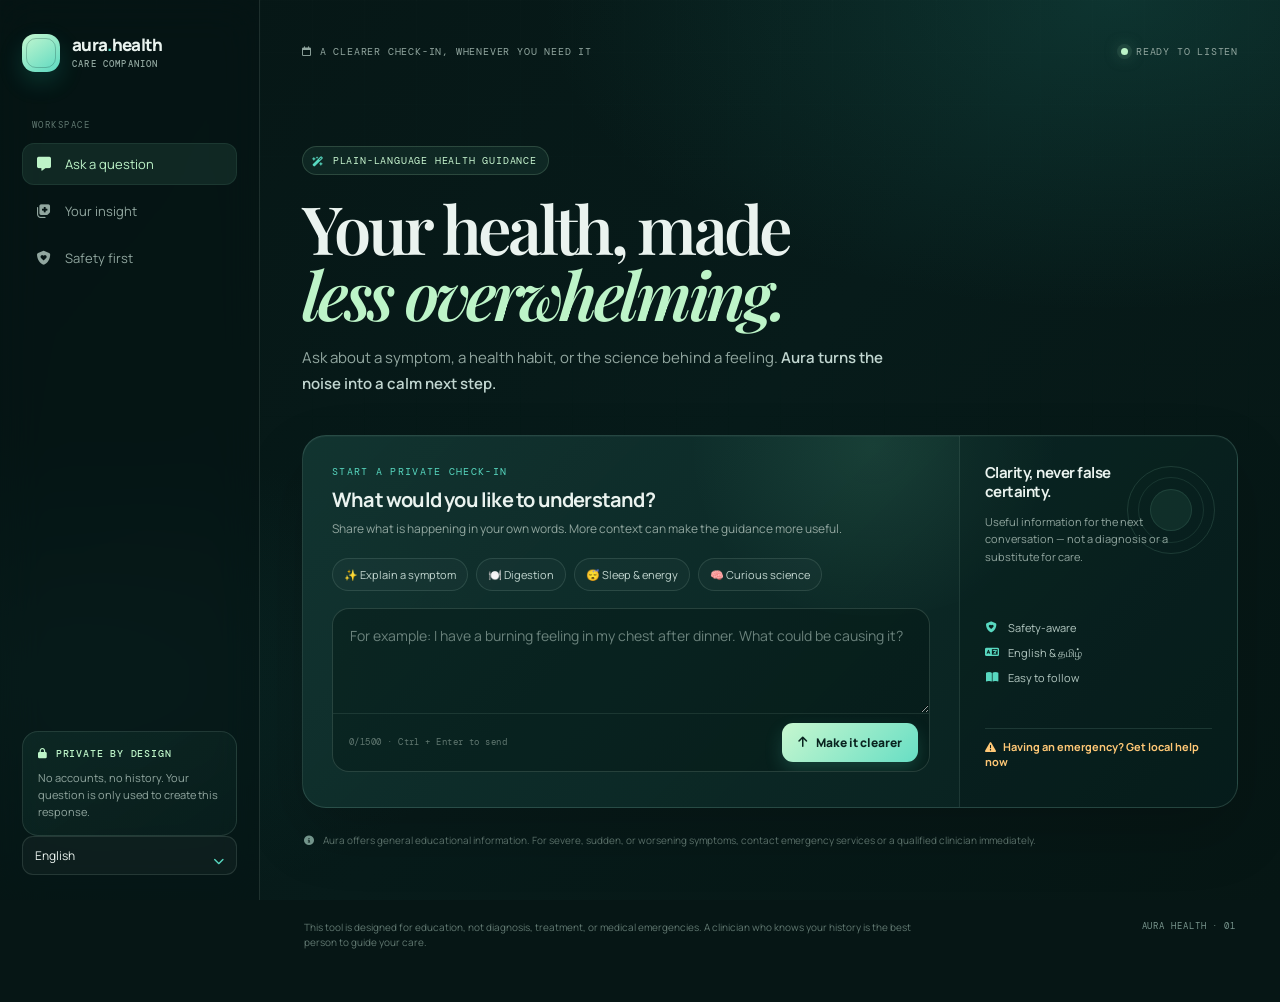
==== index.html @ 76fa49ad "First version of Aura Health" ====
<!doctype html>
<html lang="en">
<head>
  <meta charset="utf-8">
  <meta name="viewport" content="width=device-width, initial-scale=1">
  <meta name="theme-color" content="#071a18">
  <meta name="description" content="A calm, bilingual AI health information companion.">
  <title>Aura Health — Your health, made clearer</title>
  <link rel="preconnect" href="https://fonts.googleapis.com">
  <link rel="preconnect" href="https://fonts.gstatic.com" crossorigin>
  <link href="https://fonts.googleapis.com/css2?family=DM+Mono:wght@400;500&family=Manrope:wght@400;500;600;700;800&family=Playfair+Display:ital,wght@0,600;0,700;1,600&display=swap" rel="stylesheet">
  <link rel="stylesheet" href="https://cdnjs.cloudflare.com/ajax/libs/font-awesome/6.5.2/css/all.min.css">
  <style>
    :root { --ink:#eaf3ef;--muted:#91a69f;--faint:#617871;--canvas:#061615;--panel:#0d2927;--line:rgba(198,233,218,.13);--mint:#bdf4c8;--aqua:#58d8c0;--amber:#ffc876;--danger:#ff8f83; color-scheme:dark; }
    *{box-sizing:border-box} html{scroll-behavior:smooth} body{min-width:320px;min-height:100vh;margin:0;overflow-x:hidden;color:var(--ink);background:var(--canvas);font-family:Manrope,Arial,sans-serif}
    button,select,textarea{font:inherit}button{cursor:pointer}button:focus-visible,select:focus-visible,textarea:focus-visible,a:focus-visible{outline:3px solid rgba(189,244,200,.65);outline-offset:3px}
    .ambient,.grid-wash{position:fixed;inset:0;pointer-events:none}.ambient{z-index:-2;background:radial-gradient(ellipse 62% 48% at 87% 0%,rgba(35,135,121,.23),transparent 72%),radial-gradient(ellipse 44% 35% at 6% 75%,rgba(24,104,97,.14),transparent 75%),linear-gradient(130deg,#061615,#071b1a 54%,#061614)}.grid-wash{z-index:-1;opacity:.42;background-image:linear-gradient(rgba(187,241,218,.026) 1px,transparent 1px),linear-gradient(90deg,rgba(187,241,218,.026) 1px,transparent 1px);background-size:52px 52px;mask-image:linear-gradient(to bottom,black,transparent 76%)}
    .shell{display:grid;grid-template-columns:260px minmax(0,1fr);min-height:100vh}.sidebar{position:sticky;top:0;height:100vh;padding:34px 22px 25px;border-right:1px solid var(--line);background:rgba(4,19,18,.5);backdrop-filter:blur(20px);display:flex;flex-direction:column;z-index:3}
    .brand{display:flex;align-items:center;gap:12px;color:var(--ink);text-decoration:none}.brand-mark{position:relative;width:38px;height:38px;display:grid;place-items:center;border-radius:13px;color:#06201e;background:linear-gradient(145deg,#c6f8d0,#5ad8c0);box-shadow:0 10px 24px rgba(37,204,173,.18)}.brand-mark:after{content:"";position:absolute;inset:4px;border:1px solid rgba(4,48,44,.25);border-radius:10px}.brand-name{display:block;font-size:17px;line-height:1;font-weight:800;letter-spacing:-.04em}.brand-sub{display:block;margin-top:5px;font-family:"DM Mono",monospace;font-size:9px;font-weight:500;color:var(--muted);letter-spacing:.13em;text-transform:uppercase}
    .side-label{margin:47px 10px 12px;font-family:"DM Mono",monospace;color:var(--faint);font-size:9px;text-transform:uppercase;letter-spacing:.16em}.side-nav{display:grid;gap:5px}.nav-item{border:0;border-radius:12px;padding:12px 13px;display:flex;align-items:center;gap:12px;color:var(--muted);background:transparent;font-size:13px;text-align:left;transition:.2s}.nav-item:hover{color:var(--ink);background:rgba(191,245,215,.06);transform:translateX(2px)}.nav-item.active{color:var(--mint);background:rgba(119,218,178,.1);box-shadow:inset 0 0 0 1px rgba(160,243,197,.08)}.nav-icon{width:18px;text-align:center;font-size:14px}.side-bottom{margin-top:auto}
    .privacy-card{padding:15px;border:1px solid var(--line);border-radius:16px;background:linear-gradient(145deg,rgba(53,124,103,.15),rgba(15,45,42,.3))}.privacy-top{display:flex;align-items:center;gap:8px;color:var(--mint);font-family:"DM Mono",monospace;font-size:10px;font-weight:500;letter-spacing:.08em;text-transform:uppercase}.privacy-card p{margin:9px 0 0;font-size:11px;line-height:1.55;color:var(--muted)}.language-control{margin-top:20px;width:100%;position:relative}.language-control select{width:100%;appearance:none;padding:10px 34px 10px 12px;border:1px solid var(--line);border-radius:11px;color:var(--ink);background:rgba(255,255,255,.035);font-size:12px;outline:0}.language-control i{position:absolute;pointer-events:none;right:13px;top:13px;color:var(--aqua);font-size:11px}
    main{width:min(1170px,100%);margin:0 auto;padding:32px 42px 48px}.topbar{min-height:38px;display:flex;align-items:center;justify-content:space-between;gap:20px}.topbar-kicker,.status-dot{display:flex;align-items:center;gap:8px;color:var(--muted);font-family:"DM Mono",monospace;font-size:10px;letter-spacing:.08em;text-transform:uppercase}.status-dot:before{content:"";width:7px;height:7px;border-radius:50%;background:var(--mint);box-shadow:0 0 0 4px rgba(189,244,200,.08),0 0 16px rgba(189,244,200,.5)}
    .hero{max-width:770px;padding:76px 0 38px;animation:rise .65s ease both}.eyebrow{display:inline-flex;align-items:center;gap:9px;padding:7px 11px 7px 9px;border:1px solid rgba(189,244,200,.16);border-radius:999px;color:#c9f7d1;background:rgba(115,210,173,.08);font-family:"DM Mono",monospace;font-size:10px;letter-spacing:.08em;text-transform:uppercase}.eyebrow i{color:var(--aqua)}h1{max-width:760px;margin:20px 0 18px;font-family:"Playfair Display",Georgia,serif;font-size:clamp(43px,5.2vw,73px);font-weight:600;letter-spacing:-.055em;line-height:.99}h1 em{color:var(--mint);font-weight:600}.hero-copy{max-width:610px;margin:0;color:var(--muted);font-size:15px;line-height:1.75}.hero-copy strong{color:#c1d6d0;font-weight:600}
    .consultation{position:relative;display:grid;grid-template-columns:minmax(0,1fr) 278px;min-height:373px;overflow:hidden;border:1px solid rgba(187,241,218,.15);border-radius:24px;background:linear-gradient(135deg,rgba(20,57,53,.84),rgba(8,32,30,.92));box-shadow:0 26px 60px rgba(0,0,0,.18),inset 0 1px rgba(255,255,255,.035);animation:rise .7s .08s ease both}.consultation:before{content:"";position:absolute;top:-160px;right:16%;width:430px;height:340px;border-radius:50%;background:radial-gradient(circle,rgba(127,242,189,.1),transparent 67%);pointer-events:none}.ask-area{position:relative;padding:29px 29px 25px}.card-kicker{margin:0 0 8px;color:var(--aqua);font-family:"DM Mono",monospace;font-size:10px;letter-spacing:.13em;text-transform:uppercase}.ask-title{margin:0;font-size:20px;font-weight:700;letter-spacing:-.04em}.ask-intro{max-width:580px;margin:7px 0 19px;color:var(--muted);font-size:12px;line-height:1.55}
    .quick-prompts{display:flex;flex-wrap:wrap;gap:8px;margin-bottom:17px}.prompt-chip{border:1px solid rgba(211,245,229,.12);border-radius:999px;padding:8px 11px;color:#c3d7d1;background:rgba(255,255,255,.025);font-size:11px;transition:.2s}.prompt-chip:hover,.prompt-chip[aria-pressed="true"]{border-color:rgba(189,244,200,.42);color:var(--mint);background:rgba(131,229,184,.09);transform:translateY(-1px)}.entry-shell{border:1px solid rgba(197,235,218,.16);border-radius:17px;overflow:hidden;background:rgba(2,16,15,.32);transition:.2s}.entry-shell:focus-within{border-color:rgba(148,237,194,.62);box-shadow:0 0 0 4px rgba(112,220,174,.08)}textarea{width:100%;min-height:104px;resize:vertical;display:block;padding:16px 17px 8px;border:0;color:var(--ink);background:transparent;font-size:14px;line-height:1.55;outline:0}textarea::placeholder{color:#6a827c}.entry-footer{min-height:52px;padding:9px 11px 9px 16px;border-top:1px solid rgba(197,235,218,.1);display:flex;align-items:center;justify-content:space-between;gap:14px}.entry-meta{color:var(--faint);font-family:"DM Mono",monospace;font-size:9px;letter-spacing:.05em}
    .ask-button{border:0;border-radius:11px;padding:11px 16px;display:inline-flex;align-items:center;justify-content:center;gap:9px;color:#09231f;background:linear-gradient(135deg,#c7f7cf,#67dec4);font-size:12px;font-weight:800;box-shadow:0 8px 18px rgba(79,211,174,.2);transition:.2s}.ask-button:hover{transform:translateY(-2px);box-shadow:0 11px 24px rgba(79,211,174,.3)}.ask-button:disabled{cursor:wait;opacity:.65;transform:none}.spinner{display:none;width:14px;height:14px;border:2px solid rgba(4,46,40,.3);border-top-color:#083630;border-radius:50%;animation:spin .75s linear infinite}.ask-button.loading .spinner{display:block}.ask-button.loading .button-icon{display:none}
    .safety-rail{position:relative;padding:28px 25px;border-left:1px solid rgba(187,241,218,.12);background:rgba(2,20,18,.23);display:flex;flex-direction:column;justify-content:space-between}.orbital{position:absolute;top:30px;right:22px;width:88px;height:88px;border:1px solid rgba(170,242,205,.13);border-radius:50%}.orbital:before,.orbital:after{content:"";position:absolute;border:1px solid rgba(170,242,205,.1);border-radius:50%}.orbital:before{inset:10px}.orbital:after{inset:22px;background:rgba(113,221,180,.08)}.rail-head{position:relative;max-width:185px;margin:0;color:var(--ink);font-size:15px;font-weight:700;letter-spacing:-.035em;line-height:1.25}.rail-copy{margin:11px 0 0;max-width:190px;color:var(--muted);font-size:11px;line-height:1.6}.principles{position:relative;display:grid;gap:10px;margin-top:30px}.principle{display:flex;gap:10px;align-items:center;color:#b4c9c2;font-size:11px}.principle i{color:var(--aqua);width:13px;text-align:center}.urgent-link{position:relative;width:100%;margin-top:18px;padding:10px 0;border:0;border-top:1px solid rgba(187,241,218,.12);color:var(--amber);background:transparent;font-size:11px;font-weight:700;text-align:left}.urgent-link i{margin-right:7px}
    .micro-note{display:flex;align-items:flex-start;gap:9px;padding:15px 2px 0;color:var(--faint);font-size:10px;line-height:1.55}.micro-note i{margin-top:2px;color:#789b91}.results{margin-top:32px;scroll-margin-top:22px}.result-loading{display:none;padding:24px 0 2px;color:var(--muted);font-size:13px}.result-loading.show{display:flex;align-items:center;gap:10px}.pulse{width:9px;height:9px;border-radius:50%;background:var(--aqua);box-shadow:0 0 0 0 rgba(88,216,192,.55);animation:pulse 1.5s infinite}.result-grid{display:none;grid-template-columns:minmax(0,1.42fr) minmax(290px,.83fr);gap:18px;animation:rise .55s ease both}.result-grid.show{display:grid}.result-card{border:1px solid var(--line);border-radius:21px;background:rgba(11,39,36,.69);box-shadow:inset 0 1px rgba(255,255,255,.025)}.answer-card{padding:29px}.result-topline{display:flex;align-items:center;justify-content:space-between;gap:12px;margin-bottom:15px}.result-label{margin:0;color:var(--aqua);font-family:"DM Mono",monospace;font-size:9px;letter-spacing:.12em;text-transform:uppercase}.urgency-badge{flex:0 0 auto;padding:6px 9px;border:1px solid rgba(189,244,200,.15);border-radius:999px;color:var(--mint);background:rgba(188,244,200,.07);font-family:"DM Mono",monospace;font-size:9px;letter-spacing:.07em;text-transform:uppercase}.urgency-badge.soon{color:var(--amber);border-color:rgba(255,200,118,.22);background:rgba(255,200,118,.08)}.urgency-badge.emergency{color:#ffc0b9;border-color:rgba(255,143,131,.35);background:rgba(255,143,131,.11)}#resultTitle{margin:0;font-family:"Playfair Display",Georgia,serif;font-size:clamp(28px,3vw,41px);font-weight:600;letter-spacing:-.045em;line-height:1.08}.answer-copy{margin:17px 0 0;color:#c9d8d3;font-size:14px;line-height:1.75;white-space:pre-line}.emergency-banner{display:none;align-items:flex-start;gap:10px;margin-top:21px;padding:13px 14px;border:1px solid rgba(255,143,131,.33);border-radius:13px;color:#ffd4d0;background:rgba(141,44,39,.22);font-size:12px;line-height:1.55}.emergency-banner.show{display:flex}.emergency-banner i{margin-top:2px;color:var(--danger)}.detail-divider{height:1px;margin:26px 0 21px;background:var(--line)}.detail-head{margin:0 0 12px;color:#afc5be;font-size:11px;font-weight:700;letter-spacing:.02em}.points{display:grid;gap:10px;margin:0;padding:0;list-style:none}.points li{display:flex;align-items:flex-start;gap:10px;color:#b8c9c4;font-size:12px;line-height:1.55}.points li:before{content:"↗";flex:0 0 auto;color:var(--aqua);font-size:13px}
    .right-results{display:grid;gap:18px}.action-card,.tip-card{padding:24px}.action-card h3,.tip-card h3{margin:0;font-size:15px;letter-spacing:-.03em}.action-card h3 i,.tip-card h3 i{margin-right:8px;color:var(--aqua);font-size:13px}.care-list{display:grid;gap:11px;margin:18px 0 0;padding:0;list-style:none;counter-reset:step}.care-list li{position:relative;padding-left:27px;color:#b7c9c3;font-size:12px;line-height:1.55;counter-increment:step}.care-list li:before{content:counter(step);position:absolute;left:0;top:1px;width:18px;height:18px;display:grid;place-items:center;border:1px solid rgba(189,244,200,.24);border-radius:50%;color:var(--mint);font-family:"DM Mono",monospace;font-size:9px}.video-button{width:100%;margin-top:21px;padding:12px 13px;display:flex;align-items:center;justify-content:center;gap:9px;border:1px solid rgba(255,118,106,.34);border-radius:11px;color:#ffd2cd;background:rgba(232,77,61,.12);text-decoration:none;font-size:11px;font-weight:800;transition:.2s}.video-button:hover{background:rgba(232,77,61,.22);transform:translateY(-1px)}.tip-card{color:#e7d5ad;border-color:rgba(255,200,118,.16);background:linear-gradient(135deg,rgba(85,65,27,.27),rgba(14,39,36,.7))}.tip-card h3 i{color:var(--amber)}.tip-card p{margin:10px 0 0;color:#c8c0a5;font-size:12px;line-height:1.6}.error-box{display:none;padding:18px;border:1px solid rgba(255,143,131,.28);border-radius:16px;color:#ffd4cf;background:rgba(130,45,40,.23);font-size:13px;line-height:1.55}.error-box.show{display:block}.error-box strong{display:block;margin-bottom:4px}footer{display:flex;justify-content:space-between;gap:18px;padding:39px 2px 4px;color:var(--faint);font-size:10px;line-height:1.5}footer p{max-width:620px;margin:0}.footer-mark{white-space:nowrap;color:#78958d;font-family:"DM Mono",monospace;font-size:9px;letter-spacing:.1em;text-transform:uppercase}.mobile-top{display:none}.hidden{display:none!important}
    @keyframes rise{from{opacity:0;transform:translateY(13px)}to{opacity:1;transform:translateY(0)}}@keyframes spin{to{transform:rotate(360deg)}}@keyframes pulse{70%{box-shadow:0 0 0 9px rgba(88,216,192,0)}100%{box-shadow:0 0 0 0 rgba(88,216,192,0)}}
    @media(max-width:900px){.shell{display:block}.sidebar{display:none}.mobile-top{display:flex;align-items:center;justify-content:space-between;padding:22px 22px 0}main{padding:10px 22px 34px}.topbar{display:none}.hero{padding-top:56px}.consultation{grid-template-columns:1fr}.safety-rail{min-height:180px;border-top:1px solid rgba(187,241,218,.12);border-left:0}.principles{grid-template-columns:repeat(3,1fr);gap:8px}.urgent-link{display:none}.result-grid{grid-template-columns:1fr}}
    @media(max-width:580px){.mobile-top{padding:19px 17px 0}.brand-mark{width:34px;height:34px}.brand-name{font-size:15px}main{padding:8px 17px 30px}.hero{padding:42px 0 30px}h1{font-size:clamp(39px,12vw,53px)}.hero-copy{font-size:13px}.consultation{border-radius:19px}.ask-area,.safety-rail,.answer-card,.action-card,.tip-card{padding:21px}.quick-prompts{gap:6px}.prompt-chip{padding:7px 9px;font-size:10px}textarea{min-height:116px;padding-left:13px;padding-right:13px;font-size:13px}.entry-footer{padding-left:13px}.entry-meta{display:none}.ask-button{padding:10px 12px}.principles{grid-template-columns:1fr;margin-top:19px}.rail-copy{max-width:230px}.result-grid{gap:12px}footer{flex-direction:column;padding-top:28px}}
  </style>
</head>
<body>
  <div class="ambient"></div><div class="grid-wash"></div>
  <div class="shell">
    <aside class="sidebar" aria-label="Aura Health navigation">
      <a class="brand" href="#top" aria-label="Aura Health home"><span class="brand-mark"><i class="fa-solid fa-sparkles"></i></span><span><span class="brand-name">aura<span style="color:var(--aqua)">.</span>health</span><span class="brand-sub">care companion</span></span></a>
      <p class="side-label">Workspace</p>
      <nav class="side-nav"><button class="nav-item active" type="button" data-scroll="#top"><i class="nav-icon fa-solid fa-message"></i><span id="navAsk">Ask a question</span></button><button class="nav-item" type="button" data-scroll="#results"><i class="nav-icon fa-solid fa-notes-medical"></i><span id="navInsight">Your insight</span></button><button class="nav-item" type="button" data-scroll="#safety"><i class="nav-icon fa-solid fa-shield-heart"></i><span id="navSafety">Safety first</span></button></nav>
      <div class="side-bottom"><section class="privacy-card"><div class="privacy-top"><i class="fa-solid fa-lock"></i><span id="privacyTitle">Private by design</span></div><p id="privacyCopy">No accounts, no history. Your question is only used to create this response.</p></section><label class="language-control"><span class="hidden">Language</span><select id="langSelect"><option value="English">English</option><option value="Tamil">தமிழ் · Tamil</option></select><i class="fa-solid fa-chevron-down"></i></label></div>
    </aside>
    <div class="mobile-top"><a class="brand" href="#top"><span class="brand-mark"><i class="fa-solid fa-sparkles"></i></span><span><span class="brand-name">aura<span style="color:var(--aqua)">.</span>health</span><span class="brand-sub">care companion</span></span></a><label class="language-control" style="width:132px;margin:0"><span class="hidden">Language</span><select id="mobileLangSelect"><option value="English">English</option><option value="Tamil">தமிழ்</option></select><i class="fa-solid fa-chevron-down"></i></label></div>
    <main id="top">
      <header class="topbar"><div class="topbar-kicker"><i class="fa-regular fa-calendar"></i><span id="todayLabel">A clearer check-in, whenever you need it</span></div><div class="status-dot"><span id="statusLabel">Ready to listen</span></div></header>
      <section class="hero" aria-labelledby="heroTitle"><div class="eyebrow"><i class="fa-solid fa-wand-magic-sparkles"></i><span id="eyebrowText">Plain-language health guidance</span></div><h1 id="heroTitle">Your health, made<br><em>less overwhelming.</em></h1><p class="hero-copy" id="heroCopy">Ask about a symptom, a health habit, or the science behind a feeling. <strong>Aura turns the noise into a calm next step.</strong></p></section>
      <section class="consultation" id="safety" aria-labelledby="askTitle">
        <div class="ask-area"><p class="card-kicker" id="askKicker">Start a private check-in</p><h2 class="ask-title" id="askTitle">What would you like to understand?</h2><p class="ask-intro" id="askIntro">Share what is happening in your own words. More context can make the guidance more useful.</p><div class="quick-prompts" id="quickPrompts" aria-label="Suggested health questions"></div>
          <form id="questionForm"><div class="entry-shell"><textarea id="userQuery" maxlength="1500" aria-describedby="entryMeta" placeholder="For example: I have a burning feeling in my chest after dinner. What could be causing it?"></textarea><div class="entry-footer"><span class="entry-meta" id="entryMeta"><span id="charCount">0</span>/1500 · <span id="shortcutHint">Ctrl + Enter to send</span></span><button class="ask-button" id="submitBtn" type="submit"><span class="spinner"></span><i class="button-icon fa-solid fa-arrow-up"></i><span id="submitText">Make it clearer</span></button></div></div></form>
        </div>
        <aside class="safety-rail"><div class="orbital" aria-hidden="true"></div><div><p class="rail-head" id="railTitle">Clarity, never false certainty.</p><p class="rail-copy" id="railCopy">Useful information for the next conversation — not a diagnosis or a substitute for care.</p></div><div class="principles"><div class="principle"><i class="fa-solid fa-shield-heart"></i><span id="principle1">Safety-aware</span></div><div class="principle"><i class="fa-solid fa-language"></i><span id="principle2">English & தமிழ்</span></div><div class="principle"><i class="fa-solid fa-book-open"></i><span id="principle3">Easy to follow</span></div></div><button class="urgent-link" id="urgentLink" type="button"><i class="fa-solid fa-triangle-exclamation"></i><span id="urgentText">Having an emergency? Get local help now</span></button></aside>
      </section>
      <p class="micro-note"><i class="fa-solid fa-circle-info"></i><span id="disclaimerText">Aura offers general educational information. For severe, sudden, or worsening symptoms, contact emergency services or a qualified clinician immediately.</span></p>
      <section class="results" id="results" aria-live="polite"><div class="result-loading" id="loading"><span class="pulse"></span><span id="loadingText">Reading your question and shaping a clear answer…</span></div><div class="error-box" id="errorBox" role="alert"><strong id="errorTitle">We couldn’t complete that check-in.</strong><span id="errorText">Please try again in a moment.</span></div>
        <div class="result-grid" id="resultGrid"><article class="result-card answer-card"><div class="result-topline"><p class="result-label" id="resultLabel">Your health perspective</p><span class="urgency-badge" id="urgencyBadge">Information</span></div><h2 id="resultTitle"></h2><p class="answer-copy" id="resultAnswer"></p><div class="emergency-banner" id="emergencyBanner"><i class="fa-solid fa-triangle-exclamation"></i><span id="emergencyText"></span></div><div class="detail-divider"></div><h3 class="detail-head" id="pointsTitle">What may be going on</h3><ul class="points" id="resultPoints"></ul></article>
        <div class="right-results"><article class="result-card action-card"><h3><i class="fa-solid fa-compass"></i><span id="careTitle">A gentle next step</span></h3><ol class="care-list" id="careList"></ol><a class="video-button" id="videoLink" target="_blank" rel="noopener noreferrer"><i class="fa-brands fa-youtube"></i><span id="videoText">Watch a trusted explainer</span><i class="fa-solid fa-arrow-up-right-from-square"></i></a></article><article class="result-card tip-card"><h3><i class="fa-solid fa-sparkles"></i><span id="tipTitle">A small thing to know</span></h3><p id="tipText"></p></article></div></div>
      </section>
      <footer><p id="footerCopy">This tool is designed for education, not diagnosis, treatment, or medical emergencies. A clinician who knows your history is the best person to guide your care.</p><span class="footer-mark">Aura Health · 01</span></footer>
    </main>
  </div>
  <script>
    const translations = {
      English:{navAsk:"Ask a question",navInsight:"Your insight",navSafety:"Safety first",privacyTitle:"Private by design",privacyCopy:"No accounts, no history. Your question is only used to create this response.",todayLabel:"A clearer check-in, whenever you need it",statusLabel:"Ready to listen",eyebrowText:"Plain-language health guidance",hero:"Your health, made<br><em>less overwhelming.</em>",heroCopy:"Ask about a symptom, a health habit, or the science behind a feeling. <strong>Aura turns the noise into a calm next step.</strong>",askKicker:"Start a private check-in",askTitle:"What would you like to understand?",askIntro:"Share what is happening in your own words. More context can make the guidance more useful.",placeholder:"For example: I have a burning feeling in my chest after dinner. What could be causing it?",submitText:"Make it clearer",shortcutHint:"Ctrl + Enter to send",railTitle:"Clarity, never false certainty.",railCopy:"Useful information for the next conversation — not a diagnosis or a substitute for care.",principle1:"Safety-aware",principle2:"English & தமிழ்",principle3:"Easy to follow",urgentText:"Having an emergency? Get local help now",disclaimerText:"Aura offers general educational information. For severe, sudden, or worsening symptoms, contact emergency services or a qualified clinician immediately.",loadingText:"Reading your question and shaping a clear answer…",errorTitle:"We couldn’t complete that check-in.",errorText:"Please try again in a moment.",resultLabel:"Your health perspective",pointsTitle:"What may be going on",careTitle:"A gentle next step",tipTitle:"A small thing to know",videoText:"Watch a trusted explainer",footerCopy:"This tool is designed for education, not diagnosis, treatment, or medical emergencies. A clinician who knows your history is the best person to guide your care.",chips:[["✨ Explain a symptom","I have a headache and feel tired. What are some possible reasons?"],["🍽️ Digestion","Why do I feel bloated after eating?"],["😴 Sleep & energy","Why am I tired even after sleeping for 8 hours?"],["🧠 Curious science","Why do we yawn when someone else yawns?"]]},
      Tamil:{navAsk:"கேள்வி கேளுங்கள்",navInsight:"உங்கள் விளக்கம்",navSafety:"பாதுகாப்பு முதலில்",privacyTitle:"தனியுரிமை முதலில்",privacyCopy:"கணக்கு அல்லது வரலாறு இல்லை. உங்கள் கேள்விக்கு பதில் உருவாக்க மட்டுமே இது பயன்படுத்தப்படும்.",todayLabel:"உங்களுக்கு தேவைப்படும் நேரத்தில் தெளிவான வழிகாட்டுதல்",statusLabel:"உதவ தயாராக உள்ளது",eyebrowText:"எளிய மொழியில் மருத்துவ வழிகாட்டுதல்",hero:"உங்கள் ஆரோக்கியம்,<br><em>இனி குழப்பமில்லை.</em>",heroCopy:"அறிகுறி, ஆரோக்கிய பழக்கம் அல்லது உடலில் நடக்கும் அறிவியல் பற்றி கேளுங்கள். <strong>Aura தெளிவான அடுத்த படியைச் சொல்கிறது.</strong>",askKicker:"தனிப்பட்ட ஆலோசனையைத் தொடங்குங்கள்",askTitle:"நீங்கள் எதைப் புரிந்துகொள்ள விரும்புகிறீர்கள்?",askIntro:"உங்கள் சொற்களில் என்ன நடக்கிறது என்பதைப் பகிருங்கள். கூடுதல் தகவல் பயனுள்ள வழிகாட்டுதலைத் தரும்.",placeholder:"உதாரணம்: இரவு உணவுக்குப் பிறகு நெஞ்சில் எரிச்சல் உள்ளது. இதற்கு என்ன காரணம்?",submitText:"தெளிவாக புரிந்துகொள்",shortcutHint:"Ctrl + Enter அழுத்தவும்",railTitle:"தெளிவு; தவறான உறுதி அல்ல.",railCopy:"அடுத்த உரையாடலுக்கான பயனுள்ள தகவல் — இது நோயறிதலோ மருத்துவ சிகிச்சைக்கான மாற்றோ அல்ல.",principle1:"பாதுகாப்புடன்",principle2:"தமிழ் & English",principle3:"எளிதில் புரியும்",urgentText:"அவசரமா? உடனே உள்ளூர் உதவியைப் பெறுங்கள்",disclaimerText:"Aura பொதுவான கல்வித் தகவல்களை மட்டுமே வழங்குகிறது. கடுமையான, திடீர் அல்லது மோசமாகும் அறிகுறிகளுக்கு உடனே அவசர சேவை அல்லது மருத்துவரை அணுகவும்.",loadingText:"உங்கள் கேள்வியைப் படித்து தெளிவான பதிலை உருவாக்குகிறோம்…",errorTitle:"இந்த ஆலோசனையை முடிக்க முடியவில்லை.",errorText:"சிறிது நேரத்தில் மீண்டும் முயற்சிக்கவும்.",resultLabel:"உங்கள் உடல்நலக் கண்ணோட்டம்",pointsTitle:"என்ன நடக்கலாம்",careTitle:"மென்மையான அடுத்த படி",tipTitle:"தெரிந்துகொள்ள ஒரு சிறிய விஷயம்",videoText:"விளக்க வீடியோவைப் பாருங்கள்",footerCopy:"இந்தக் கருவி கல்விக்காக மட்டுமே; நோயறிதல், சிகிச்சை அல்லது மருத்துவ அவசரநிலைக்காக அல்ல. உங்கள் மருத்துவ வரலாற்றை அறிந்த மருத்துவரே சிறந்த வழிகாட்டி.",chips:[["✨ அறிகுறியைப் புரிந்துகொள்","தலைவலி மற்றும் சோர்வாக உள்ளது. இதற்கு சில காரணங்கள் என்ன?"],["🍽️ செரிமானம்","சாப்பிட்ட பிறகு வயிறு உப்புசம் ஏன் ஏற்படுகிறது?"],["😴 தூக்கம் & சுறுசுறுப்பு","8 மணி நேரம் தூங்கினாலும் ஏன் சோர்வாக இருக்கிறது?"],["🧠 சுவாரஸ்ய அறிவியல்","ஒருவர் கொட்டாவி விட்டால் நமக்கும் ஏன் வருகிறது?"]]}
    };
    const textIds=["navAsk","navInsight","navSafety","privacyTitle","privacyCopy","todayLabel","statusLabel","eyebrowText","askKicker","askTitle","askIntro","submitText","shortcutHint","railTitle","railCopy","principle1","principle2","principle3","urgentText","disclaimerText","loadingText","errorTitle","errorText","resultLabel","pointsTitle","careTitle","tipTitle","videoText","footerCopy"];
    const el=Object.fromEntries(["langSelect","mobileLangSelect","questionForm","userQuery","charCount","quickPrompts","submitBtn","loading","resultGrid","errorBox","errorText","resultTitle","resultAnswer","resultPoints","careList","tipText","videoLink","urgencyBadge","emergencyBanner","emergencyText"].map(id=>[id,document.getElementById(id)]));
    let language="English";
    function renderChips(chips){el.quickPrompts.innerHTML="";chips.forEach(([label,query])=>{const b=document.createElement("button");b.type="button";b.className="prompt-chip";b.textContent=label;b.setAttribute("aria-pressed","false");b.addEventListener("click",()=>{el.userQuery.value=query;counter();[...el.quickPrompts.children].forEach(x=>x.setAttribute("aria-pressed","false"));b.setAttribute("aria-pressed","true");el.userQuery.focus()});el.quickPrompts.appendChild(b)})}
    function translate(next){language=next;const t=translations[next];textIds.forEach(id=>{const n=document.getElementById(id);if(n)n.textContent=t[id]});document.getElementById("heroTitle").innerHTML=t.hero;document.getElementById("heroCopy").innerHTML=t.heroCopy;el.userQuery.placeholder=t.placeholder;el.langSelect.value=next;el.mobileLangSelect.value=next;renderChips(t.chips)}
    function counter(){el.charCount.textContent=el.userQuery.value.length}
    function list(target,values,fallback){target.innerHTML="";const items=Array.isArray(values)&&values.length?values:[fallback];items.slice(0,4).forEach(value=>{const item=document.createElement("li");item.textContent=value;target.appendChild(item)})}
    function busy(isBusy){el.submitBtn.disabled=isBusy;el.submitBtn.classList.toggle("loading",isBusy);el.loading.classList.toggle("show",isBusy);if(isBusy){el.errorBox.classList.remove("show");el.resultGrid.classList.remove("show")}}
    function result(data,query){const title=language==="Tamil"&&data.title_ta?`${data.title_ta}${data.title_en?` · ${data.title_en}`:""}`:(data.title_en||data.title_ta||query);el.resultTitle.textContent=title;el.resultAnswer.textContent=data.answer||data.main_answer||translations[language].errorText;list(el.resultPoints,data.why_it_happens||data.detailed_points,language==="Tamil"?"அறிகுறிகள் தொடர்ந்தால் மருத்துவரிடம் ஆலோசனை பெறுங்கள்.":"If symptoms continue, consider discussing them with a clinician.");list(el.careList,data.what_to_do||data.triggers_or_precautions||data.doctor_advice_or_questions,language==="Tamil"?"உங்கள் அறிகுறிகளை கவனித்து, தேவைப்பட்டால் மருத்துவ உதவியைப் பெறுங்கள்.":"Monitor how you feel and seek medical advice if needed.");el.tipText.textContent=data.fun_fact_or_tip||(language==="Tamil"?"சந்தேகம் இருந்தால், உங்கள் மருத்துவ வரலாற்றை அறிந்த மருத்துவரிடம் கேட்பது நல்லது.":"A clinician who knows your medical history is your best source of personal guidance.");
      const urgency=(data.urgency||(data.is_emergency?"emergency":"information")).toLowerCase();const words={emergency:language==="Tamil"?"அவசரம்":"Urgent",soon:language==="Tamil"?"விரைவில் கவனிக்கவும்":"Care soon",routine:language==="Tamil"?"வழக்கமான வழிகாட்டுதல்":"General guidance",information:language==="Tamil"?"தகவல்":"Information"};el.urgencyBadge.textContent=words[urgency]||words.information;el.urgencyBadge.className=`urgency-badge ${["emergency","soon"].includes(urgency)?urgency:""}`;const warning=data.urgency_message||data.emergency_warning||"";el.emergencyText.textContent=warning;el.emergencyBanner.classList.toggle("show",urgency==="emergency"||Boolean(warning&&urgency==="soon"));el.videoLink.href=`https://www.youtube.com/results?search_query=${encodeURIComponent(data.youtube_search||query)}`;el.resultGrid.classList.add("show");setTimeout(()=>document.getElementById("results").scrollIntoView({behavior:"smooth",block:"start"}),60)}
    async function submit(event){event.preventDefault();const query=el.userQuery.value.trim();if(!query){el.userQuery.focus();return}busy(true);try{const response=await fetch("/.netlify/functions/analyze",{method:"POST",headers:{"Content-Type":"application/json"},body:JSON.stringify({query,language})});const data=await response.json().catch(()=>({}));if(!response.ok)throw new Error(data.error||"The service is temporarily unavailable.");result(data,query)}catch(error){el.errorText.textContent=error.message||translations[language].errorText;el.errorBox.classList.add("show");document.getElementById("results").scrollIntoView({behavior:"smooth",block:"start"})}finally{busy(false)}}
    el.questionForm.addEventListener("submit",submit);el.userQuery.addEventListener("input",counter);el.userQuery.addEventListener("keydown",event=>{if((event.ctrlKey||event.metaKey)&&event.key==="Enter")el.questionForm.requestSubmit()});el.langSelect.addEventListener("change",e=>translate(e.target.value));el.mobileLangSelect.addEventListener("change",e=>translate(e.target.value));document.querySelectorAll("[data-scroll]").forEach(button=>button.addEventListener("click",()=>document.querySelector(button.dataset.scroll)?.scrollIntoView({behavior:"smooth"})));document.getElementById("urgentLink").addEventListener("click",()=>{el.userQuery.value=language==="Tamil"?"எனக்கு திடீரென கடுமையான அறிகுறிகள் உள்ளன. நான் என்ன செய்ய வேண்டும்?":"I have sudden severe symptoms. What should I do right now?";counter();el.userQuery.focus()});translate(language);counter();
  </script>
</body>
</html>
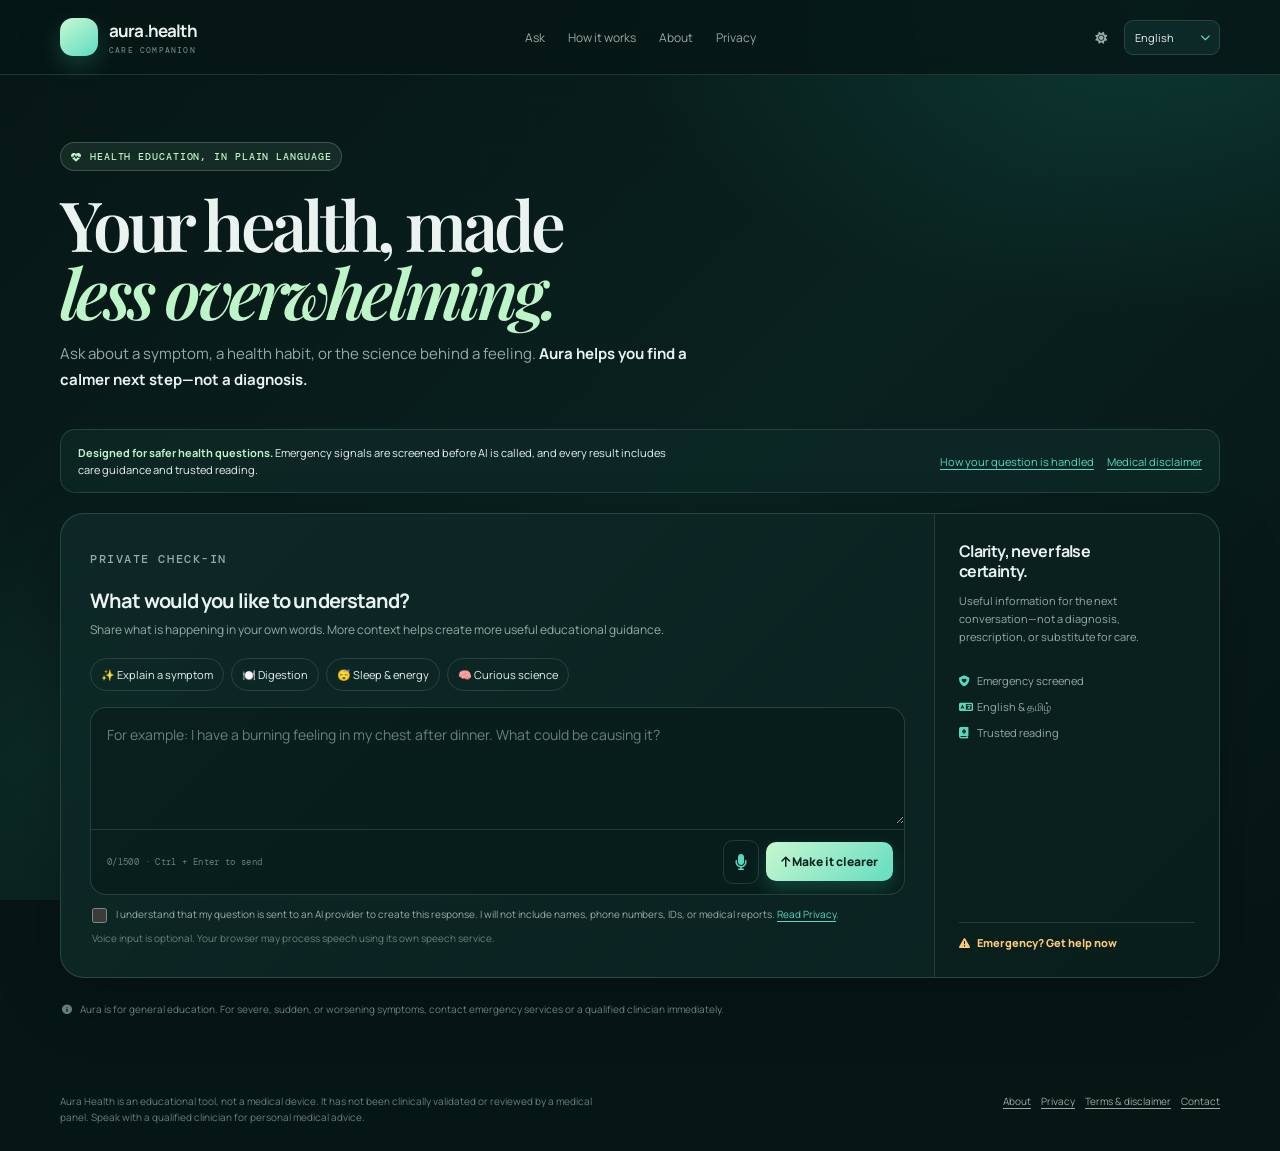
==== commit 47f48626: "Upgrade Aura Health safety and user experience" ====
--- a/index.html
+++ b/index.html
@@ -3,79 +3,71 @@
 <head>
   <meta charset="utf-8">
   <meta name="viewport" content="width=device-width, initial-scale=1">
-  <meta name="theme-color" content="#071a18">
-  <meta name="description" content="A calm, bilingual AI health information companion.">
-  <title>Aura Health — Your health, made clearer</title>
+  <meta name="theme-color" content="#061615">
+  <meta name="description" content="Bilingual AI health education with clearer next steps.">
+  <link rel="icon" href="/favicon.svg" type="image/svg+xml">
+  <title>Aura Health — Clearer next steps</title>
   <link rel="preconnect" href="https://fonts.googleapis.com">
   <link rel="preconnect" href="https://fonts.gstatic.com" crossorigin>
   <link href="https://fonts.googleapis.com/css2?family=DM+Mono:wght@400;500&family=Manrope:wght@400;500;600;700;800&family=Playfair+Display:ital,wght@0,600;0,700;1,600&display=swap" rel="stylesheet">
   <link rel="stylesheet" href="https://cdnjs.cloudflare.com/ajax/libs/font-awesome/6.5.2/css/all.min.css">
   <style>
-    :root { --ink:#eaf3ef;--muted:#91a69f;--faint:#617871;--canvas:#061615;--panel:#0d2927;--line:rgba(198,233,218,.13);--mint:#bdf4c8;--aqua:#58d8c0;--amber:#ffc876;--danger:#ff8f83; color-scheme:dark; }
-    *{box-sizing:border-box} html{scroll-behavior:smooth} body{min-width:320px;min-height:100vh;margin:0;overflow-x:hidden;color:var(--ink);background:var(--canvas);font-family:Manrope,Arial,sans-serif}
-    button,select,textarea{font:inherit}button{cursor:pointer}button:focus-visible,select:focus-visible,textarea:focus-visible,a:focus-visible{outline:3px solid rgba(189,244,200,.65);outline-offset:3px}
-    .ambient,.grid-wash{position:fixed;inset:0;pointer-events:none}.ambient{z-index:-2;background:radial-gradient(ellipse 62% 48% at 87% 0%,rgba(35,135,121,.23),transparent 72%),radial-gradient(ellipse 44% 35% at 6% 75%,rgba(24,104,97,.14),transparent 75%),linear-gradient(130deg,#061615,#071b1a 54%,#061614)}.grid-wash{z-index:-1;opacity:.42;background-image:linear-gradient(rgba(187,241,218,.026) 1px,transparent 1px),linear-gradient(90deg,rgba(187,241,218,.026) 1px,transparent 1px);background-size:52px 52px;mask-image:linear-gradient(to bottom,black,transparent 76%)}
-    .shell{display:grid;grid-template-columns:260px minmax(0,1fr);min-height:100vh}.sidebar{position:sticky;top:0;height:100vh;padding:34px 22px 25px;border-right:1px solid var(--line);background:rgba(4,19,18,.5);backdrop-filter:blur(20px);display:flex;flex-direction:column;z-index:3}
-    .brand{display:flex;align-items:center;gap:12px;color:var(--ink);text-decoration:none}.brand-mark{position:relative;width:38px;height:38px;display:grid;place-items:center;border-radius:13px;color:#06201e;background:linear-gradient(145deg,#c6f8d0,#5ad8c0);box-shadow:0 10px 24px rgba(37,204,173,.18)}.brand-mark:after{content:"";position:absolute;inset:4px;border:1px solid rgba(4,48,44,.25);border-radius:10px}.brand-name{display:block;font-size:17px;line-height:1;font-weight:800;letter-spacing:-.04em}.brand-sub{display:block;margin-top:5px;font-family:"DM Mono",monospace;font-size:9px;font-weight:500;color:var(--muted);letter-spacing:.13em;text-transform:uppercase}
-    .side-label{margin:47px 10px 12px;font-family:"DM Mono",monospace;color:var(--faint);font-size:9px;text-transform:uppercase;letter-spacing:.16em}.side-nav{display:grid;gap:5px}.nav-item{border:0;border-radius:12px;padding:12px 13px;display:flex;align-items:center;gap:12px;color:var(--muted);background:transparent;font-size:13px;text-align:left;transition:.2s}.nav-item:hover{color:var(--ink);background:rgba(191,245,215,.06);transform:translateX(2px)}.nav-item.active{color:var(--mint);background:rgba(119,218,178,.1);box-shadow:inset 0 0 0 1px rgba(160,243,197,.08)}.nav-icon{width:18px;text-align:center;font-size:14px}.side-bottom{margin-top:auto}
-    .privacy-card{padding:15px;border:1px solid var(--line);border-radius:16px;background:linear-gradient(145deg,rgba(53,124,103,.15),rgba(15,45,42,.3))}.privacy-top{display:flex;align-items:center;gap:8px;color:var(--mint);font-family:"DM Mono",monospace;font-size:10px;font-weight:500;letter-spacing:.08em;text-transform:uppercase}.privacy-card p{margin:9px 0 0;font-size:11px;line-height:1.55;color:var(--muted)}.language-control{margin-top:20px;width:100%;position:relative}.language-control select{width:100%;appearance:none;padding:10px 34px 10px 12px;border:1px solid var(--line);border-radius:11px;color:var(--ink);background:rgba(255,255,255,.035);font-size:12px;outline:0}.language-control i{position:absolute;pointer-events:none;right:13px;top:13px;color:var(--aqua);font-size:11px}
-    main{width:min(1170px,100%);margin:0 auto;padding:32px 42px 48px}.topbar{min-height:38px;display:flex;align-items:center;justify-content:space-between;gap:20px}.topbar-kicker,.status-dot{display:flex;align-items:center;gap:8px;color:var(--muted);font-family:"DM Mono",monospace;font-size:10px;letter-spacing:.08em;text-transform:uppercase}.status-dot:before{content:"";width:7px;height:7px;border-radius:50%;background:var(--mint);box-shadow:0 0 0 4px rgba(189,244,200,.08),0 0 16px rgba(189,244,200,.5)}
-    .hero{max-width:770px;padding:76px 0 38px;animation:rise .65s ease both}.eyebrow{display:inline-flex;align-items:center;gap:9px;padding:7px 11px 7px 9px;border:1px solid rgba(189,244,200,.16);border-radius:999px;color:#c9f7d1;background:rgba(115,210,173,.08);font-family:"DM Mono",monospace;font-size:10px;letter-spacing:.08em;text-transform:uppercase}.eyebrow i{color:var(--aqua)}h1{max-width:760px;margin:20px 0 18px;font-family:"Playfair Display",Georgia,serif;font-size:clamp(43px,5.2vw,73px);font-weight:600;letter-spacing:-.055em;line-height:.99}h1 em{color:var(--mint);font-weight:600}.hero-copy{max-width:610px;margin:0;color:var(--muted);font-size:15px;line-height:1.75}.hero-copy strong{color:#c1d6d0;font-weight:600}
-    .consultation{position:relative;display:grid;grid-template-columns:minmax(0,1fr) 278px;min-height:373px;overflow:hidden;border:1px solid rgba(187,241,218,.15);border-radius:24px;background:linear-gradient(135deg,rgba(20,57,53,.84),rgba(8,32,30,.92));box-shadow:0 26px 60px rgba(0,0,0,.18),inset 0 1px rgba(255,255,255,.035);animation:rise .7s .08s ease both}.consultation:before{content:"";position:absolute;top:-160px;right:16%;width:430px;height:340px;border-radius:50%;background:radial-gradient(circle,rgba(127,242,189,.1),transparent 67%);pointer-events:none}.ask-area{position:relative;padding:29px 29px 25px}.card-kicker{margin:0 0 8px;color:var(--aqua);font-family:"DM Mono",monospace;font-size:10px;letter-spacing:.13em;text-transform:uppercase}.ask-title{margin:0;font-size:20px;font-weight:700;letter-spacing:-.04em}.ask-intro{max-width:580px;margin:7px 0 19px;color:var(--muted);font-size:12px;line-height:1.55}
-    .quick-prompts{display:flex;flex-wrap:wrap;gap:8px;margin-bottom:17px}.prompt-chip{border:1px solid rgba(211,245,229,.12);border-radius:999px;padding:8px 11px;color:#c3d7d1;background:rgba(255,255,255,.025);font-size:11px;transition:.2s}.prompt-chip:hover,.prompt-chip[aria-pressed="true"]{border-color:rgba(189,244,200,.42);color:var(--mint);background:rgba(131,229,184,.09);transform:translateY(-1px)}.entry-shell{border:1px solid rgba(197,235,218,.16);border-radius:17px;overflow:hidden;background:rgba(2,16,15,.32);transition:.2s}.entry-shell:focus-within{border-color:rgba(148,237,194,.62);box-shadow:0 0 0 4px rgba(112,220,174,.08)}textarea{width:100%;min-height:104px;resize:vertical;display:block;padding:16px 17px 8px;border:0;color:var(--ink);background:transparent;font-size:14px;line-height:1.55;outline:0}textarea::placeholder{color:#6a827c}.entry-footer{min-height:52px;padding:9px 11px 9px 16px;border-top:1px solid rgba(197,235,218,.1);display:flex;align-items:center;justify-content:space-between;gap:14px}.entry-meta{color:var(--faint);font-family:"DM Mono",monospace;font-size:9px;letter-spacing:.05em}
-    .ask-button{border:0;border-radius:11px;padding:11px 16px;display:inline-flex;align-items:center;justify-content:center;gap:9px;color:#09231f;background:linear-gradient(135deg,#c7f7cf,#67dec4);font-size:12px;font-weight:800;box-shadow:0 8px 18px rgba(79,211,174,.2);transition:.2s}.ask-button:hover{transform:translateY(-2px);box-shadow:0 11px 24px rgba(79,211,174,.3)}.ask-button:disabled{cursor:wait;opacity:.65;transform:none}.spinner{display:none;width:14px;height:14px;border:2px solid rgba(4,46,40,.3);border-top-color:#083630;border-radius:50%;animation:spin .75s linear infinite}.ask-button.loading .spinner{display:block}.ask-button.loading .button-icon{display:none}
-    .safety-rail{position:relative;padding:28px 25px;border-left:1px solid rgba(187,241,218,.12);background:rgba(2,20,18,.23);display:flex;flex-direction:column;justify-content:space-between}.orbital{position:absolute;top:30px;right:22px;width:88px;height:88px;border:1px solid rgba(170,242,205,.13);border-radius:50%}.orbital:before,.orbital:after{content:"";position:absolute;border:1px solid rgba(170,242,205,.1);border-radius:50%}.orbital:before{inset:10px}.orbital:after{inset:22px;background:rgba(113,221,180,.08)}.rail-head{position:relative;max-width:185px;margin:0;color:var(--ink);font-size:15px;font-weight:700;letter-spacing:-.035em;line-height:1.25}.rail-copy{margin:11px 0 0;max-width:190px;color:var(--muted);font-size:11px;line-height:1.6}.principles{position:relative;display:grid;gap:10px;margin-top:30px}.principle{display:flex;gap:10px;align-items:center;color:#b4c9c2;font-size:11px}.principle i{color:var(--aqua);width:13px;text-align:center}.urgent-link{position:relative;width:100%;margin-top:18px;padding:10px 0;border:0;border-top:1px solid rgba(187,241,218,.12);color:var(--amber);background:transparent;font-size:11px;font-weight:700;text-align:left}.urgent-link i{margin-right:7px}
-    .micro-note{display:flex;align-items:flex-start;gap:9px;padding:15px 2px 0;color:var(--faint);font-size:10px;line-height:1.55}.micro-note i{margin-top:2px;color:#789b91}.results{margin-top:32px;scroll-margin-top:22px}.result-loading{display:none;padding:24px 0 2px;color:var(--muted);font-size:13px}.result-loading.show{display:flex;align-items:center;gap:10px}.pulse{width:9px;height:9px;border-radius:50%;background:var(--aqua);box-shadow:0 0 0 0 rgba(88,216,192,.55);animation:pulse 1.5s infinite}.result-grid{display:none;grid-template-columns:minmax(0,1.42fr) minmax(290px,.83fr);gap:18px;animation:rise .55s ease both}.result-grid.show{display:grid}.result-card{border:1px solid var(--line);border-radius:21px;background:rgba(11,39,36,.69);box-shadow:inset 0 1px rgba(255,255,255,.025)}.answer-card{padding:29px}.result-topline{display:flex;align-items:center;justify-content:space-between;gap:12px;margin-bottom:15px}.result-label{margin:0;color:var(--aqua);font-family:"DM Mono",monospace;font-size:9px;letter-spacing:.12em;text-transform:uppercase}.urgency-badge{flex:0 0 auto;padding:6px 9px;border:1px solid rgba(189,244,200,.15);border-radius:999px;color:var(--mint);background:rgba(188,244,200,.07);font-family:"DM Mono",monospace;font-size:9px;letter-spacing:.07em;text-transform:uppercase}.urgency-badge.soon{color:var(--amber);border-color:rgba(255,200,118,.22);background:rgba(255,200,118,.08)}.urgency-badge.emergency{color:#ffc0b9;border-color:rgba(255,143,131,.35);background:rgba(255,143,131,.11)}#resultTitle{margin:0;font-family:"Playfair Display",Georgia,serif;font-size:clamp(28px,3vw,41px);font-weight:600;letter-spacing:-.045em;line-height:1.08}.answer-copy{margin:17px 0 0;color:#c9d8d3;font-size:14px;line-height:1.75;white-space:pre-line}.emergency-banner{display:none;align-items:flex-start;gap:10px;margin-top:21px;padding:13px 14px;border:1px solid rgba(255,143,131,.33);border-radius:13px;color:#ffd4d0;background:rgba(141,44,39,.22);font-size:12px;line-height:1.55}.emergency-banner.show{display:flex}.emergency-banner i{margin-top:2px;color:var(--danger)}.detail-divider{height:1px;margin:26px 0 21px;background:var(--line)}.detail-head{margin:0 0 12px;color:#afc5be;font-size:11px;font-weight:700;letter-spacing:.02em}.points{display:grid;gap:10px;margin:0;padding:0;list-style:none}.points li{display:flex;align-items:flex-start;gap:10px;color:#b8c9c4;font-size:12px;line-height:1.55}.points li:before{content:"↗";flex:0 0 auto;color:var(--aqua);font-size:13px}
-    .right-results{display:grid;gap:18px}.action-card,.tip-card{padding:24px}.action-card h3,.tip-card h3{margin:0;font-size:15px;letter-spacing:-.03em}.action-card h3 i,.tip-card h3 i{margin-right:8px;color:var(--aqua);font-size:13px}.care-list{display:grid;gap:11px;margin:18px 0 0;padding:0;list-style:none;counter-reset:step}.care-list li{position:relative;padding-left:27px;color:#b7c9c3;font-size:12px;line-height:1.55;counter-increment:step}.care-list li:before{content:counter(step);position:absolute;left:0;top:1px;width:18px;height:18px;display:grid;place-items:center;border:1px solid rgba(189,244,200,.24);border-radius:50%;color:var(--mint);font-family:"DM Mono",monospace;font-size:9px}.video-button{width:100%;margin-top:21px;padding:12px 13px;display:flex;align-items:center;justify-content:center;gap:9px;border:1px solid rgba(255,118,106,.34);border-radius:11px;color:#ffd2cd;background:rgba(232,77,61,.12);text-decoration:none;font-size:11px;font-weight:800;transition:.2s}.video-button:hover{background:rgba(232,77,61,.22);transform:translateY(-1px)}.tip-card{color:#e7d5ad;border-color:rgba(255,200,118,.16);background:linear-gradient(135deg,rgba(85,65,27,.27),rgba(14,39,36,.7))}.tip-card h3 i{color:var(--amber)}.tip-card p{margin:10px 0 0;color:#c8c0a5;font-size:12px;line-height:1.6}.error-box{display:none;padding:18px;border:1px solid rgba(255,143,131,.28);border-radius:16px;color:#ffd4cf;background:rgba(130,45,40,.23);font-size:13px;line-height:1.55}.error-box.show{display:block}.error-box strong{display:block;margin-bottom:4px}footer{display:flex;justify-content:space-between;gap:18px;padding:39px 2px 4px;color:var(--faint);font-size:10px;line-height:1.5}footer p{max-width:620px;margin:0}.footer-mark{white-space:nowrap;color:#78958d;font-family:"DM Mono",monospace;font-size:9px;letter-spacing:.1em;text-transform:uppercase}.mobile-top{display:none}.hidden{display:none!important}
-    @keyframes rise{from{opacity:0;transform:translateY(13px)}to{opacity:1;transform:translateY(0)}}@keyframes spin{to{transform:rotate(360deg)}}@keyframes pulse{70%{box-shadow:0 0 0 9px rgba(88,216,192,0)}100%{box-shadow:0 0 0 0 rgba(88,216,192,0)}}
-    @media(max-width:900px){.shell{display:block}.sidebar{display:none}.mobile-top{display:flex;align-items:center;justify-content:space-between;padding:22px 22px 0}main{padding:10px 22px 34px}.topbar{display:none}.hero{padding-top:56px}.consultation{grid-template-columns:1fr}.safety-rail{min-height:180px;border-top:1px solid rgba(187,241,218,.12);border-left:0}.principles{grid-template-columns:repeat(3,1fr);gap:8px}.urgent-link{display:none}.result-grid{grid-template-columns:1fr}}
-    @media(max-width:580px){.mobile-top{padding:19px 17px 0}.brand-mark{width:34px;height:34px}.brand-name{font-size:15px}main{padding:8px 17px 30px}.hero{padding:42px 0 30px}h1{font-size:clamp(39px,12vw,53px)}.hero-copy{font-size:13px}.consultation{border-radius:19px}.ask-area,.safety-rail,.answer-card,.action-card,.tip-card{padding:21px}.quick-prompts{gap:6px}.prompt-chip{padding:7px 9px;font-size:10px}textarea{min-height:116px;padding-left:13px;padding-right:13px;font-size:13px}.entry-footer{padding-left:13px}.entry-meta{display:none}.ask-button{padding:10px 12px}.principles{grid-template-columns:1fr;margin-top:19px}.rail-copy{max-width:230px}.result-grid{gap:12px}footer{flex-direction:column;padding-top:28px}}
+    :root{--bg:#061615;--bg2:#09211f;--panel:#0d2927;--text:#eaf3ef;--muted:#98aaa4;--faint:#66817a;--line:rgba(202,235,221,.14);--mint:#bdf4c8;--aqua:#58d8c0;--amber:#ffc876;--red:#ff9b91;--shadow:0 24px 64px rgba(0,0,0,.22);color-scheme:dark}
+    body.light{--bg:#f4faf7;--bg2:#e8f5ef;--panel:#fff;--text:#112d29;--muted:#55716a;--faint:#718780;--line:rgba(23,89,75,.15);--mint:#17755f;--aqua:#0d9b89;--amber:#a76413;--red:#b83d34;--shadow:0 22px 48px rgba(26,72,61,.12);color-scheme:light}
+    *{box-sizing:border-box}html{scroll-behavior:smooth}body{min-width:320px;min-height:100vh;margin:0;background:var(--bg);color:var(--text);font-family:Manrope,Arial,sans-serif;transition:.25s}button,input,select,textarea{font:inherit}button{cursor:pointer}a{color:inherit}button:focus-visible,a:focus-visible,input:focus-visible,select:focus-visible,textarea:focus-visible{outline:3px solid rgba(88,216,192,.7);outline-offset:3px}.hidden{display:none!important}
+    .ambient,.grid{position:fixed;inset:0;pointer-events:none}.ambient{z-index:-2;background:radial-gradient(ellipse 58% 48% at 90% 0%,rgba(28,143,123,.22),transparent 73%),radial-gradient(ellipse 44% 40% at 3% 84%,rgba(36,111,96,.14),transparent 75%),linear-gradient(135deg,var(--bg),var(--bg2) 55%,var(--bg))}.grid{z-index:-1;opacity:.42;background-image:linear-gradient(rgba(188,241,217,.027) 1px,transparent 1px),linear-gradient(90deg,rgba(188,241,217,.027) 1px,transparent 1px);background-size:48px 48px;mask-image:linear-gradient(black,transparent 78%)}
+    .wrap{width:min(1160px,calc(100% - 40px));margin:auto}.site-header{position:sticky;top:0;z-index:20;border-bottom:1px solid var(--line);background:color-mix(in srgb,var(--bg) 82%,transparent);backdrop-filter:blur(18px)}.nav{height:74px;display:flex;align-items:center;justify-content:space-between;gap:18px}.brand{display:flex;align-items:center;gap:11px;text-decoration:none}.mark{width:38px;height:38px;display:grid;place-items:center;border-radius:13px;background:linear-gradient(145deg,#c9f9d2,#5edbc2);color:#063129;box-shadow:0 9px 22px rgba(70,214,180,.22)}.brand b{font-size:17px;letter-spacing:-.05em}.brand small{display:block;margin-top:3px;color:var(--faint);font:500 8px "DM Mono",monospace;letter-spacing:.15em;text-transform:uppercase}.links{display:flex;gap:3px}.links a,.icon{border:0;border-radius:9px;padding:9px 10px;background:transparent;color:var(--muted);font-size:12px;text-decoration:none;transition:.2s}.links a:hover,.icon:hover{background:color-mix(in srgb,var(--aqua) 10%,transparent);color:var(--text)}.nav-actions{display:flex;align-items:center;gap:7px}.select-wrap{position:relative}.select-wrap select{appearance:none;max-width:140px;padding:9px 27px 9px 10px;border:1px solid var(--line);border-radius:9px;background:var(--panel);color:var(--text);font-size:11px;outline:0}.select-wrap i{position:absolute;right:10px;top:12px;pointer-events:none;color:var(--aqua);font-size:10px}
+    .hero{max-width:790px;padding:67px 0 36px}.eyebrow{display:inline-flex;align-items:center;gap:8px;padding:7px 10px;border:1px solid color-mix(in srgb,var(--mint) 22%,transparent);border-radius:999px;color:var(--mint);background:color-mix(in srgb,var(--mint) 8%,transparent);font:500 10px "DM Mono",monospace;letter-spacing:.09em;text-transform:uppercase}.hero h1{margin:18px 0 15px;font:600 clamp(42px,5.4vw,74px)/.99 "Playfair Display",Georgia,serif;letter-spacing:-.06em}.hero h1 em{color:var(--mint)}.hero p{max-width:650px;margin:0;color:var(--muted);font-size:15px;line-height:1.75}.hero strong{color:var(--text)}
+    .trust{display:grid;grid-template-columns:1.1fr .9fr;gap:18px;margin-bottom:20px;padding:14px 17px;border:1px solid var(--line);border-radius:15px;background:color-mix(in srgb,var(--panel) 82%,transparent);font-size:11px;line-height:1.55}.trust b{color:var(--mint)}.trust nav{display:flex;align-items:center;justify-content:flex-end;gap:13px}.trust a{color:var(--aqua);text-underline-offset:3px}
+    .consult{display:grid;grid-template-columns:minmax(0,1fr) 285px;overflow:hidden;border:1px solid color-mix(in srgb,var(--mint) 17%,transparent);border-radius:24px;background:linear-gradient(135deg,color-mix(in srgb,var(--panel) 94%,transparent),color-mix(in srgb,var(--bg) 40%,var(--panel)));box-shadow:var(--shadow)}.ask{padding:29px}.kicker{margin:0 0 8px;color:var(--aqua);font:500 10px "DM Mono",monospace;letter-spacing:.13em;text-transform:uppercase}.ask h2{margin:0;font-size:20px;letter-spacing:-.045em}.ask>p{max-width:630px;margin:7px 0 18px;color:var(--muted);font-size:12px;line-height:1.55}.prompts{display:flex;flex-wrap:wrap;gap:7px;margin-bottom:16px}.prompt{border:1px solid var(--line);border-radius:999px;padding:8px 10px;background:transparent;color:var(--text);font-size:11px;transition:.2s}.prompt:hover{border-color:color-mix(in srgb,var(--mint) 48%,transparent);color:var(--mint);background:color-mix(in srgb,var(--mint) 7%,transparent)}
+    .input-shell{overflow:hidden;border:1px solid color-mix(in srgb,var(--mint) 17%,transparent);border-radius:16px;background:color-mix(in srgb,var(--bg) 46%,transparent);transition:.2s}.input-shell:focus-within{border-color:var(--aqua);box-shadow:0 0 0 4px color-mix(in srgb,var(--aqua) 11%,transparent)}textarea{width:100%;min-height:116px;resize:vertical;padding:16px;border:0;background:transparent;color:var(--text);outline:0;font-size:14px;line-height:1.55}textarea::placeholder{color:var(--faint)}.form-footer{display:flex;align-items:center;justify-content:space-between;gap:12px;padding:10px 11px 10px 16px;border-top:1px solid var(--line)}.meta{color:var(--faint);font:400 9px "DM Mono",monospace;letter-spacing:.04em}.actions{display:flex;gap:7px;align-items:center}.voice{border:1px solid var(--line);border-radius:10px;padding:10px 11px;background:transparent;color:var(--aqua);transition:.2s}.voice:hover,.voice.recording{background:color-mix(in srgb,var(--red) 12%,transparent);border-color:var(--red);color:var(--red)}.submit{border:0;border-radius:10px;padding:11px 15px;color:#08251f;background:linear-gradient(135deg,#c7f7d0,#65ddc1);font-size:12px;font-weight:800;box-shadow:0 8px 18px rgba(63,209,171,.22);transition:.2s}.submit:hover{transform:translateY(-1px)}.submit:disabled{cursor:wait;opacity:.62;transform:none}.consent{display:flex;align-items:flex-start;gap:9px;margin:12px 2px 0;color:var(--muted);font-size:10px;line-height:1.55}.consent input{width:15px;height:15px;margin:1px 0 0;accent-color:var(--aqua)}.consent a{color:var(--aqua);text-underline-offset:3px}.voice-status{min-height:17px;margin:8px 2px 0;color:var(--faint);font-size:10px}
+    .safety{padding:27px 24px;border-left:1px solid var(--line);background:color-mix(in srgb,var(--bg) 27%,transparent);display:flex;flex-direction:column}.safety h3{max-width:175px;margin:0;font-size:16px;line-height:1.25;letter-spacing:-.04em}.safety>p{margin:11px 0 28px;max-width:210px;color:var(--muted);font-size:11px;line-height:1.6}.checks{display:grid;gap:11px;color:var(--muted);font-size:11px}.checks i{width:18px;color:var(--aqua)}.emergency-open{width:100%;margin-top:auto;padding:12px 0 0;border:0;border-top:1px solid var(--line);background:transparent;color:var(--amber);font-size:11px;font-weight:800;text-align:left}.emergency-open i{margin-right:7px}
+    .note{display:flex;gap:8px;padding:14px 2px 0;color:var(--faint);font-size:10px;line-height:1.55}.note i{margin-top:2px}.result-area{margin-top:34px;scroll-margin-top:96px}.loading{display:none;align-items:center;gap:10px;padding:20px 0;color:var(--muted);font-size:13px}.loading.show{display:flex}.dot{width:8px;height:8px;border-radius:50%;background:var(--aqua);box-shadow:0 0 0 0 rgba(88,216,192,.55);animation:pulse 1.5s infinite}.error{display:none;padding:17px;border:1px solid color-mix(in srgb,var(--red) 38%,transparent);border-radius:16px;background:color-mix(in srgb,var(--red) 12%,var(--panel));color:var(--text);font-size:13px;line-height:1.6}.error.show{display:block}.error strong{display:block;margin-bottom:3px;color:#ffd3ce}
+    .results{display:none;grid-template-columns:minmax(0,1.34fr) minmax(280px,.84fr);gap:18px}.results.show{display:grid}.card{border:1px solid var(--line);border-radius:20px;background:color-mix(in srgb,var(--panel) 83%,transparent);box-shadow:inset 0 1px rgba(255,255,255,.03)}.answer-card{padding:28px}.result-top{display:flex;align-items:center;justify-content:space-between;gap:12px}.label{margin:0;color:var(--aqua);font:500 9px "DM Mono",monospace;letter-spacing:.12em;text-transform:uppercase}.badge{padding:6px 9px;border:1px solid color-mix(in srgb,var(--mint) 22%,transparent);border-radius:999px;color:var(--mint);background:color-mix(in srgb,var(--mint) 8%,transparent);font:500 9px "DM Mono",monospace;letter-spacing:.06em;text-transform:uppercase}.badge.soon{border-color:color-mix(in srgb,var(--amber) 28%,transparent);color:var(--amber);background:color-mix(in srgb,var(--amber) 10%,transparent)}.badge.emergency{border-color:color-mix(in srgb,var(--red) 38%,transparent);color:#ffd2cd;background:color-mix(in srgb,var(--red) 12%,transparent)}.answer-card h2{margin:15px 0 0;font:600 clamp(29px,3vw,42px)/1.08 "Playfair Display",Georgia,serif;letter-spacing:-.05em}.answer{margin:16px 0 0;color:color-mix(in srgb,var(--text) 85%,var(--muted));font-size:14px;line-height:1.78;white-space:pre-line}.emergency{display:none;gap:10px;margin-top:20px;padding:13px;border:1px solid color-mix(in srgb,var(--red) 40%,transparent);border-radius:13px;color:#ffd4d0;background:color-mix(in srgb,var(--red) 13%,var(--panel));font-size:12px;line-height:1.55}.emergency.show{display:flex}.emergency i{margin-top:2px;color:var(--red)}.divider{height:1px;margin:26px 0 20px;background:var(--line)}.detail-title{margin:0 0 12px;color:var(--muted);font-size:11px;letter-spacing:.02em}.bullets,.numbers{display:grid;gap:10px;margin:0;padding:0;list-style:none}.bullets li{display:flex;gap:10px;color:var(--muted);font-size:12px;line-height:1.6}.bullets li:before{content:"↗";color:var(--aqua)}.utility{display:flex;flex-wrap:wrap;gap:8px;margin-top:24px}.utility button{border:1px solid var(--line);border-radius:9px;padding:9px 10px;background:transparent;color:var(--muted);font-size:10px;font-weight:700;transition:.2s}.utility button:hover{border-color:var(--aqua);color:var(--aqua)}
+    .side{display:grid;align-content:start;gap:16px}.side-card{padding:22px}.side-card h3{margin:0;font-size:14px;letter-spacing:-.03em}.side-card h3 i{margin-right:8px;color:var(--aqua);font-size:13px}.numbers{margin-top:17px;counter-reset:item}.numbers li{position:relative;padding-left:27px;color:var(--muted);font-size:12px;line-height:1.55;counter-increment:item}.numbers li:before{content:counter(item);position:absolute;left:0;top:1px;width:18px;height:18px;display:grid;place-items:center;border:1px solid color-mix(in srgb,var(--mint) 28%,transparent);border-radius:50%;color:var(--mint);font:500 9px "DM Mono",monospace}.seek{border-color:color-mix(in srgb,var(--amber) 24%,transparent);background:linear-gradient(135deg,color-mix(in srgb,var(--amber) 8%,var(--panel)),var(--panel))}.seek h3 i,.tip h3 i{color:var(--amber)}.sources p,.tip p{margin:9px 0 0;color:var(--faint);font-size:11px;line-height:1.55}.source-list{display:grid;gap:8px;margin:15px 0 0;padding:0;list-style:none}.source-list a{display:flex;align-items:center;justify-content:space-between;gap:12px;padding:10px;border:1px solid var(--line);border-radius:10px;color:var(--text);background:color-mix(in srgb,var(--bg) 17%,transparent);font-size:11px;font-weight:700;text-decoration:none;transition:.2s}.source-list a:hover{border-color:var(--aqua);color:var(--aqua)}.source-list small{display:block;margin-top:2px;color:var(--faint);font:400 9px "DM Mono",monospace}.source-list i{color:var(--aqua);font-size:10px}.tip{border-color:color-mix(in srgb,var(--amber) 20%,transparent);background:linear-gradient(135deg,color-mix(in srgb,var(--amber) 10%,var(--panel)),var(--panel))}.video{display:flex;align-items:center;justify-content:center;gap:8px;width:100%;margin-top:18px;padding:11px;border:1px solid color-mix(in srgb,var(--red) 35%,transparent);border-radius:10px;color:#ffd2cd;background:color-mix(in srgb,var(--red) 10%,transparent);font-size:11px;font-weight:800;text-decoration:none}.video:hover{background:color-mix(in srgb,var(--red) 17%,transparent)}
+    footer{display:flex;justify-content:space-between;gap:20px;padding:42px 0 26px;color:var(--faint);font-size:10px;line-height:1.6}footer p{max-width:560px;margin:0}.footer-links{display:flex;flex-wrap:wrap;justify-content:flex-end;gap:10px}.footer-links a{color:var(--muted);text-underline-offset:3px}.footer-links a:hover{color:var(--aqua)}.mobile-emergency{display:none}.modal{position:fixed;inset:0;z-index:40;display:none;align-items:center;justify-content:center;padding:18px;background:rgba(2,14,13,.68);backdrop-filter:blur(7px)}.modal.open{display:flex}.modal-card{width:min(460px,100%);padding:26px;border:1px solid color-mix(in srgb,var(--red) 36%,transparent);border-radius:20px;background:var(--panel);box-shadow:var(--shadow)}.modal-card h2{margin:0;font-size:21px;letter-spacing:-.04em}.modal-card p{color:var(--muted);font-size:13px;line-height:1.65}.modal-actions{display:flex;gap:9px;align-items:center;margin-top:20px}.call{border:0;border-radius:10px;padding:11px 14px;background:var(--red);color:#3b0906;font-size:12px;font-weight:800;text-decoration:none}.close{border:1px solid var(--line);border-radius:10px;padding:10px 13px;background:transparent;color:var(--text);font-size:12px}.sr{position:absolute;width:1px;height:1px;padding:0;margin:-1px;overflow:hidden;clip:rect(0,0,0,0);white-space:nowrap;border:0}
+    @keyframes pulse{70%{box-shadow:0 0 0 9px rgba(88,216,192,0)}100%{box-shadow:0 0 0 0 rgba(88,216,192,0)}}@media(max-width:850px){.links{display:none}.consult{grid-template-columns:1fr}.safety{border-top:1px solid var(--line);border-left:0}.checks{grid-template-columns:repeat(3,1fr)}.emergency-open{display:none}.results{grid-template-columns:1fr}.trust{grid-template-columns:1fr}.trust nav{justify-content:flex-start}.mobile-emergency{display:flex;position:fixed;right:16px;bottom:16px;z-index:19;border:1px solid color-mix(in srgb,var(--red) 55%,transparent);border-radius:999px;padding:11px 14px;background:var(--red);color:#330806;box-shadow:0 9px 24px rgba(0,0,0,.25);font-size:11px;font-weight:800}.mobile-emergency i{margin-right:6px}}@media(max-width:580px){.wrap{width:min(100% - 28px,1160px)}.nav{height:66px}.mark{width:34px;height:34px}.brand b{font-size:15px}.select-wrap select{max-width:105px}.hero{padding:47px 0 29px}.hero h1{font-size:43px}.hero p{font-size:13px}.ask,.safety,.answer-card,.side-card{padding:20px}.meta{display:none}.submit{padding:11px 12px}.checks{grid-template-columns:1fr}footer{flex-direction:column;padding-bottom:78px}.footer-links{justify-content:flex-start}}@media print{.site-header,.hero,.trust,.consult,.note,footer,.mobile-emergency,.utility,.side,.modal{display:none!important}body{background:#fff;color:#111}.ambient,.grid{display:none}.wrap{width:100%}.result-area{margin:0}.results{display:block!important}.answer-card{border:0;box-shadow:none;padding:0}.answer-card *{color:#111!important}}
   </style>
 </head>
 <body>
-  <div class="ambient"></div><div class="grid-wash"></div>
-  <div class="shell">
-    <aside class="sidebar" aria-label="Aura Health navigation">
-      <a class="brand" href="#top" aria-label="Aura Health home"><span class="brand-mark"><i class="fa-solid fa-sparkles"></i></span><span><span class="brand-name">aura<span style="color:var(--aqua)">.</span>health</span><span class="brand-sub">care companion</span></span></a>
-      <p class="side-label">Workspace</p>
-      <nav class="side-nav"><button class="nav-item active" type="button" data-scroll="#top"><i class="nav-icon fa-solid fa-message"></i><span id="navAsk">Ask a question</span></button><button class="nav-item" type="button" data-scroll="#results"><i class="nav-icon fa-solid fa-notes-medical"></i><span id="navInsight">Your insight</span></button><button class="nav-item" type="button" data-scroll="#safety"><i class="nav-icon fa-solid fa-shield-heart"></i><span id="navSafety">Safety first</span></button></nav>
-      <div class="side-bottom"><section class="privacy-card"><div class="privacy-top"><i class="fa-solid fa-lock"></i><span id="privacyTitle">Private by design</span></div><p id="privacyCopy">No accounts, no history. Your question is only used to create this response.</p></section><label class="language-control"><span class="hidden">Language</span><select id="langSelect"><option value="English">English</option><option value="Tamil">தமிழ் · Tamil</option></select><i class="fa-solid fa-chevron-down"></i></label></div>
-    </aside>
-    <div class="mobile-top"><a class="brand" href="#top"><span class="brand-mark"><i class="fa-solid fa-sparkles"></i></span><span><span class="brand-name">aura<span style="color:var(--aqua)">.</span>health</span><span class="brand-sub">care companion</span></span></a><label class="language-control" style="width:132px;margin:0"><span class="hidden">Language</span><select id="mobileLangSelect"><option value="English">English</option><option value="Tamil">தமிழ்</option></select><i class="fa-solid fa-chevron-down"></i></label></div>
-    <main id="top">
-      <header class="topbar"><div class="topbar-kicker"><i class="fa-regular fa-calendar"></i><span id="todayLabel">A clearer check-in, whenever you need it</span></div><div class="status-dot"><span id="statusLabel">Ready to listen</span></div></header>
-      <section class="hero" aria-labelledby="heroTitle"><div class="eyebrow"><i class="fa-solid fa-wand-magic-sparkles"></i><span id="eyebrowText">Plain-language health guidance</span></div><h1 id="heroTitle">Your health, made<br><em>less overwhelming.</em></h1><p class="hero-copy" id="heroCopy">Ask about a symptom, a health habit, or the science behind a feeling. <strong>Aura turns the noise into a calm next step.</strong></p></section>
-      <section class="consultation" id="safety" aria-labelledby="askTitle">
-        <div class="ask-area"><p class="card-kicker" id="askKicker">Start a private check-in</p><h2 class="ask-title" id="askTitle">What would you like to understand?</h2><p class="ask-intro" id="askIntro">Share what is happening in your own words. More context can make the guidance more useful.</p><div class="quick-prompts" id="quickPrompts" aria-label="Suggested health questions"></div>
-          <form id="questionForm"><div class="entry-shell"><textarea id="userQuery" maxlength="1500" aria-describedby="entryMeta" placeholder="For example: I have a burning feeling in my chest after dinner. What could be causing it?"></textarea><div class="entry-footer"><span class="entry-meta" id="entryMeta"><span id="charCount">0</span>/1500 · <span id="shortcutHint">Ctrl + Enter to send</span></span><button class="ask-button" id="submitBtn" type="submit"><span class="spinner"></span><i class="button-icon fa-solid fa-arrow-up"></i><span id="submitText">Make it clearer</span></button></div></div></form>
-        </div>
-        <aside class="safety-rail"><div class="orbital" aria-hidden="true"></div><div><p class="rail-head" id="railTitle">Clarity, never false certainty.</p><p class="rail-copy" id="railCopy">Useful information for the next conversation — not a diagnosis or a substitute for care.</p></div><div class="principles"><div class="principle"><i class="fa-solid fa-shield-heart"></i><span id="principle1">Safety-aware</span></div><div class="principle"><i class="fa-solid fa-language"></i><span id="principle2">English & தமிழ்</span></div><div class="principle"><i class="fa-solid fa-book-open"></i><span id="principle3">Easy to follow</span></div></div><button class="urgent-link" id="urgentLink" type="button"><i class="fa-solid fa-triangle-exclamation"></i><span id="urgentText">Having an emergency? Get local help now</span></button></aside>
-      </section>
-      <p class="micro-note"><i class="fa-solid fa-circle-info"></i><span id="disclaimerText">Aura offers general educational information. For severe, sudden, or worsening symptoms, contact emergency services or a qualified clinician immediately.</span></p>
-      <section class="results" id="results" aria-live="polite"><div class="result-loading" id="loading"><span class="pulse"></span><span id="loadingText">Reading your question and shaping a clear answer…</span></div><div class="error-box" id="errorBox" role="alert"><strong id="errorTitle">We couldn’t complete that check-in.</strong><span id="errorText">Please try again in a moment.</span></div>
-        <div class="result-grid" id="resultGrid"><article class="result-card answer-card"><div class="result-topline"><p class="result-label" id="resultLabel">Your health perspective</p><span class="urgency-badge" id="urgencyBadge">Information</span></div><h2 id="resultTitle"></h2><p class="answer-copy" id="resultAnswer"></p><div class="emergency-banner" id="emergencyBanner"><i class="fa-solid fa-triangle-exclamation"></i><span id="emergencyText"></span></div><div class="detail-divider"></div><h3 class="detail-head" id="pointsTitle">What may be going on</h3><ul class="points" id="resultPoints"></ul></article>
-        <div class="right-results"><article class="result-card action-card"><h3><i class="fa-solid fa-compass"></i><span id="careTitle">A gentle next step</span></h3><ol class="care-list" id="careList"></ol><a class="video-button" id="videoLink" target="_blank" rel="noopener noreferrer"><i class="fa-brands fa-youtube"></i><span id="videoText">Watch a trusted explainer</span><i class="fa-solid fa-arrow-up-right-from-square"></i></a></article><article class="result-card tip-card"><h3><i class="fa-solid fa-sparkles"></i><span id="tipTitle">A small thing to know</span></h3><p id="tipText"></p></article></div></div>
-      </section>
-      <footer><p id="footerCopy">This tool is designed for education, not diagnosis, treatment, or medical emergencies. A clinician who knows your history is the best person to guide your care.</p><span class="footer-mark">Aura Health · 01</span></footer>
-    </main>
-  </div>
+  <div class="ambient"></div><div class="grid"></div>
+  <header class="site-header"><div class="wrap nav">
+    <a class="brand" href="/" aria-label="Aura Health home"><span class="mark"><i class="fa-solid fa-sparkles"></i></span><span><b>aura<span style="color:var(--aqua)">.</span>health</b><small>care companion</small></span></a>
+    <nav class="links"><a href="#ask">Ask</a><a href="#how">How it works</a><a href="/about.html">About</a><a href="/privacy.html">Privacy</a></nav>
+    <div class="nav-actions"><button class="icon" id="theme" type="button" aria-label="Switch theme"><i class="fa-solid fa-sun"></i></button><label class="select-wrap"><span class="sr">Language</span><select id="language"><option value="English">English</option><option value="Tamil">தமிழ் · Tamil</option></select><i class="fa-solid fa-chevron-down"></i></label></div>
+  </div></header>
+  <main class="wrap">
+    <section class="hero"><span class="eyebrow"><i class="fa-solid fa-heart-pulse"></i><span id="eyebrow">Health education, in plain language</span></span><h1 id="heroTitle">Your health, made<br><em>less overwhelming.</em></h1><p id="heroCopy">Ask about a symptom, a health habit, or the science behind a feeling. <strong>Aura helps you find a calmer next step—not a diagnosis.</strong></p></section>
+    <section class="trust" id="how"><div><b id="trustTitle">Designed for safer health questions.</b> <span id="trustCopy">Emergency signals are screened before AI is called, and every result includes care guidance and trusted reading.</span></div><nav><a href="/privacy.html">How your question is handled</a><a href="/terms.html">Medical disclaimer</a></nav></section>
+    <section class="consult" id="ask" aria-labelledby="askHeading">
+      <div class="ask"><p class="kicker" id="askKicker">Private check-in</p><h2 id="askHeading">What would you like to understand?</h2><p id="askIntro">Share what is happening in your own words. More context helps create more useful educational guidance.</p><div class="prompts" id="prompts" aria-label="Suggested questions"></div>
+        <form id="form"><div class="input-shell"><textarea id="query" maxlength="1500" aria-describedby="counter voiceStatus" placeholder="For example: I have a burning feeling in my chest after dinner. What could be causing it?"></textarea><div class="form-footer"><span class="meta"><span id="counter">0</span>/1500 · <span id="shortcut">Ctrl + Enter to send</span></span><div class="actions"><button class="voice" id="voice" type="button" aria-label="Use voice input"><i class="fa-solid fa-microphone"></i></button><button class="submit" id="submit" type="submit"><i class="fa-solid fa-arrow-up"></i> <span id="submitText">Make it clearer</span></button></div></div></div><label class="consent"><input id="consent" type="checkbox" required><span id="consentText">I understand that my question is sent to an AI provider to create this response. I will not include names, phone numbers, IDs, or medical reports. <a href="/privacy.html">Read Privacy</a>.</span></label><p class="voice-status" id="voiceStatus" aria-live="polite">Voice input is optional. Your browser may process speech using its own speech service.</p></form>
+      </div>
+      <aside class="safety"><h3 id="safetyTitle">Clarity, never false certainty.</h3><p id="safetyCopy">Useful information for the next conversation—not a diagnosis, prescription, or substitute for care.</p><div class="checks"><span><i class="fa-solid fa-shield-heart"></i><span id="check1">Emergency screened</span></span><span><i class="fa-solid fa-language"></i><span id="check2">English & தமிழ்</span></span><span><i class="fa-solid fa-book-medical"></i><span id="check3">Trusted reading</span></span></div><button class="emergency-open" type="button" data-emergency><i class="fa-solid fa-triangle-exclamation"></i><span id="emergencyButton">Emergency? Get help now</span></button></aside>
+    </section>
+    <p class="note"><i class="fa-solid fa-circle-info"></i><span id="noteText">Aura is for general education. For severe, sudden, or worsening symptoms, contact emergency services or a qualified clinician immediately.</span></p>
+    <section class="result-area" id="results" aria-live="polite"><div class="loading" id="loading"><span class="dot"></span><span id="loadingText">Preparing a careful, clear response…</span></div><div class="error" id="error" role="alert"><strong id="errorTitle">We couldn’t complete that check-in.</strong><span id="errorText">Please try again in a moment.</span></div>
+      <div class="results" id="resultGrid"><article class="card answer-card"><div class="result-top"><p class="label" id="resultLabel">Your health perspective</p><span class="badge" id="urgency">Information</span></div><h2 id="resultTitle"></h2><p class="answer" id="answer"></p><div class="emergency" id="emergencyBanner"><i class="fa-solid fa-triangle-exclamation"></i><span id="emergencyText"></span></div><div class="divider"></div><h3 class="detail-title" id="whyTitle">What may be going on</h3><ul class="bullets" id="whyList"></ul><div class="utility"><button id="copy" type="button"><i class="fa-regular fa-copy"></i> <span id="copyText">Copy answer</span></button><button id="pdf" type="button"><i class="fa-solid fa-file-pdf"></i> <span id="pdfText">Print / Save PDF</span></button><button id="up" type="button"><i class="fa-regular fa-thumbs-up"></i> <span id="upText">Helpful</span></button><button id="down" type="button"><i class="fa-regular fa-thumbs-down"></i> <span id="downText">Not helpful</span></button></div></article>
+      <div class="side"><article class="card side-card"><h3><i class="fa-solid fa-compass"></i><span id="stepsTitle">A gentle next step</span></h3><ol class="numbers" id="stepsList"></ol><a class="video" id="video" target="_blank" rel="noopener noreferrer"><i class="fa-brands fa-youtube"></i><span id="videoText">Watch an educational explainer</span></a></article><article class="card side-card seek"><h3><i class="fa-solid fa-stethoscope"></i><span id="careTitle">When to seek medical care</span></h3><ol class="numbers" id="careList"></ol></article><article class="card side-card sources"><h3><i class="fa-solid fa-book-medical"></i><span id="sourcesTitle">Trusted reading</span></h3><p id="sourcesCopy">Curated health-information links to explore this topic further.</p><ul class="source-list" id="sourceList"></ul></article><article class="card side-card tip"><h3><i class="fa-solid fa-sparkles"></i><span id="tipTitle">A small thing to know</span></h3><p id="tip"></p></article></div></div>
+    </section>
+    <footer><p id="footerText">Aura Health is an educational tool, not a medical device. It has not been clinically validated or reviewed by a medical panel. Speak with a qualified clinician for personal medical advice.</p><nav class="footer-links"><a href="/about.html">About</a><a href="/privacy.html">Privacy</a><a href="/terms.html">Terms & disclaimer</a><a href="/contact.html">Contact</a></nav></footer>
+  </main>
+  <button class="mobile-emergency" type="button" data-emergency><i class="fa-solid fa-triangle-exclamation"></i><span id="mobileEmergency">Emergency</span></button>
+  <div class="modal" id="modal" role="dialog" aria-modal="true" aria-labelledby="modalTitle"><div class="modal-card"><h2 id="modalTitle">Get urgent medical help now</h2><p id="modalCopy">If you have severe chest symptoms, severe trouble breathing, stroke-like symptoms, major bleeding, a serious allergic reaction, or feel at risk of harming yourself, call your local emergency number now. In India, you can call 112.</p><div class="modal-actions"><a class="call" href="tel:112"><i class="fa-solid fa-phone"></i> <span id="callText">Call 112</span></a><button class="close" id="modalClose" type="button">Close</button></div></div></div>
+  <form name="aura-feedback" data-netlify="true" netlify-honeypot="bot-field" hidden><input name="form-name" value="aura-feedback"><input name="bot-field"><input name="rating"><input name="language"><input name="page"></form>
   <script>
-    const translations = {
-      English:{navAsk:"Ask a question",navInsight:"Your insight",navSafety:"Safety first",privacyTitle:"Private by design",privacyCopy:"No accounts, no history. Your question is only used to create this response.",todayLabel:"A clearer check-in, whenever you need it",statusLabel:"Ready to listen",eyebrowText:"Plain-language health guidance",hero:"Your health, made<br><em>less overwhelming.</em>",heroCopy:"Ask about a symptom, a health habit, or the science behind a feeling. <strong>Aura turns the noise into a calm next step.</strong>",askKicker:"Start a private check-in",askTitle:"What would you like to understand?",askIntro:"Share what is happening in your own words. More context can make the guidance more useful.",placeholder:"For example: I have a burning feeling in my chest after dinner. What could be causing it?",submitText:"Make it clearer",shortcutHint:"Ctrl + Enter to send",railTitle:"Clarity, never false certainty.",railCopy:"Useful information for the next conversation — not a diagnosis or a substitute for care.",principle1:"Safety-aware",principle2:"English & தமிழ்",principle3:"Easy to follow",urgentText:"Having an emergency? Get local help now",disclaimerText:"Aura offers general educational information. For severe, sudden, or worsening symptoms, contact emergency services or a qualified clinician immediately.",loadingText:"Reading your question and shaping a clear answer…",errorTitle:"We couldn’t complete that check-in.",errorText:"Please try again in a moment.",resultLabel:"Your health perspective",pointsTitle:"What may be going on",careTitle:"A gentle next step",tipTitle:"A small thing to know",videoText:"Watch a trusted explainer",footerCopy:"This tool is designed for education, not diagnosis, treatment, or medical emergencies. A clinician who knows your history is the best person to guide your care.",chips:[["✨ Explain a symptom","I have a headache and feel tired. What are some possible reasons?"],["🍽️ Digestion","Why do I feel bloated after eating?"],["😴 Sleep & energy","Why am I tired even after sleeping for 8 hours?"],["🧠 Curious science","Why do we yawn when someone else yawns?"]]},
-      Tamil:{navAsk:"கேள்வி கேளுங்கள்",navInsight:"உங்கள் விளக்கம்",navSafety:"பாதுகாப்பு முதலில்",privacyTitle:"தனியுரிமை முதலில்",privacyCopy:"கணக்கு அல்லது வரலாறு இல்லை. உங்கள் கேள்விக்கு பதில் உருவாக்க மட்டுமே இது பயன்படுத்தப்படும்.",todayLabel:"உங்களுக்கு தேவைப்படும் நேரத்தில் தெளிவான வழிகாட்டுதல்",statusLabel:"உதவ தயாராக உள்ளது",eyebrowText:"எளிய மொழியில் மருத்துவ வழிகாட்டுதல்",hero:"உங்கள் ஆரோக்கியம்,<br><em>இனி குழப்பமில்லை.</em>",heroCopy:"அறிகுறி, ஆரோக்கிய பழக்கம் அல்லது உடலில் நடக்கும் அறிவியல் பற்றி கேளுங்கள். <strong>Aura தெளிவான அடுத்த படியைச் சொல்கிறது.</strong>",askKicker:"தனிப்பட்ட ஆலோசனையைத் தொடங்குங்கள்",askTitle:"நீங்கள் எதைப் புரிந்துகொள்ள விரும்புகிறீர்கள்?",askIntro:"உங்கள் சொற்களில் என்ன நடக்கிறது என்பதைப் பகிருங்கள். கூடுதல் தகவல் பயனுள்ள வழிகாட்டுதலைத் தரும்.",placeholder:"உதாரணம்: இரவு உணவுக்குப் பிறகு நெஞ்சில் எரிச்சல் உள்ளது. இதற்கு என்ன காரணம்?",submitText:"தெளிவாக புரிந்துகொள்",shortcutHint:"Ctrl + Enter அழுத்தவும்",railTitle:"தெளிவு; தவறான உறுதி அல்ல.",railCopy:"அடுத்த உரையாடலுக்கான பயனுள்ள தகவல் — இது நோயறிதலோ மருத்துவ சிகிச்சைக்கான மாற்றோ அல்ல.",principle1:"பாதுகாப்புடன்",principle2:"தமிழ் & English",principle3:"எளிதில் புரியும்",urgentText:"அவசரமா? உடனே உள்ளூர் உதவியைப் பெறுங்கள்",disclaimerText:"Aura பொதுவான கல்வித் தகவல்களை மட்டுமே வழங்குகிறது. கடுமையான, திடீர் அல்லது மோசமாகும் அறிகுறிகளுக்கு உடனே அவசர சேவை அல்லது மருத்துவரை அணுகவும்.",loadingText:"உங்கள் கேள்வியைப் படித்து தெளிவான பதிலை உருவாக்குகிறோம்…",errorTitle:"இந்த ஆலோசனையை முடிக்க முடியவில்லை.",errorText:"சிறிது நேரத்தில் மீண்டும் முயற்சிக்கவும்.",resultLabel:"உங்கள் உடல்நலக் கண்ணோட்டம்",pointsTitle:"என்ன நடக்கலாம்",careTitle:"மென்மையான அடுத்த படி",tipTitle:"தெரிந்துகொள்ள ஒரு சிறிய விஷயம்",videoText:"விளக்க வீடியோவைப் பாருங்கள்",footerCopy:"இந்தக் கருவி கல்விக்காக மட்டுமே; நோயறிதல், சிகிச்சை அல்லது மருத்துவ அவசரநிலைக்காக அல்ல. உங்கள் மருத்துவ வரலாற்றை அறிந்த மருத்துவரே சிறந்த வழிகாட்டி.",chips:[["✨ அறிகுறியைப் புரிந்துகொள்","தலைவலி மற்றும் சோர்வாக உள்ளது. இதற்கு சில காரணங்கள் என்ன?"],["🍽️ செரிமானம்","சாப்பிட்ட பிறகு வயிறு உப்புசம் ஏன் ஏற்படுகிறது?"],["😴 தூக்கம் & சுறுசுறுப்பு","8 மணி நேரம் தூங்கினாலும் ஏன் சோர்வாக இருக்கிறது?"],["🧠 சுவாரஸ்ய அறிவியல்","ஒருவர் கொட்டாவி விட்டால் நமக்கும் ஏன் வருகிறது?"]]}
-    };
-    const textIds=["navAsk","navInsight","navSafety","privacyTitle","privacyCopy","todayLabel","statusLabel","eyebrowText","askKicker","askTitle","askIntro","submitText","shortcutHint","railTitle","railCopy","principle1","principle2","principle3","urgentText","disclaimerText","loadingText","errorTitle","errorText","resultLabel","pointsTitle","careTitle","tipTitle","videoText","footerCopy"];
-    const el=Object.fromEntries(["langSelect","mobileLangSelect","questionForm","userQuery","charCount","quickPrompts","submitBtn","loading","resultGrid","errorBox","errorText","resultTitle","resultAnswer","resultPoints","careList","tipText","videoLink","urgencyBadge","emergencyBanner","emergencyText"].map(id=>[id,document.getElementById(id)]));
-    let language="English";
-    function renderChips(chips){el.quickPrompts.innerHTML="";chips.forEach(([label,query])=>{const b=document.createElement("button");b.type="button";b.className="prompt-chip";b.textContent=label;b.setAttribute("aria-pressed","false");b.addEventListener("click",()=>{el.userQuery.value=query;counter();[...el.quickPrompts.children].forEach(x=>x.setAttribute("aria-pressed","false"));b.setAttribute("aria-pressed","true");el.userQuery.focus()});el.quickPrompts.appendChild(b)})}
-    function translate(next){language=next;const t=translations[next];textIds.forEach(id=>{const n=document.getElementById(id);if(n)n.textContent=t[id]});document.getElementById("heroTitle").innerHTML=t.hero;document.getElementById("heroCopy").innerHTML=t.heroCopy;el.userQuery.placeholder=t.placeholder;el.langSelect.value=next;el.mobileLangSelect.value=next;renderChips(t.chips)}
-    function counter(){el.charCount.textContent=el.userQuery.value.length}
-    function list(target,values,fallback){target.innerHTML="";const items=Array.isArray(values)&&values.length?values:[fallback];items.slice(0,4).forEach(value=>{const item=document.createElement("li");item.textContent=value;target.appendChild(item)})}
-    function busy(isBusy){el.submitBtn.disabled=isBusy;el.submitBtn.classList.toggle("loading",isBusy);el.loading.classList.toggle("show",isBusy);if(isBusy){el.errorBox.classList.remove("show");el.resultGrid.classList.remove("show")}}
-    function result(data,query){const title=language==="Tamil"&&data.title_ta?`${data.title_ta}${data.title_en?` · ${data.title_en}`:""}`:(data.title_en||data.title_ta||query);el.resultTitle.textContent=title;el.resultAnswer.textContent=data.answer||data.main_answer||translations[language].errorText;list(el.resultPoints,data.why_it_happens||data.detailed_points,language==="Tamil"?"அறிகுறிகள் தொடர்ந்தால் மருத்துவரிடம் ஆலோசனை பெறுங்கள்.":"If symptoms continue, consider discussing them with a clinician.");list(el.careList,data.what_to_do||data.triggers_or_precautions||data.doctor_advice_or_questions,language==="Tamil"?"உங்கள் அறிகுறிகளை கவனித்து, தேவைப்பட்டால் மருத்துவ உதவியைப் பெறுங்கள்.":"Monitor how you feel and seek medical advice if needed.");el.tipText.textContent=data.fun_fact_or_tip||(language==="Tamil"?"சந்தேகம் இருந்தால், உங்கள் மருத்துவ வரலாற்றை அறிந்த மருத்துவரிடம் கேட்பது நல்லது.":"A clinician who knows your medical history is your best source of personal guidance.");
-      const urgency=(data.urgency||(data.is_emergency?"emergency":"information")).toLowerCase();const words={emergency:language==="Tamil"?"அவசரம்":"Urgent",soon:language==="Tamil"?"விரைவில் கவனிக்கவும்":"Care soon",routine:language==="Tamil"?"வழக்கமான வழிகாட்டுதல்":"General guidance",information:language==="Tamil"?"தகவல்":"Information"};el.urgencyBadge.textContent=words[urgency]||words.information;el.urgencyBadge.className=`urgency-badge ${["emergency","soon"].includes(urgency)?urgency:""}`;const warning=data.urgency_message||data.emergency_warning||"";el.emergencyText.textContent=warning;el.emergencyBanner.classList.toggle("show",urgency==="emergency"||Boolean(warning&&urgency==="soon"));el.videoLink.href=`https://www.youtube.com/results?search_query=${encodeURIComponent(data.youtube_search||query)}`;el.resultGrid.classList.add("show");setTimeout(()=>document.getElementById("results").scrollIntoView({behavior:"smooth",block:"start"}),60)}
-    async function submit(event){event.preventDefault();const query=el.userQuery.value.trim();if(!query){el.userQuery.focus();return}busy(true);try{const response=await fetch("/.netlify/functions/analyze",{method:"POST",headers:{"Content-Type":"application/json"},body:JSON.stringify({query,language})});const data=await response.json().catch(()=>({}));if(!response.ok)throw new Error(data.error||"The service is temporarily unavailable.");result(data,query)}catch(error){el.errorText.textContent=error.message||translations[language].errorText;el.errorBox.classList.add("show");document.getElementById("results").scrollIntoView({behavior:"smooth",block:"start"})}finally{busy(false)}}
-    el.questionForm.addEventListener("submit",submit);el.userQuery.addEventListener("input",counter);el.userQuery.addEventListener("keydown",event=>{if((event.ctrlKey||event.metaKey)&&event.key==="Enter")el.questionForm.requestSubmit()});el.langSelect.addEventListener("change",e=>translate(e.target.value));el.mobileLangSelect.addEventListener("change",e=>translate(e.target.value));document.querySelectorAll("[data-scroll]").forEach(button=>button.addEventListener("click",()=>document.querySelector(button.dataset.scroll)?.scrollIntoView({behavior:"smooth"})));document.getElementById("urgentLink").addEventListener("click",()=>{el.userQuery.value=language==="Tamil"?"எனக்கு திடீரென கடுமையான அறிகுறிகள் உள்ளன. நான் என்ன செய்ய வேண்டும்?":"I have sudden severe symptoms. What should I do right now?";counter();el.userQuery.focus()});translate(language);counter();
+    const copy={English:{eyebrow:"Health education, in plain language",hero:"Your health, made<br><em>less overwhelming.</em>",heroCopy:"Ask about a symptom, a health habit, or the science behind a feeling. <strong>Aura helps you find a calmer next step—not a diagnosis.</strong>",trustTitle:"Designed for safer health questions.",trustCopy:"Emergency signals are screened before AI is called, and every result includes care guidance and trusted reading.",askKicker:"Private check-in",askHeading:"What would you like to understand?",askIntro:"Share what is happening in your own words. More context helps create more useful educational guidance.",placeholder:"For example: I have a burning feeling in my chest after dinner. What could be causing it?",shortcut:"Ctrl + Enter to send",submitText:"Make it clearer",consent:'I understand that my question is sent to an AI provider to create this response. I will not include names, phone numbers, IDs, or medical reports. <a href="/privacy.html">Read Privacy</a>.',voiceStatus:"Voice input is optional. Your browser may process speech using its own speech service.",safetyTitle:"Clarity, never false certainty.",safetyCopy:"Useful information for the next conversation—not a diagnosis, prescription, or substitute for care.",check1:"Emergency screened",check2:"English & தமிழ்",check3:"Trusted reading",emergencyButton:"Emergency? Get help now",noteText:"Aura is for general education. For severe, sudden, or worsening symptoms, contact emergency services or a qualified clinician immediately.",loadingText:"Preparing a careful, clear response…",errorTitle:"We couldn’t complete that check-in.",resultLabel:"Your health perspective",whyTitle:"What may be going on",stepsTitle:"A gentle next step",careTitle:"When to seek medical care",sourcesTitle:"Trusted reading",sourcesCopy:"Curated health-information links to explore this topic further.",tipTitle:"A small thing to know",videoText:"Watch an educational explainer",copyText:"Copy answer",pdfText:"Print / Save PDF",upText:"Helpful",downText:"Not helpful",footerText:"Aura Health is an educational tool, not a medical device. It has not been clinically validated or reviewed by a medical panel. Speak with a qualified clinician for personal medical advice.",careFallback:"Seek medical care if symptoms are severe, new, persistent, worsening, or worrying you.",stepsFallback:"Monitor how you feel and seek medical advice if needed.",whyFallback:"If symptoms continue, consider discussing them with a clinician.",tipFallback:"A clinician who knows your medical history is your best source of personal guidance.",consentError:"Please tick the privacy confirmation before continuing.",rateError:"Too many requests were made. Please wait a minute and try again.",copied:"Copied",thanks:"Thank you for your feedback.",modalTitle:"Get urgent medical help now",modalCopy:"If you have severe chest symptoms, severe trouble breathing, stroke-like symptoms, major bleeding, a serious allergic reaction, or feel at risk of harming yourself, call your local emergency number now. In India, you can call 112.",callText:"Call 112",prompts:[["✨ Explain a symptom","I have a headache and feel tired. What are some possible reasons?"],["🍽️ Digestion","Why do I feel bloated after eating?"],["😴 Sleep & energy","Why am I tired even after sleeping for 8 hours?"],["🧠 Curious science","Why do we yawn when someone else yawns?"]]},Tamil:{eyebrow:"எளிய மொழியில் மருத்துவ வழிகாட்டுதல்",hero:"உங்கள் ஆரோக்கியம்,<br><em>இனி குழப்பமில்லை.</em>",heroCopy:"அறிகுறி, ஆரோக்கியப் பழக்கம் அல்லது உடலில் நடக்கும் அறிவியல் பற்றி கேளுங்கள். <strong>Aura தெளிவான அடுத்த படியைச் சொல்கிறது—நோயறிதலை அல்ல.</strong>",trustTitle:"பாதுகாப்பான மருத்துவக் கேள்விகளுக்காக வடிவமைக்கப்பட்டது.",trustCopy:"AI-க்கு அனுப்பும் முன் அவசர அறிகுறிகள் பரிசோதிக்கப்படுகின்றன; ஒவ்வொரு பதிலிலும் பராமரிப்பு வழிகாட்டுதலும் நம்பகமான வாசிப்பும் உள்ளன.",askKicker:"தனிப்பட்ட ஆலோசனை",askHeading:"நீங்கள் எதைப் புரிந்துகொள்ள விரும்புகிறீர்கள்?",askIntro:"உங்கள் சொற்களில் என்ன நடக்கிறது என்பதைப் பகிருங்கள். கூடுதல் தகவல் பயனுள்ள கல்வி வழிகாட்டுதலைத் தரும்.",placeholder:"உதாரணம்: இரவு உணவுக்குப் பிறகு நெஞ்சில் எரிச்சல் உள்ளது. இதற்கு என்ன காரணம்?",shortcut:"Ctrl + Enter அழுத்தவும்",submitText:"தெளிவாகப் புரிந்துகொள்",consent:'இந்தப் பதிலை உருவாக்க என் கேள்வி AI சேவைக்கு அனுப்பப்படும் என்பதைப் புரிந்துகொள்கிறேன். பெயர், தொலைபேசி எண், அடையாள எண் அல்லது மருத்துவ அறிக்கைகளைச் சேர்க்க மாட்டேன். <a href="/privacy.html">தனியுரிமையைப் படிக்கவும்</a>.',voiceStatus:"குரல் உள்ளீடு விருப்பமானது. உங்கள் உலாவி அதன் சொந்த குரல் சேவையைப் பயன்படுத்தலாம்.",safetyTitle:"தெளிவு; தவறான உறுதி அல்ல.",safetyCopy:"அடுத்த உரையாடலுக்கான பயனுள்ள தகவல்—இது நோயறிதல், மருந்துச் சீட்டு அல்லது சிகிச்சைக்கு மாற்று அல்ல.",check1:"அவசர அறிகுறி பரிசோதனை",check2:"தமிழ் & English",check3:"நம்பகமான வாசிப்பு",emergencyButton:"அவசரமா? உடனே உதவி பெறுங்கள்",noteText:"Aura பொதுவான கல்வித் தகவல்களுக்கு மட்டுமே. கடுமையான, திடீர் அல்லது மோசமாகும் அறிகுறிகளுக்கு உடனே அவசர சேவை அல்லது தகுந்த மருத்துவரை அணுகவும்.",loadingText:"கவனமாகவும் தெளிவாகவும் பதில் தயாராகிறது…",errorTitle:"இந்த ஆலோசனையை முடிக்க முடியவில்லை.",resultLabel:"உங்கள் உடல்நலக் கண்ணோட்டம்",whyTitle:"என்ன நடக்கலாம்",stepsTitle:"மென்மையான அடுத்த படி",careTitle:"மருத்துவ உதவியை எப்போது பெற வேண்டும்",sourcesTitle:"நம்பகமான தகவல்கள்",sourcesCopy:"இந்தத் தலைப்பை மேலும் அறியத் தேர்ந்தெடுக்கப்பட்ட மருத்துவத் தகவல் இணைப்புகள்.",tipTitle:"தெரிந்துகொள்ள ஒரு சிறிய விஷயம்",videoText:"கல்வி விளக்க வீடியோவைப் பாருங்கள்",copyText:"பதிலை நகலெடு",pdfText:"அச்சிடு / PDF சேமி",upText:"பயனுள்ளது",downText:"பயனில்லை",footerText:"Aura Health என்பது கல்விக்கான கருவி; மருத்துவ சாதனம் அல்ல. இது மருத்துவர் குழுவால் மருத்துவ ரீதியாகச் சரிபார்க்கப்படவில்லை. தனிப்பட்ட மருத்துவ ஆலோசனைக்கு தகுந்த மருத்துவரிடம் பேசுங்கள்.",careFallback:"அறிகுறிகள் கடுமையாகவோ, புதிதாகவோ, தொடர்ச்சியாகவோ, மோசமாகவோ இருந்தால் மருத்துவரை அணுகவும்.",stepsFallback:"உங்கள் அறிகுறிகளை கவனித்து, தேவைப்பட்டால் மருத்துவ உதவியைப் பெறுங்கள்.",whyFallback:"அறிகுறிகள் தொடர்ந்தால் மருத்துவரிடம் ஆலோசனை பெறுங்கள்.",tipFallback:"உங்கள் மருத்துவ வரலாற்றை அறிந்த மருத்துவரே தனிப்பட்ட வழிகாட்டலுக்கு சிறந்தவர்.",consentError:"தொடருவதற்கு தனியுரிமை உறுதிப்படுத்தலைத் தேர்வு செய்யவும்.",rateError:"அதிக கோரிக்கைகள் அனுப்பப்பட்டன. ஒரு நிமிடம் காத்திருந்து மீண்டும் முயற்சிக்கவும்.",copied:"நகலெடுக்கப்பட்டது",thanks:"உங்கள் கருத்துக்கு நன்றி.",modalTitle:"உடனடி மருத்துவ உதவி பெறுங்கள்",modalCopy:"கடுமையான நெஞ்சு அறிகுறி, மூச்சுத் திணறல், பக்கவாதம் போன்ற அறிகுறிகள், கடுமையான ரத்தப்போக்கு, தீவிர ஒவ்வாமை அல்லது சுய தீங்கு எண்ணம் இருந்தால் உடனே உள்ளூர் அவசர எண்ணை அழைக்கவும். இந்தியாவில் 112 அழைக்கலாம்.",callText:"112 அழைக்கவும்",prompts:[["✨ அறிகுறியைப் புரிந்துகொள்","தலைவலி மற்றும் சோர்வாக உள்ளது. இதற்கு சில காரணங்கள் என்ன?"],["🍽️ செரிமானம்","சாப்பிட்ட பிறகு வயிறு உப்புசம் ஏன் ஏற்படுகிறது?"],["😴 தூக்கம் & சுறுசுறுப்பு","8 மணி நேரம் தூங்கினாலும் ஏன் சோர்வாக இருக்கிறது?"],["🧠 சுவாரஸ்ய அறிவியல்","ஒருவர் கொட்டாவி விட்டால் நமக்கும் ஏன் வருகிறது?"]]}};
+    const ids=["eyebrow","trustTitle","trustCopy","askKicker","askHeading","askIntro","shortcut","submitText","safetyTitle","safetyCopy","check1","check2","check3","emergencyButton","noteText","loadingText","errorTitle","resultLabel","whyTitle","stepsTitle","careTitle","sourcesTitle","sourcesCopy","tipTitle","videoText","copyText","pdfText","upText","downText","footerText","modalTitle","modalCopy","callText"];
+    const el={};["language","theme","query","counter","prompts","form","consent","voice","voiceStatus","submit","loading","error","errorText","resultGrid","resultTitle","answer","whyList","stepsList","careList","sourceList","tip","video","urgency","emergencyBanner","emergencyText","copy","pdf","up","down","modal","modalClose"].forEach(function(id){el[id]=document.getElementById(id)});
+    let lang=localStorage.getItem("aura-language")==="Tamil"?"Tamil":"English",data=null,recognition=null,started=Date.now();
+    function words(){return copy[lang]}function fill(){const d=words();ids.forEach(function(id){const node=document.getElementById(id);if(node)node.textContent=d[id]||""});document.getElementById("heroTitle").innerHTML=d.hero;document.getElementById("heroCopy").innerHTML=d.heroCopy;document.getElementById("consentText").innerHTML=d.consent;el.query.placeholder=d.placeholder;el.language.value=lang;el.prompts.innerHTML="";d.prompts.forEach(function(item){const b=document.createElement("button");b.type="button";b.className="prompt";b.textContent=item[0];b.addEventListener("click",function(){el.query.value=item[1];count();el.query.focus()});el.prompts.appendChild(b)});if(data)render(data,true)}
+    function count(){el.counter.textContent=el.query.value.length}function makeList(target,items,fallback){target.innerHTML="";const values=Array.isArray(items)&&items.length?items:[fallback];values.slice(0,4).forEach(function(value){const li=document.createElement("li");li.textContent=value;target.appendChild(li)})}function makeSources(items){el.sourceList.innerHTML="";(Array.isArray(items)?items:[]).slice(0,3).forEach(function(item){if(!item||!item.url||!item.title)return;const li=document.createElement("li"),a=document.createElement("a"),s=document.createElement("span"),title=document.createElement("span"),org=document.createElement("small"),i=document.createElement("i");a.href=item.url;a.target="_blank";a.rel="noopener noreferrer";title.textContent=item.title;org.textContent=item.organization||"Trusted source";s.append(title,org);i.className="fa-solid fa-arrow-up-right-from-square";a.append(s,i);li.appendChild(a);el.sourceList.appendChild(li)})}
+    function render(answer,switched){data=answer;const d=words(),u=(answer.urgency||"information").toLowerCase(),labels={information:lang==="Tamil"?"தகவல்":"Information",routine:lang==="Tamil"?"வழக்கமான வழிகாட்டுதல்":"General guidance",soon:lang==="Tamil"?"விரைவில் கவனிக்கவும்":"Care soon",emergency:lang==="Tamil"?"அவசரம்":"Urgent"};el.resultTitle.textContent=lang==="Tamil"&&answer.title_ta?answer.title_ta+(answer.title_en?" · "+answer.title_en:""):(answer.title_en||answer.title_ta||"Aura Health");el.answer.textContent=answer.answer||d.errorTitle;makeList(el.whyList,answer.why_it_happens,d.whyFallback);makeList(el.stepsList,answer.what_to_do,d.stepsFallback);makeList(el.careList,answer.when_to_seek_care,d.careFallback);makeSources(answer.sources);el.tip.textContent=answer.fun_fact_or_tip||d.tipFallback;el.video.href="https://www.youtube.com/results?search_query="+encodeURIComponent(answer.youtube_search||"health education");el.urgency.textContent=labels[u]||labels.information;el.urgency.className="badge "+(u==="emergency"||u==="soon"?u:"");const warning=answer.urgency_message||answer.emergency_warning||"";el.emergencyText.textContent=warning;el.emergencyBanner.classList.toggle("show",Boolean(warning));el.resultGrid.classList.add("show");if(!switched)setTimeout(function(){document.getElementById("results").scrollIntoView({behavior:"smooth",block:"start"})},50)}
+    function busy(on){el.submit.disabled=on;el.loading.classList.toggle("show",on);if(on){el.error.classList.remove("show");el.resultGrid.classList.remove("show")}}async function ask(event){event.preventDefault();const question=el.query.value.trim();if(!question){el.query.focus();return}if(!el.consent.checked){el.errorText.textContent=words().consentError;el.error.classList.add("show");return}busy(true);try{const response=await fetch("/.netlify/functions/analyze",{method:"POST",headers:{"Content-Type":"application/json"},body:JSON.stringify({query:question,language:lang,consent:true,startedAt:started})});const answer=await response.json().catch(function(){return{}});if(!response.ok)throw new Error(response.status===429?words().rateError:(answer.error||words().errorTitle));render(answer,false)}catch(error){el.errorText.textContent=error.message||words().errorTitle;el.error.classList.add("show");document.getElementById("results").scrollIntoView({behavior:"smooth",block:"start"})}finally{busy(false)}}
+    function copyAnswer(){if(!data)return;const content=[el.resultTitle.textContent,el.answer.textContent,"",words().whyTitle].concat(Array.from(el.whyList.children).map(function(x){return"• "+x.textContent}),["",words().stepsTitle]).concat(Array.from(el.stepsList.children).map(function(x){return"• "+x.textContent}),["",words().careTitle]).concat(Array.from(el.careList.children).map(function(x){return"• "+x.textContent})).join("\\n");if(navigator.clipboard){navigator.clipboard.writeText(content).then(done).catch(function(){window.prompt("Copy this text:",content)})}else window.prompt("Copy this text:",content);function done(){const old=document.getElementById("copyText").textContent;document.getElementById("copyText").textContent=words().copied;setTimeout(function(){document.getElementById("copyText").textContent=old},1600)}}
+    function feedback(rating){const body=new URLSearchParams({"form-name":"aura-feedback",rating:rating,language:lang,page:location.pathname});fetch("/",{method:"POST",headers:{"Content-Type":"application/x-www-form-urlencoded"},body:body.toString()}).catch(function(){});el.up.disabled=true;el.down.disabled=true;(rating==="helpful"?document.getElementById("upText"):document.getElementById("downText")).textContent=words().thanks}
+    function setupVoice(){const Speech=window.SpeechRecognition||window.webkitSpeechRecognition;if(!Speech){el.voice.disabled=true;return}el.voice.disabled=false;recognition=new Speech();recognition.lang=lang==="Tamil"?"ta-IN":"en-IN";recognition.interimResults=true;recognition.continuous=false;recognition.onstart=function(){el.voice.classList.add("recording");el.voiceStatus.textContent=lang==="Tamil"?"கேட்கிறது… முடிந்ததும் நிறுத்தப்படும்.":"Listening… it will stop when you finish speaking."};recognition.onresult=function(event){let spoken="";for(let i=event.resultIndex;i<event.results.length;i++)spoken+=event.results[i][0].transcript;el.query.value+=((el.query.value&&spoken)?" ":"")+spoken;count()};recognition.onerror=function(){el.voiceStatus.textContent=lang==="Tamil"?"குரல் உள்ளீடு கிடைக்கவில்லை. தயவுசெய்து தட்டச்சு செய்யவும்.":"Voice input was unavailable. Please type your question instead."};recognition.onend=function(){el.voice.classList.remove("recording")}}
+    function theme(){const light=document.body.classList.contains("light");el.theme.innerHTML=light?'<i class="fa-solid fa-moon"></i>':'<i class="fa-solid fa-sun"></i>';el.theme.setAttribute("aria-label",light?"Switch to dark mode":"Switch to light mode")}if(localStorage.getItem("aura-theme")==="light")document.body.classList.add("light");theme();el.theme.addEventListener("click",function(){document.body.classList.toggle("light");localStorage.setItem("aura-theme",document.body.classList.contains("light")?"light":"dark");theme()});el.form.addEventListener("submit",ask);el.query.addEventListener("input",count);el.query.addEventListener("keydown",function(event){if((event.ctrlKey||event.metaKey)&&event.key==="Enter")el.form.requestSubmit()});el.language.addEventListener("change",function(event){lang=event.target.value;localStorage.setItem("aura-language",lang);started=Date.now();setupVoice();fill()});el.voice.addEventListener("click",function(){if(recognition)recognition.start()});el.copy.addEventListener("click",copyAnswer);el.pdf.addEventListener("click",function(){window.print()});el.up.addEventListener("click",function(){feedback("helpful")});el.down.addEventListener("click",function(){feedback("not_helpful")});document.querySelectorAll("[data-emergency]").forEach(function(button){button.addEventListener("click",function(){el.modal.classList.add("open")})});el.modalClose.addEventListener("click",function(){el.modal.classList.remove("open")});el.modal.addEventListener("click",function(event){if(event.target===el.modal)el.modal.classList.remove("open")});document.addEventListener("keydown",function(event){if(event.key==="Escape")el.modal.classList.remove("open")});fill();count();setupVoice();
   </script>
 </body>
 </html>
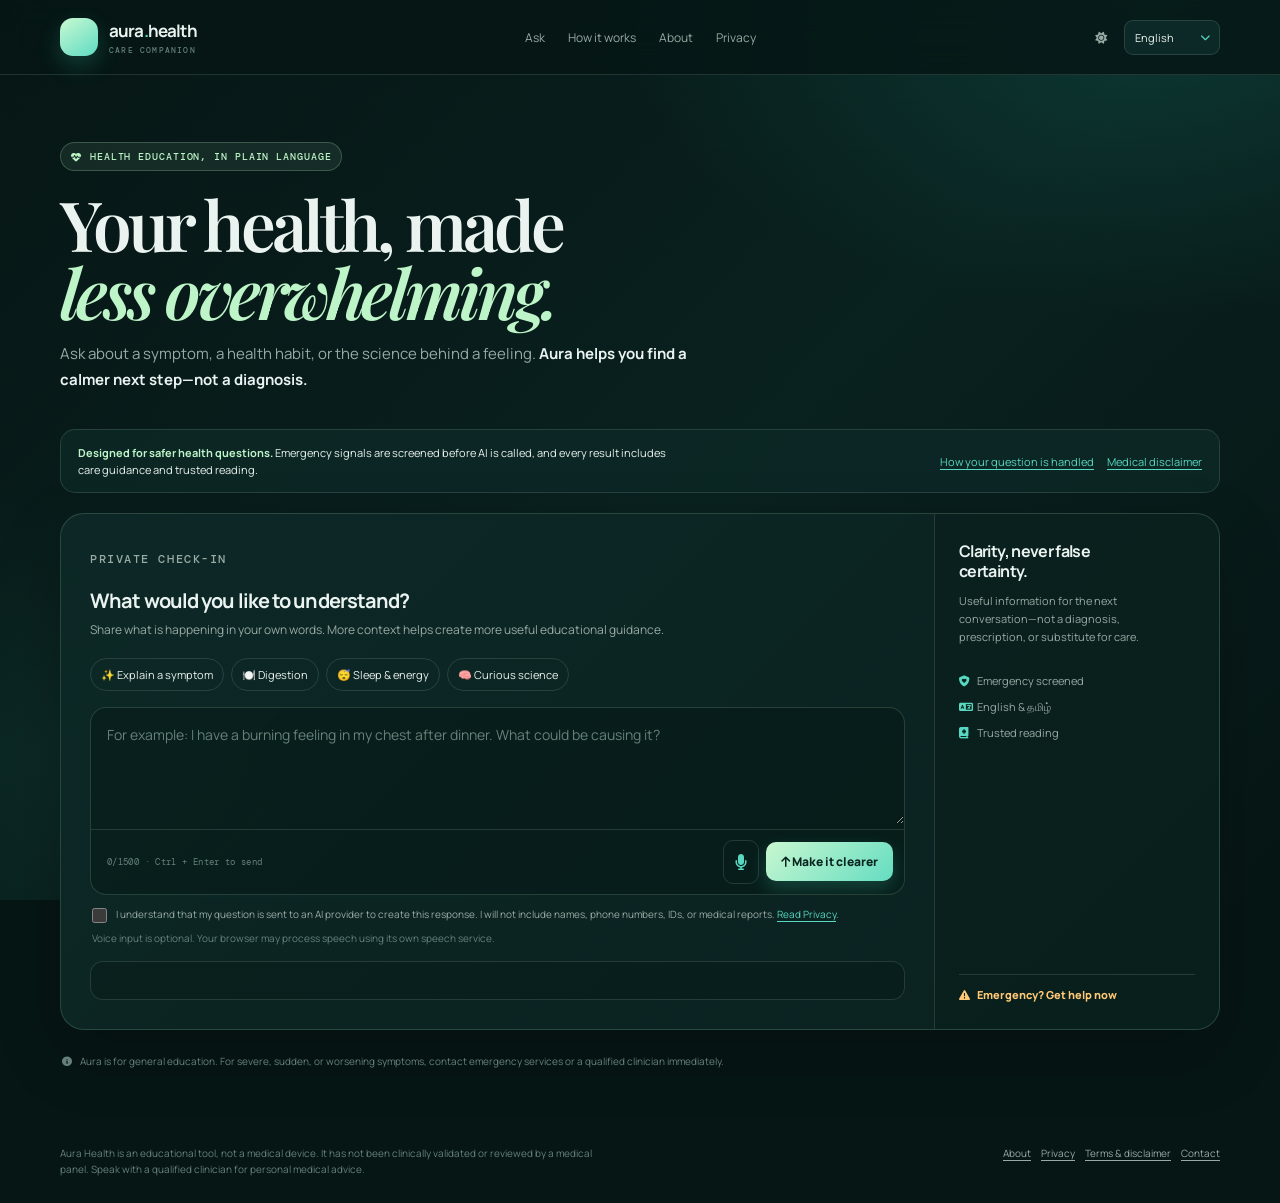
==== commit 95f139f5: "Add advanced Aura Health guidance features" ====
--- a/index.html
+++ b/index.html
@@ -68,6 +68,95 @@
     function feedback(rating){const body=new URLSearchParams({"form-name":"aura-feedback",rating:rating,language:lang,page:location.pathname});fetch("/",{method:"POST",headers:{"Content-Type":"application/x-www-form-urlencoded"},body:body.toString()}).catch(function(){});el.up.disabled=true;el.down.disabled=true;(rating==="helpful"?document.getElementById("upText"):document.getElementById("downText")).textContent=words().thanks}
     function setupVoice(){const Speech=window.SpeechRecognition||window.webkitSpeechRecognition;if(!Speech){el.voice.disabled=true;return}el.voice.disabled=false;recognition=new Speech();recognition.lang=lang==="Tamil"?"ta-IN":"en-IN";recognition.interimResults=true;recognition.continuous=false;recognition.onstart=function(){el.voice.classList.add("recording");el.voiceStatus.textContent=lang==="Tamil"?"கேட்கிறது… முடிந்ததும் நிறுத்தப்படும்.":"Listening… it will stop when you finish speaking."};recognition.onresult=function(event){let spoken="";for(let i=event.resultIndex;i<event.results.length;i++)spoken+=event.results[i][0].transcript;el.query.value+=((el.query.value&&spoken)?" ":"")+spoken;count()};recognition.onerror=function(){el.voiceStatus.textContent=lang==="Tamil"?"குரல் உள்ளீடு கிடைக்கவில்லை. தயவுசெய்து தட்டச்சு செய்யவும்.":"Voice input was unavailable. Please type your question instead."};recognition.onend=function(){el.voice.classList.remove("recording")}}
     function theme(){const light=document.body.classList.contains("light");el.theme.innerHTML=light?'<i class="fa-solid fa-moon"></i>':'<i class="fa-solid fa-sun"></i>';el.theme.setAttribute("aria-label",light?"Switch to dark mode":"Switch to light mode")}if(localStorage.getItem("aura-theme")==="light")document.body.classList.add("light");theme();el.theme.addEventListener("click",function(){document.body.classList.toggle("light");localStorage.setItem("aura-theme",document.body.classList.contains("light")?"light":"dark");theme()});el.form.addEventListener("submit",ask);el.query.addEventListener("input",count);el.query.addEventListener("keydown",function(event){if((event.ctrlKey||event.metaKey)&&event.key==="Enter")el.form.requestSubmit()});el.language.addEventListener("change",function(event){lang=event.target.value;localStorage.setItem("aura-language",lang);started=Date.now();setupVoice();fill()});el.voice.addEventListener("click",function(){if(recognition)recognition.start()});el.copy.addEventListener("click",copyAnswer);el.pdf.addEventListener("click",function(){window.print()});el.up.addEventListener("click",function(){feedback("helpful")});el.down.addEventListener("click",function(){feedback("not_helpful")});document.querySelectorAll("[data-emergency]").forEach(function(button){button.addEventListener("click",function(){el.modal.classList.add("open")})});el.modalClose.addEventListener("click",function(){el.modal.classList.remove("open")});el.modal.addEventListener("click",function(event){if(event.target===el.modal)el.modal.classList.remove("open")});document.addEventListener("keydown",function(event){if(event.key==="Escape")el.modal.classList.remove("open")});fill();count();setupVoice();
+    let contextPanel,watchCard,clinicianCard,readButton,summaryButton;
+    function contextText(){
+      return lang==="Tamil"
+        ? {title:"பயனுள்ள சூழலைச் சேர்க்கவும்",note:"விருப்பமானது · இவை இந்தப் பதிலுக்காக மட்டுமே அனுப்பப்படும்.",duration:"இது எப்போது தொடங்கியது?",change:"இது எப்படி மாறுகிறது?",impact:"தினசரி செயல்பாடுகளில் தாக்கம்?",today:"இன்று",few_days:"சில நாட்களுக்கு முன்",more_than_week:"ஒரு வாரத்திற்கும் மேலாக",same:"அதேபோல் உள்ளது",better:"மேம்படுகிறது",worse:"மோசமாகிறது",none:"தாக்கம் இல்லை",some:"சில செயல்பாடுகளைப் பாதிக்கிறது",major:"சாதாரண செயல்களை நிறுத்துகிறது",unsure:"தெரியவில்லை",watch:"எதை கவனிக்கலாம்",talk:"மருத்துவருடன் பேச உதவும் கேள்விகள்",listen:"பதிலை கேளுங்கள்",stop:"நிறுத்து",save:"தனிப்பட்ட சுருக்கத்தைச் சேமி",saving:"சேமிக்கப்படுகிறது…",watchFallback:"அறிகுறி எப்போது வருகிறது, எவ்வளவு நேரம் நீடிக்கிறது, மேம்படுகிறதா அல்லது மோசமாகிறதா என்பதைக் கவனியுங்கள்.",talkFallback:"இந்த அறிகுறியைப் பற்றி மருத்துவரிடம் நான் பகிர வேண்டிய முக்கிய தகவல் என்ன?",font:"எழுத்தை பெரிதாக்கு"}
+        : {title:"Add helpful context",note:"Optional · these choices are sent only with this response request.",duration:"When did this start?",change:"How is it changing?",impact:"Impact on daily life?",today:"Today",few_days:"A few days ago",more_than_week:"More than a week ago",same:"About the same",better:"Getting better",worse:"Getting worse",none:"Not getting in the way",some:"Affecting some activities",major:"Stopping normal activities",unsure:"Not sure",watch:"What to monitor",talk:"Questions for a clinician",listen:"Listen to answer",stop:"Stop listening",save:"Save private summary",saving:"Saving…",watchFallback:"Notice when it happens, how long it lasts, and whether it is improving or worsening.",talkFallback:"What details about this symptom would be most useful to share with a clinician?",font:"Increase text size"};
+    }
+    function selectedContext(){
+      if(!contextPanel)return {};
+      return {duration:contextPanel.querySelector("[name=duration]").value,change:contextPanel.querySelector("[name=change]").value,impact:contextPanel.querySelector("[name=impact]").value};
+    }
+    function renderContext(){
+      if(!contextPanel)return;
+      const t=contextText(),old=selectedContext();
+      contextPanel.querySelector(".context-title").textContent=t.title;
+      contextPanel.querySelector(".context-note").textContent=t.note;
+      const fields=[
+        ["duration",t.duration,["today",t.today],["few_days",t.few_days],["more_than_week",t.more_than_week],["unsure",t.unsure]],
+        ["change",t.change,["same",t.same],["better",t.better],["worse",t.worse],["unsure",t.unsure]],
+        ["impact",t.impact,["none",t.none],["some",t.some],["major",t.major],["unsure",t.unsure]]
+      ];
+      const grid=contextPanel.querySelector(".context-grid");grid.innerHTML="";
+      fields.forEach(function(field){const label=document.createElement("label"),select=document.createElement("select"),head=document.createElement("span");head.textContent=field[1];select.name=field[0];field.slice(2).forEach(function(option){const item=document.createElement("option");item.value=option[0];item.textContent=option[1];if(old[field[0]]===option[0])item.selected=true;select.appendChild(item)});label.append(head,select);grid.appendChild(label)});
+    }
+    function listInto(target,items,fallback){
+      target.innerHTML="";(Array.isArray(items)&&items.length?items:[fallback]).slice(0,4).forEach(function(item){const li=document.createElement("li");li.textContent=item;target.appendChild(li)});
+    }
+    function updateEnhancedResults(answer){
+      if(!watchCard||!clinicianCard)return;
+      const t=contextText(),urgent=(answer.urgency||"").toLowerCase()==="emergency";
+      watchCard.hidden=urgent;clinicianCard.hidden=urgent;if(urgent)return;
+      watchCard.querySelector("h3 span").textContent=t.watch;clinicianCard.querySelector("h3 span").textContent=t.talk;
+      listInto(watchCard.querySelector("ol"),answer.what_to_watch,t.watchFallback);
+      listInto(clinicianCard.querySelector("ol"),answer.discussion_prompts,t.talkFallback);
+    }
+    function summaryText(){
+      if(!data)return "";
+      const section=function(title,list){return "\\n\\n"+title+"\\n"+Array.from(list.children).map(function(node){return "• "+node.textContent}).join("\\n")};
+      let text="Aura Health — educational summary\\n\\n"+el.resultTitle.textContent+"\\n\\n"+el.answer.textContent;
+      text+=section(words().whyTitle,el.whyList)+section(words().stepsTitle,el.stepsList)+section(words().careTitle,el.careList);
+      if(watchCard&&!watchCard.hidden)text+=section(watchCard.querySelector("h3 span").textContent,watchCard.querySelector("ol"));
+      text+="\\n\\nThis summary is educational information, not medical advice or a diagnosis.";
+      return text;
+    }
+    function speakAnswer(){
+      if(!data||!window.speechSynthesis)return;
+      const t=contextText(),speaking=window.speechSynthesis.speaking;
+      if(speaking){window.speechSynthesis.cancel();readButton.querySelector("span").textContent=t.listen;return}
+      const utterance=new SpeechSynthesisUtterance(el.resultTitle.textContent+". "+el.answer.textContent);utterance.lang=lang==="Tamil"?"ta-IN":"en-IN";
+      utterance.onend=function(){readButton.querySelector("span").textContent=contextText().listen};readButton.querySelector("span").textContent=t.stop;window.speechSynthesis.speak(utterance);
+    }
+    function saveSummary(){
+      const text=summaryText();if(!text)return;
+      const link=document.createElement("a"),blob=new Blob([text],{type:"text/plain;charset=utf-8"}),url=URL.createObjectURL(blob);
+      link.href=url;link.download="aura-health-educational-summary.txt";document.body.appendChild(link);link.click();link.remove();URL.revokeObjectURL(url);
+    }
+    async function askEnhanced(event){
+      event.preventDefault();event.stopImmediatePropagation();
+      const question=el.query.value.trim();if(!question){el.query.focus();return}
+      if(!el.consent.checked){el.errorText.textContent=words().consentError;el.error.classList.add("show");return}
+      busy(true);try{
+        const response=await fetch("/.netlify/functions/analyze",{method:"POST",headers:{"Content-Type":"application/json"},body:JSON.stringify({query:question,language:lang,consent:true,startedAt:started,context:selectedContext()})});
+        const answer=await response.json().catch(function(){return{}});
+        if(!response.ok)throw new Error(response.status===429?words().rateError:(answer.error||words().errorTitle));
+        render(answer,false);updateEnhancedResults(answer);
+      }catch(error){el.errorText.textContent=error.message||words().errorTitle;el.error.classList.add("show");document.getElementById("results").scrollIntoView({behavior:"smooth",block:"start"})}finally{busy(false)}
+    }
+    function setupEnhancements(){
+      const style=document.createElement("style");
+      style.textContent=".context-box{margin-top:13px;padding:13px 14px;border:1px solid var(--line);border-radius:13px;background:color-mix(in srgb,var(--bg) 32%,transparent)}.context-top{display:flex;justify-content:space-between;gap:14px;align-items:baseline}.context-title{font-size:11px;font-weight:800;color:var(--text)}.context-note{color:var(--faint);font-size:9px}.context-grid{display:grid;grid-template-columns:repeat(3,1fr);gap:9px;margin-top:11px}.context-grid label{display:grid;gap:5px;color:var(--muted);font-size:9px}.context-grid select{width:100%;padding:8px;border:1px solid var(--line);border-radius:8px;background:var(--panel);color:var(--text);font-size:10px}.a11y{border:1px solid var(--line);border-radius:8px;padding:8px 9px;background:transparent;color:var(--aqua);font-size:11px}.large-text .hero p,.large-text .ask>p,.large-text .answer,.large-text .bullets li,.large-text .numbers li,.large-text .side-card p{font-size:1.15em!important;line-height:1.75}@media(prefers-reduced-motion:reduce){*,*:before,*:after{animation-duration:.01ms!important;animation-iteration-count:1!important;scroll-behavior:auto!important;transition-duration:.01ms!important}}@media(max-width:580px){.context-top{display:block}.context-note{display:block;margin-top:4px}.context-grid{grid-template-columns:1fr}}";
+      document.head.appendChild(style);
+      contextPanel=document.createElement("section");contextPanel.className="context-box";contextPanel.innerHTML='<div class="context-top"><strong class="context-title"></strong><span class="context-note"></span></div><div class="context-grid"></div>';el.form.appendChild(contextPanel);renderContext();
+      const side=document.querySelector(".side");
+      watchCard=document.createElement("article");watchCard.className="card side-card";watchCard.innerHTML='<h3><i class="fa-solid fa-binoculars"></i><span></span></h3><ol class="numbers"></ol>';
+      clinicianCard=document.createElement("article");clinicianCard.className="card side-card";clinicianCard.innerHTML='<h3><i class="fa-solid fa-comments"></i><span></span></h3><ol class="numbers"></ol>';
+      side.insertBefore(watchCard,side.lastElementChild);side.insertBefore(clinicianCard,side.lastElementChild);
+      const utilities=el.copy.parentElement;
+      readButton=document.createElement("button");readButton.type="button";readButton.innerHTML='<i class="fa-solid fa-volume-high"></i> <span></span>';readButton.addEventListener("click",speakAnswer);
+      summaryButton=document.createElement("button");summaryButton.type="button";summaryButton.innerHTML='<i class="fa-solid fa-download"></i> <span></span>';summaryButton.addEventListener("click",saveSummary);
+      utilities.append(readButton,summaryButton);
+      const fontButton=document.createElement("button");fontButton.type="button";fontButton.className="a11y";fontButton.innerHTML='<i class="fa-solid fa-text-height"></i>';fontButton.setAttribute("aria-pressed","false");fontButton.setAttribute("aria-label",contextText().font);
+      fontButton.addEventListener("click",function(){const enabled=document.body.classList.toggle("large-text");fontButton.setAttribute("aria-pressed",String(enabled));localStorage.setItem("aura-large-text",enabled?"yes":"no")});
+      if(localStorage.getItem("aura-large-text")==="yes"){document.body.classList.add("large-text");fontButton.setAttribute("aria-pressed","true")}
+      el.theme.after(fontButton);
+      el.form.addEventListener("submit",askEnhanced,true);
+      el.query.addEventListener("input",function(){if(Date.now()-started>25*60*1000)started=Date.now()-1000});
+      el.language.addEventListener("change",function(){renderContext();if(data)updateEnhancedResults(data);fontButton.setAttribute("aria-label",contextText().font);if(readButton)readButton.querySelector("span").textContent=contextText().listen;if(summaryButton)summaryButton.querySelector("span").textContent=contextText().save});
+      if(data)updateEnhancedResults(data);readButton.querySelector("span").textContent=contextText().listen;summaryButton.querySelector("span").textContent=contextText().save;
+    }
+    setupEnhancements();
   </script>
 </body>
 </html>
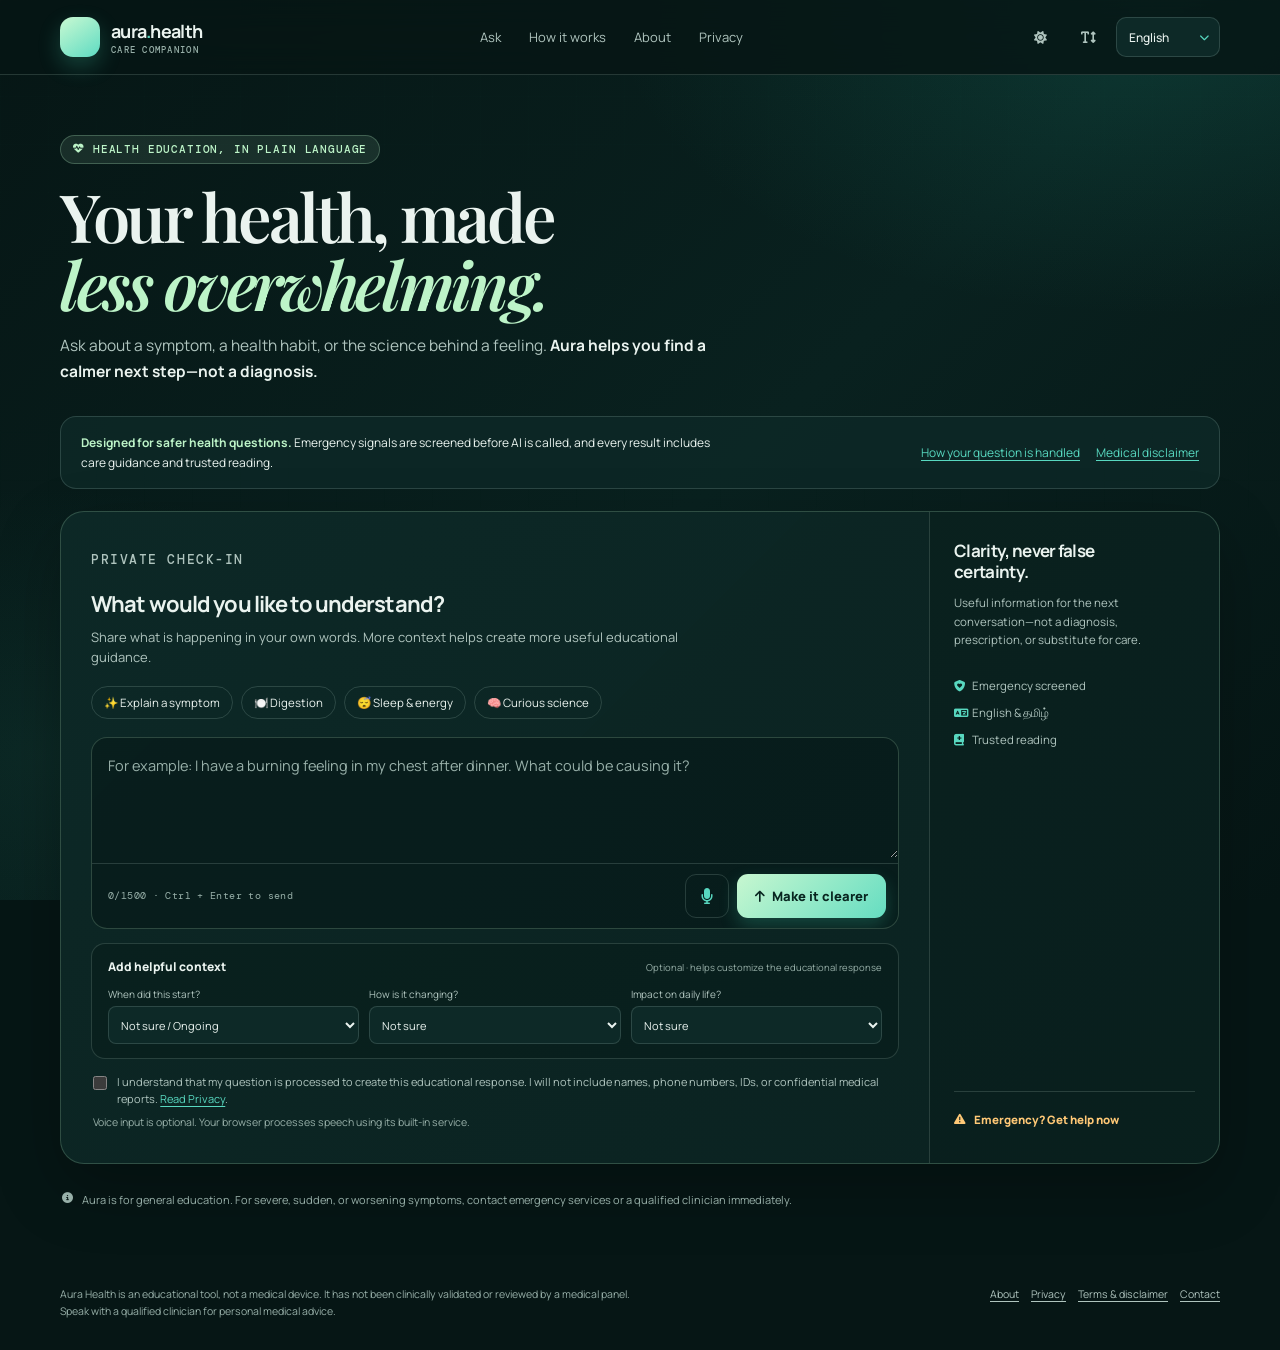
==== commit e101b828: "Fix 502 error, add multi-model fallback, unify frontend architecture, and improve mobile UX" ====
--- a/index.html
+++ b/index.html
@@ -6,157 +6,1702 @@
   <meta name="theme-color" content="#061615">
   <meta name="description" content="Bilingual AI health education with clearer next steps.">
   <link rel="icon" href="/favicon.svg" type="image/svg+xml">
+  <link rel="manifest" href="/site.webmanifest">
   <title>Aura Health — Clearer next steps</title>
   <link rel="preconnect" href="https://fonts.googleapis.com">
   <link rel="preconnect" href="https://fonts.gstatic.com" crossorigin>
   <link href="https://fonts.googleapis.com/css2?family=DM+Mono:wght@400;500&family=Manrope:wght@400;500;600;700;800&family=Playfair+Display:ital,wght@0,600;0,700;1,600&display=swap" rel="stylesheet">
   <link rel="stylesheet" href="https://cdnjs.cloudflare.com/ajax/libs/font-awesome/6.5.2/css/all.min.css">
   <style>
-    :root{--bg:#061615;--bg2:#09211f;--panel:#0d2927;--text:#eaf3ef;--muted:#98aaa4;--faint:#66817a;--line:rgba(202,235,221,.14);--mint:#bdf4c8;--aqua:#58d8c0;--amber:#ffc876;--red:#ff9b91;--shadow:0 24px 64px rgba(0,0,0,.22);color-scheme:dark}
-    body.light{--bg:#f4faf7;--bg2:#e8f5ef;--panel:#fff;--text:#112d29;--muted:#55716a;--faint:#718780;--line:rgba(23,89,75,.15);--mint:#17755f;--aqua:#0d9b89;--amber:#a76413;--red:#b83d34;--shadow:0 22px 48px rgba(26,72,61,.12);color-scheme:light}
-    *{box-sizing:border-box}html{scroll-behavior:smooth}body{min-width:320px;min-height:100vh;margin:0;background:var(--bg);color:var(--text);font-family:Manrope,Arial,sans-serif;transition:.25s}button,input,select,textarea{font:inherit}button{cursor:pointer}a{color:inherit}button:focus-visible,a:focus-visible,input:focus-visible,select:focus-visible,textarea:focus-visible{outline:3px solid rgba(88,216,192,.7);outline-offset:3px}.hidden{display:none!important}
-    .ambient,.grid{position:fixed;inset:0;pointer-events:none}.ambient{z-index:-2;background:radial-gradient(ellipse 58% 48% at 90% 0%,rgba(28,143,123,.22),transparent 73%),radial-gradient(ellipse 44% 40% at 3% 84%,rgba(36,111,96,.14),transparent 75%),linear-gradient(135deg,var(--bg),var(--bg2) 55%,var(--bg))}.grid{z-index:-1;opacity:.42;background-image:linear-gradient(rgba(188,241,217,.027) 1px,transparent 1px),linear-gradient(90deg,rgba(188,241,217,.027) 1px,transparent 1px);background-size:48px 48px;mask-image:linear-gradient(black,transparent 78%)}
-    .wrap{width:min(1160px,calc(100% - 40px));margin:auto}.site-header{position:sticky;top:0;z-index:20;border-bottom:1px solid var(--line);background:color-mix(in srgb,var(--bg) 82%,transparent);backdrop-filter:blur(18px)}.nav{height:74px;display:flex;align-items:center;justify-content:space-between;gap:18px}.brand{display:flex;align-items:center;gap:11px;text-decoration:none}.mark{width:38px;height:38px;display:grid;place-items:center;border-radius:13px;background:linear-gradient(145deg,#c9f9d2,#5edbc2);color:#063129;box-shadow:0 9px 22px rgba(70,214,180,.22)}.brand b{font-size:17px;letter-spacing:-.05em}.brand small{display:block;margin-top:3px;color:var(--faint);font:500 8px "DM Mono",monospace;letter-spacing:.15em;text-transform:uppercase}.links{display:flex;gap:3px}.links a,.icon{border:0;border-radius:9px;padding:9px 10px;background:transparent;color:var(--muted);font-size:12px;text-decoration:none;transition:.2s}.links a:hover,.icon:hover{background:color-mix(in srgb,var(--aqua) 10%,transparent);color:var(--text)}.nav-actions{display:flex;align-items:center;gap:7px}.select-wrap{position:relative}.select-wrap select{appearance:none;max-width:140px;padding:9px 27px 9px 10px;border:1px solid var(--line);border-radius:9px;background:var(--panel);color:var(--text);font-size:11px;outline:0}.select-wrap i{position:absolute;right:10px;top:12px;pointer-events:none;color:var(--aqua);font-size:10px}
-    .hero{max-width:790px;padding:67px 0 36px}.eyebrow{display:inline-flex;align-items:center;gap:8px;padding:7px 10px;border:1px solid color-mix(in srgb,var(--mint) 22%,transparent);border-radius:999px;color:var(--mint);background:color-mix(in srgb,var(--mint) 8%,transparent);font:500 10px "DM Mono",monospace;letter-spacing:.09em;text-transform:uppercase}.hero h1{margin:18px 0 15px;font:600 clamp(42px,5.4vw,74px)/.99 "Playfair Display",Georgia,serif;letter-spacing:-.06em}.hero h1 em{color:var(--mint)}.hero p{max-width:650px;margin:0;color:var(--muted);font-size:15px;line-height:1.75}.hero strong{color:var(--text)}
-    .trust{display:grid;grid-template-columns:1.1fr .9fr;gap:18px;margin-bottom:20px;padding:14px 17px;border:1px solid var(--line);border-radius:15px;background:color-mix(in srgb,var(--panel) 82%,transparent);font-size:11px;line-height:1.55}.trust b{color:var(--mint)}.trust nav{display:flex;align-items:center;justify-content:flex-end;gap:13px}.trust a{color:var(--aqua);text-underline-offset:3px}
-    .consult{display:grid;grid-template-columns:minmax(0,1fr) 285px;overflow:hidden;border:1px solid color-mix(in srgb,var(--mint) 17%,transparent);border-radius:24px;background:linear-gradient(135deg,color-mix(in srgb,var(--panel) 94%,transparent),color-mix(in srgb,var(--bg) 40%,var(--panel)));box-shadow:var(--shadow)}.ask{padding:29px}.kicker{margin:0 0 8px;color:var(--aqua);font:500 10px "DM Mono",monospace;letter-spacing:.13em;text-transform:uppercase}.ask h2{margin:0;font-size:20px;letter-spacing:-.045em}.ask>p{max-width:630px;margin:7px 0 18px;color:var(--muted);font-size:12px;line-height:1.55}.prompts{display:flex;flex-wrap:wrap;gap:7px;margin-bottom:16px}.prompt{border:1px solid var(--line);border-radius:999px;padding:8px 10px;background:transparent;color:var(--text);font-size:11px;transition:.2s}.prompt:hover{border-color:color-mix(in srgb,var(--mint) 48%,transparent);color:var(--mint);background:color-mix(in srgb,var(--mint) 7%,transparent)}
-    .input-shell{overflow:hidden;border:1px solid color-mix(in srgb,var(--mint) 17%,transparent);border-radius:16px;background:color-mix(in srgb,var(--bg) 46%,transparent);transition:.2s}.input-shell:focus-within{border-color:var(--aqua);box-shadow:0 0 0 4px color-mix(in srgb,var(--aqua) 11%,transparent)}textarea{width:100%;min-height:116px;resize:vertical;padding:16px;border:0;background:transparent;color:var(--text);outline:0;font-size:14px;line-height:1.55}textarea::placeholder{color:var(--faint)}.form-footer{display:flex;align-items:center;justify-content:space-between;gap:12px;padding:10px 11px 10px 16px;border-top:1px solid var(--line)}.meta{color:var(--faint);font:400 9px "DM Mono",monospace;letter-spacing:.04em}.actions{display:flex;gap:7px;align-items:center}.voice{border:1px solid var(--line);border-radius:10px;padding:10px 11px;background:transparent;color:var(--aqua);transition:.2s}.voice:hover,.voice.recording{background:color-mix(in srgb,var(--red) 12%,transparent);border-color:var(--red);color:var(--red)}.submit{border:0;border-radius:10px;padding:11px 15px;color:#08251f;background:linear-gradient(135deg,#c7f7d0,#65ddc1);font-size:12px;font-weight:800;box-shadow:0 8px 18px rgba(63,209,171,.22);transition:.2s}.submit:hover{transform:translateY(-1px)}.submit:disabled{cursor:wait;opacity:.62;transform:none}.consent{display:flex;align-items:flex-start;gap:9px;margin:12px 2px 0;color:var(--muted);font-size:10px;line-height:1.55}.consent input{width:15px;height:15px;margin:1px 0 0;accent-color:var(--aqua)}.consent a{color:var(--aqua);text-underline-offset:3px}.voice-status{min-height:17px;margin:8px 2px 0;color:var(--faint);font-size:10px}
-    .safety{padding:27px 24px;border-left:1px solid var(--line);background:color-mix(in srgb,var(--bg) 27%,transparent);display:flex;flex-direction:column}.safety h3{max-width:175px;margin:0;font-size:16px;line-height:1.25;letter-spacing:-.04em}.safety>p{margin:11px 0 28px;max-width:210px;color:var(--muted);font-size:11px;line-height:1.6}.checks{display:grid;gap:11px;color:var(--muted);font-size:11px}.checks i{width:18px;color:var(--aqua)}.emergency-open{width:100%;margin-top:auto;padding:12px 0 0;border:0;border-top:1px solid var(--line);background:transparent;color:var(--amber);font-size:11px;font-weight:800;text-align:left}.emergency-open i{margin-right:7px}
-    .note{display:flex;gap:8px;padding:14px 2px 0;color:var(--faint);font-size:10px;line-height:1.55}.note i{margin-top:2px}.result-area{margin-top:34px;scroll-margin-top:96px}.loading{display:none;align-items:center;gap:10px;padding:20px 0;color:var(--muted);font-size:13px}.loading.show{display:flex}.dot{width:8px;height:8px;border-radius:50%;background:var(--aqua);box-shadow:0 0 0 0 rgba(88,216,192,.55);animation:pulse 1.5s infinite}.error{display:none;padding:17px;border:1px solid color-mix(in srgb,var(--red) 38%,transparent);border-radius:16px;background:color-mix(in srgb,var(--red) 12%,var(--panel));color:var(--text);font-size:13px;line-height:1.6}.error.show{display:block}.error strong{display:block;margin-bottom:3px;color:#ffd3ce}
-    .results{display:none;grid-template-columns:minmax(0,1.34fr) minmax(280px,.84fr);gap:18px}.results.show{display:grid}.card{border:1px solid var(--line);border-radius:20px;background:color-mix(in srgb,var(--panel) 83%,transparent);box-shadow:inset 0 1px rgba(255,255,255,.03)}.answer-card{padding:28px}.result-top{display:flex;align-items:center;justify-content:space-between;gap:12px}.label{margin:0;color:var(--aqua);font:500 9px "DM Mono",monospace;letter-spacing:.12em;text-transform:uppercase}.badge{padding:6px 9px;border:1px solid color-mix(in srgb,var(--mint) 22%,transparent);border-radius:999px;color:var(--mint);background:color-mix(in srgb,var(--mint) 8%,transparent);font:500 9px "DM Mono",monospace;letter-spacing:.06em;text-transform:uppercase}.badge.soon{border-color:color-mix(in srgb,var(--amber) 28%,transparent);color:var(--amber);background:color-mix(in srgb,var(--amber) 10%,transparent)}.badge.emergency{border-color:color-mix(in srgb,var(--red) 38%,transparent);color:#ffd2cd;background:color-mix(in srgb,var(--red) 12%,transparent)}.answer-card h2{margin:15px 0 0;font:600 clamp(29px,3vw,42px)/1.08 "Playfair Display",Georgia,serif;letter-spacing:-.05em}.answer{margin:16px 0 0;color:color-mix(in srgb,var(--text) 85%,var(--muted));font-size:14px;line-height:1.78;white-space:pre-line}.emergency{display:none;gap:10px;margin-top:20px;padding:13px;border:1px solid color-mix(in srgb,var(--red) 40%,transparent);border-radius:13px;color:#ffd4d0;background:color-mix(in srgb,var(--red) 13%,var(--panel));font-size:12px;line-height:1.55}.emergency.show{display:flex}.emergency i{margin-top:2px;color:var(--red)}.divider{height:1px;margin:26px 0 20px;background:var(--line)}.detail-title{margin:0 0 12px;color:var(--muted);font-size:11px;letter-spacing:.02em}.bullets,.numbers{display:grid;gap:10px;margin:0;padding:0;list-style:none}.bullets li{display:flex;gap:10px;color:var(--muted);font-size:12px;line-height:1.6}.bullets li:before{content:"↗";color:var(--aqua)}.utility{display:flex;flex-wrap:wrap;gap:8px;margin-top:24px}.utility button{border:1px solid var(--line);border-radius:9px;padding:9px 10px;background:transparent;color:var(--muted);font-size:10px;font-weight:700;transition:.2s}.utility button:hover{border-color:var(--aqua);color:var(--aqua)}
-    .side{display:grid;align-content:start;gap:16px}.side-card{padding:22px}.side-card h3{margin:0;font-size:14px;letter-spacing:-.03em}.side-card h3 i{margin-right:8px;color:var(--aqua);font-size:13px}.numbers{margin-top:17px;counter-reset:item}.numbers li{position:relative;padding-left:27px;color:var(--muted);font-size:12px;line-height:1.55;counter-increment:item}.numbers li:before{content:counter(item);position:absolute;left:0;top:1px;width:18px;height:18px;display:grid;place-items:center;border:1px solid color-mix(in srgb,var(--mint) 28%,transparent);border-radius:50%;color:var(--mint);font:500 9px "DM Mono",monospace}.seek{border-color:color-mix(in srgb,var(--amber) 24%,transparent);background:linear-gradient(135deg,color-mix(in srgb,var(--amber) 8%,var(--panel)),var(--panel))}.seek h3 i,.tip h3 i{color:var(--amber)}.sources p,.tip p{margin:9px 0 0;color:var(--faint);font-size:11px;line-height:1.55}.source-list{display:grid;gap:8px;margin:15px 0 0;padding:0;list-style:none}.source-list a{display:flex;align-items:center;justify-content:space-between;gap:12px;padding:10px;border:1px solid var(--line);border-radius:10px;color:var(--text);background:color-mix(in srgb,var(--bg) 17%,transparent);font-size:11px;font-weight:700;text-decoration:none;transition:.2s}.source-list a:hover{border-color:var(--aqua);color:var(--aqua)}.source-list small{display:block;margin-top:2px;color:var(--faint);font:400 9px "DM Mono",monospace}.source-list i{color:var(--aqua);font-size:10px}.tip{border-color:color-mix(in srgb,var(--amber) 20%,transparent);background:linear-gradient(135deg,color-mix(in srgb,var(--amber) 10%,var(--panel)),var(--panel))}.video{display:flex;align-items:center;justify-content:center;gap:8px;width:100%;margin-top:18px;padding:11px;border:1px solid color-mix(in srgb,var(--red) 35%,transparent);border-radius:10px;color:#ffd2cd;background:color-mix(in srgb,var(--red) 10%,transparent);font-size:11px;font-weight:800;text-decoration:none}.video:hover{background:color-mix(in srgb,var(--red) 17%,transparent)}
-    footer{display:flex;justify-content:space-between;gap:20px;padding:42px 0 26px;color:var(--faint);font-size:10px;line-height:1.6}footer p{max-width:560px;margin:0}.footer-links{display:flex;flex-wrap:wrap;justify-content:flex-end;gap:10px}.footer-links a{color:var(--muted);text-underline-offset:3px}.footer-links a:hover{color:var(--aqua)}.mobile-emergency{display:none}.modal{position:fixed;inset:0;z-index:40;display:none;align-items:center;justify-content:center;padding:18px;background:rgba(2,14,13,.68);backdrop-filter:blur(7px)}.modal.open{display:flex}.modal-card{width:min(460px,100%);padding:26px;border:1px solid color-mix(in srgb,var(--red) 36%,transparent);border-radius:20px;background:var(--panel);box-shadow:var(--shadow)}.modal-card h2{margin:0;font-size:21px;letter-spacing:-.04em}.modal-card p{color:var(--muted);font-size:13px;line-height:1.65}.modal-actions{display:flex;gap:9px;align-items:center;margin-top:20px}.call{border:0;border-radius:10px;padding:11px 14px;background:var(--red);color:#3b0906;font-size:12px;font-weight:800;text-decoration:none}.close{border:1px solid var(--line);border-radius:10px;padding:10px 13px;background:transparent;color:var(--text);font-size:12px}.sr{position:absolute;width:1px;height:1px;padding:0;margin:-1px;overflow:hidden;clip:rect(0,0,0,0);white-space:nowrap;border:0}
-    @keyframes pulse{70%{box-shadow:0 0 0 9px rgba(88,216,192,0)}100%{box-shadow:0 0 0 0 rgba(88,216,192,0)}}@media(max-width:850px){.links{display:none}.consult{grid-template-columns:1fr}.safety{border-top:1px solid var(--line);border-left:0}.checks{grid-template-columns:repeat(3,1fr)}.emergency-open{display:none}.results{grid-template-columns:1fr}.trust{grid-template-columns:1fr}.trust nav{justify-content:flex-start}.mobile-emergency{display:flex;position:fixed;right:16px;bottom:16px;z-index:19;border:1px solid color-mix(in srgb,var(--red) 55%,transparent);border-radius:999px;padding:11px 14px;background:var(--red);color:#330806;box-shadow:0 9px 24px rgba(0,0,0,.25);font-size:11px;font-weight:800}.mobile-emergency i{margin-right:6px}}@media(max-width:580px){.wrap{width:min(100% - 28px,1160px)}.nav{height:66px}.mark{width:34px;height:34px}.brand b{font-size:15px}.select-wrap select{max-width:105px}.hero{padding:47px 0 29px}.hero h1{font-size:43px}.hero p{font-size:13px}.ask,.safety,.answer-card,.side-card{padding:20px}.meta{display:none}.submit{padding:11px 12px}.checks{grid-template-columns:1fr}footer{flex-direction:column;padding-bottom:78px}.footer-links{justify-content:flex-start}}@media print{.site-header,.hero,.trust,.consult,.note,footer,.mobile-emergency,.utility,.side,.modal{display:none!important}body{background:#fff;color:#111}.ambient,.grid{display:none}.wrap{width:100%}.result-area{margin:0}.results{display:block!important}.answer-card{border:0;box-shadow:none;padding:0}.answer-card *{color:#111!important}}
+    :root {
+      --bg: #061615;
+      --bg2: #09211f;
+      --panel: #0d2927;
+      --text: #eaf3ef;
+      --muted: #afc4be;
+      --faint: #98b0a9;
+      --line: rgba(202, 235, 221, .16);
+      --mint: #bdf4c8;
+      --aqua: #58d8c0;
+      --amber: #ffc876;
+      --red: #ff9b91;
+      --shadow: 0 24px 64px rgba(0, 0, 0, .26);
+      color-scheme: dark;
+    }
+    body.light {
+      --bg: #f4faf7;
+      --bg2: #e8f5ef;
+      --panel: #ffffff;
+      --text: #112d29;
+      --muted: #4a635c;
+      --faint: #5a736c;
+      --line: rgba(23, 89, 75, .16);
+      --mint: #156d58;
+      --aqua: #0d9b89;
+      --amber: #9d5c0e;
+      --red: #b83d34;
+      --shadow: 0 22px 48px rgba(26, 72, 61, .12);
+      color-scheme: light;
+    }
+    * { box-sizing: border-box; }
+    html { scroll-behavior: smooth; }
+    body {
+      min-width: 320px;
+      min-height: 100vh;
+      margin: 0;
+      background: var(--bg);
+      color: var(--text);
+      font-family: Manrope, -apple-system, BlinkMacSystemFont, "Segoe UI", Roboto, Arial, sans-serif;
+      transition: background-color .25s ease, color .25s ease;
+    }
+    button, input, select, textarea { font: inherit; }
+    button { cursor: pointer; }
+    a { color: inherit; }
+    button:focus-visible, a:focus-visible, input:focus-visible, select:focus-visible, textarea:focus-visible {
+      outline: 3px solid rgba(88, 216, 192, .75);
+      outline-offset: 3px;
+    }
+    .hidden { display: none !important; }
+
+    .ambient, .grid { position: fixed; inset: 0; pointer-events: none; }
+    .ambient {
+      z-index: -2;
+      background: radial-gradient(ellipse 58% 48% at 90% 0%, rgba(28, 143, 123, .22), transparent 73%),
+                  radial-gradient(ellipse 44% 40% at 3% 84%, rgba(36, 111, 96, .14), transparent 75%),
+                  linear-gradient(135deg, var(--bg), var(--bg2) 55%, var(--bg));
+    }
+    .grid {
+      z-index: -1;
+      opacity: .36;
+      background-image: linear-gradient(rgba(188, 241, 217, .03) 1px, transparent 1px),
+                        linear-gradient(90deg, rgba(188, 241, 217, .03) 1px, transparent 1px);
+      background-size: 48px 48px;
+      mask-image: linear-gradient(black, transparent 82%);
+    }
+
+    .wrap { width: min(1160px, calc(100% - 40px)); margin: auto; }
+    .site-header {
+      position: sticky;
+      top: 0;
+      z-index: 20;
+      border-bottom: 1px solid var(--line);
+      background: color-mix(in srgb, var(--bg) 84%, transparent);
+      backdrop-filter: blur(18px);
+      -webkit-backdrop-filter: blur(18px);
+    }
+    .nav { height: 74px; display: flex; align-items: center; justify-content: space-between; gap: 18px; }
+    .brand { display: flex; align-items: center; gap: 11px; text-decoration: none; }
+    .mark {
+      width: 40px;
+      height: 40px;
+      display: grid;
+      place-items: center;
+      border-radius: 13px;
+      background: linear-gradient(145deg, #c9f9d2, #5edbc2);
+      color: #063129;
+      box-shadow: 0 9px 22px rgba(70, 214, 180, .24);
+    }
+    .brand b { font-size: 18px; letter-spacing: -.04em; }
+    .brand small {
+      display: block;
+      margin-top: 2px;
+      color: var(--faint);
+      font: 500 8.5px "DM Mono", monospace;
+      letter-spacing: .15em;
+      text-transform: uppercase;
+    }
+    .links { display: flex; gap: 4px; }
+    .links a, .icon {
+      min-height: 40px;
+      min-width: 40px;
+      border: 0;
+      border-radius: 10px;
+      padding: 9px 12px;
+      background: transparent;
+      color: var(--muted);
+      font-size: 13px;
+      text-decoration: none;
+      display: inline-flex;
+      align-items: center;
+      justify-content: center;
+      transition: background-color .2s, color .2s;
+    }
+    .links a:hover, .icon:hover {
+      background: color-mix(in srgb, var(--aqua) 12%, transparent);
+      color: var(--text);
+    }
+    .nav-actions { display: flex; align-items: center; gap: 8px; }
+    .select-wrap { position: relative; }
+    .select-wrap select {
+      appearance: none;
+      -webkit-appearance: none;
+      min-height: 40px;
+      max-width: 155px;
+      padding: 9px 28px 9px 12px;
+      border: 1px solid var(--line);
+      border-radius: 10px;
+      background: var(--panel);
+      color: var(--text);
+      font-size: 12px;
+      font-weight: 500;
+      outline: 0;
+    }
+    .select-wrap i {
+      position: absolute;
+      right: 11px;
+      top: 15px;
+      pointer-events: none;
+      color: var(--aqua);
+      font-size: 10px;
+    }
+
+    .hero { max-width: 820px; padding: 60px 0 32px; }
+    .eyebrow {
+      display: inline-flex;
+      align-items: center;
+      gap: 8px;
+      padding: 7px 12px;
+      border: 1px solid color-mix(in srgb, var(--mint) 25%, transparent);
+      border-radius: 999px;
+      color: var(--mint);
+      background: color-mix(in srgb, var(--mint) 10%, transparent);
+      font: 500 10.5px "DM Mono", monospace;
+      letter-spacing: .08em;
+      text-transform: uppercase;
+    }
+    .hero h1 {
+      margin: 18px 0 14px;
+      font: 600 clamp(40px, 5.2vw, 70px) / 1.02 "Playfair Display", Georgia, serif;
+      letter-spacing: -.05em;
+    }
+    .hero h1 em { color: var(--mint); font-style: italic; }
+    .hero p { max-width: 670px; margin: 0; color: var(--muted); font-size: 15.5px; line-height: 1.7; }
+    .hero strong { color: var(--text); }
+
+    .trust {
+      display: grid;
+      grid-template-columns: 1.15fr .85fr;
+      gap: 18px;
+      margin-bottom: 22px;
+      padding: 16px 20px;
+      border: 1px solid var(--line);
+      border-radius: 16px;
+      background: color-mix(in srgb, var(--panel) 85%, transparent);
+      font-size: 12px;
+      line-height: 1.6;
+    }
+    .trust b { color: var(--mint); }
+    .trust nav { display: flex; align-items: center; justify-content: flex-end; gap: 16px; flex-wrap: wrap; }
+    .trust a { color: var(--aqua); text-underline-offset: 3px; }
+
+    .consult {
+      display: grid;
+      grid-template-columns: minmax(0, 1fr) 290px;
+      overflow: hidden;
+      border: 1px solid color-mix(in srgb, var(--mint) 20%, transparent);
+      border-radius: 24px;
+      background: linear-gradient(135deg, color-mix(in srgb, var(--panel) 95%, transparent), color-mix(in srgb, var(--bg) 35%, var(--panel)));
+      box-shadow: var(--shadow);
+    }
+    .ask { padding: 30px; }
+    .kicker {
+      margin: 0 0 8px;
+      color: var(--aqua);
+      font: 500 10.5px "DM Mono", monospace;
+      letter-spacing: .12em;
+      text-transform: uppercase;
+    }
+    .ask h2 { margin: 0; font-size: 22px; letter-spacing: -.04em; }
+    .ask > p { max-width: 640px; margin: 8px 0 18px; color: var(--muted); font-size: 13px; line-height: 1.6; }
+    .prompts { display: flex; flex-wrap: wrap; gap: 8px; margin-bottom: 18px; }
+    .prompt {
+      border: 1px solid var(--line);
+      border-radius: 999px;
+      padding: 8px 12px;
+      background: transparent;
+      color: var(--text);
+      font-size: 11.5px;
+      transition: border-color .2s, color .2s, background-color .2s;
+    }
+    .prompt:hover {
+      border-color: color-mix(in srgb, var(--mint) 50%, transparent);
+      color: var(--mint);
+      background: color-mix(in srgb, var(--mint) 9%, transparent);
+    }
+
+    .input-shell {
+      overflow: hidden;
+      border: 1px solid color-mix(in srgb, var(--mint) 20%, transparent);
+      border-radius: 16px;
+      background: color-mix(in srgb, var(--bg) 48%, transparent);
+      transition: border-color .2s, box-shadow .2s;
+    }
+    .input-shell:focus-within {
+      border-color: var(--aqua);
+      box-shadow: 0 0 0 4px color-mix(in srgb, var(--aqua) 14%, transparent);
+    }
+    textarea {
+      width: 100%;
+      min-height: 120px;
+      resize: vertical;
+      padding: 16px;
+      border: 0;
+      background: transparent;
+      color: var(--text);
+      outline: 0;
+      font-size: 14.5px;
+      line-height: 1.6;
+    }
+    textarea::placeholder { color: var(--faint); }
+    .form-footer {
+      display: flex;
+      align-items: center;
+      justify-content: space-between;
+      gap: 12px;
+      padding: 10px 12px 10px 16px;
+      border-top: 1px solid var(--line);
+    }
+    .meta { color: var(--faint); font: 400 9.5px "DM Mono", monospace; letter-spacing: .04em; }
+    .actions { display: flex; gap: 8px; align-items: center; }
+    .voice {
+      min-width: 44px;
+      min-height: 44px;
+      border: 1px solid var(--line);
+      border-radius: 11px;
+      padding: 10px 12px;
+      background: transparent;
+      color: var(--aqua);
+      display: inline-flex;
+      align-items: center;
+      justify-content: center;
+      transition: background-color .2s, border-color .2s, color .2s;
+    }
+    .voice:hover, .voice.recording {
+      background: color-mix(in srgb, var(--red) 14%, transparent);
+      border-color: var(--red);
+      color: var(--red);
+      animation: pulse-ring 1.5s infinite;
+    }
+    @keyframes pulse-ring {
+      0% { box-shadow: 0 0 0 0 rgba(255, 155, 145, .4); }
+      70% { box-shadow: 0 0 0 8px rgba(255, 155, 145, 0); }
+      100% { box-shadow: 0 0 0 0 rgba(255, 155, 145, 0); }
+    }
+    .submit {
+      min-height: 44px;
+      border: 0;
+      border-radius: 11px;
+      padding: 11px 18px;
+      color: #08251f;
+      background: linear-gradient(135deg, #c7f7d0, #65ddc1);
+      font-size: 13px;
+      font-weight: 800;
+      box-shadow: 0 8px 18px rgba(63, 209, 171, .24);
+      display: inline-flex;
+      align-items: center;
+      gap: 7px;
+      transition: transform .2s, box-shadow .2s;
+    }
+    .submit:hover { transform: translateY(-1px); }
+    .submit:disabled { cursor: wait; opacity: .65; transform: none; }
+
+    .context-box {
+      margin-top: 14px;
+      padding: 14px 16px;
+      border: 1px solid var(--line);
+      border-radius: 14px;
+      background: color-mix(in srgb, var(--bg) 32%, transparent);
+    }
+    .context-top { display: flex; justify-content: space-between; gap: 14px; align-items: baseline; }
+    .context-title { font-size: 12px; font-weight: 800; color: var(--text); }
+    .context-note { color: var(--faint); font-size: 9.5px; }
+    .context-grid {
+      display: grid;
+      grid-template-columns: repeat(3, 1fr);
+      gap: 10px;
+      margin-top: 12px;
+    }
+    .context-grid label { display: grid; gap: 5px; color: var(--muted); font-size: 10px; }
+    .context-grid select {
+      width: 100%;
+      min-height: 38px;
+      padding: 8px;
+      border: 1px solid var(--line);
+      border-radius: 8px;
+      background: var(--panel);
+      color: var(--text);
+      font-size: 11px;
+      outline: 0;
+    }
+
+    .consent {
+      display: flex;
+      align-items: flex-start;
+      gap: 10px;
+      margin: 14px 2px 0;
+      color: var(--muted);
+      font-size: 11px;
+      line-height: 1.55;
+    }
+    .consent input { width: 16px; height: 16px; margin: 2px 0 0; accent-color: var(--aqua); }
+    .consent a { color: var(--aqua); text-underline-offset: 3px; }
+    .voice-status { min-height: 18px; margin: 8px 2px 0; color: var(--faint); font-size: 10.5px; }
+
+    .safety {
+      padding: 28px 24px;
+      border-left: 1px solid var(--line);
+      background: color-mix(in srgb, var(--bg) 28%, transparent);
+      display: flex;
+      flex-direction: column;
+    }
+    .safety h3 { max-width: 180px; margin: 0; font-size: 17px; line-height: 1.25; letter-spacing: -.04em; }
+    .safety > p { margin: 12px 0 28px; max-width: 220px; color: var(--muted); font-size: 11.5px; line-height: 1.6; }
+    .checks { display: grid; gap: 12px; color: var(--muted); font-size: 11.5px; }
+    .checks i { width: 18px; color: var(--aqua); }
+    .emergency-open {
+      min-height: 44px;
+      width: 100%;
+      margin-top: auto;
+      padding: 12px 0 0;
+      border: 0;
+      border-top: 1px solid var(--line);
+      background: transparent;
+      color: var(--amber);
+      font-size: 11.5px;
+      font-weight: 800;
+      text-align: left;
+      display: inline-flex;
+      align-items: center;
+    }
+    .emergency-open i { margin-right: 8px; }
+
+    .note {
+      display: flex;
+      gap: 9px;
+      padding: 16px 2px 0;
+      color: var(--faint);
+      font-size: 11px;
+      line-height: 1.55;
+    }
+    .note i { margin-top: 2px; }
+
+    .result-area { margin-top: 36px; scroll-margin-top: 96px; }
+    .loading { display: none; align-items: center; gap: 12px; padding: 22px 0; color: var(--muted); font-size: 14px; }
+    .loading.show { display: flex; }
+    .dot {
+      width: 9px;
+      height: 9px;
+      border-radius: 50%;
+      background: var(--aqua);
+      box-shadow: 0 0 0 0 rgba(88, 216, 192, .55);
+      animation: pulse 1.5s infinite;
+    }
+    .error {
+      display: none;
+      padding: 18px;
+      border: 1px solid color-mix(in srgb, var(--red) 40%, transparent);
+      border-radius: 16px;
+      background: color-mix(in srgb, var(--red) 12%, var(--panel));
+      color: var(--text);
+      font-size: 13.5px;
+      line-height: 1.6;
+    }
+    .error.show { display: block; }
+    .error strong { display: block; margin-bottom: 4px; color: #ffd3ce; }
+
+    .results {
+      display: none;
+      grid-template-columns: minmax(0, 1.34fr) minmax(280px, .84fr);
+      gap: 20px;
+    }
+    .results.show { display: grid; }
+    .card {
+      border: 1px solid var(--line);
+      border-radius: 20px;
+      background: color-mix(in srgb, var(--panel) 85%, transparent);
+      box-shadow: inset 0 1px rgba(255, 255, 255, .03);
+    }
+    .answer-card { padding: 30px; }
+    .result-top { display: flex; align-items: center; justify-content: space-between; gap: 12px; }
+    .label {
+      margin: 0;
+      color: var(--aqua);
+      font: 500 9.5px "DM Mono", monospace;
+      letter-spacing: .12em;
+      text-transform: uppercase;
+    }
+    .badge {
+      padding: 6px 10px;
+      border: 1px solid color-mix(in srgb, var(--mint) 25%, transparent);
+      border-radius: 999px;
+      color: var(--mint);
+      background: color-mix(in srgb, var(--mint) 9%, transparent);
+      font: 500 9.5px "DM Mono", monospace;
+      letter-spacing: .06em;
+      text-transform: uppercase;
+    }
+    .badge.soon {
+      border-color: color-mix(in srgb, var(--amber) 30%, transparent);
+      color: var(--amber);
+      background: color-mix(in srgb, var(--amber) 12%, transparent);
+    }
+    .badge.emergency {
+      border-color: color-mix(in srgb, var(--red) 40%, transparent);
+      color: #ffd2cd;
+      background: color-mix(in srgb, var(--red) 14%, transparent);
+    }
+    .answer-card h2 {
+      margin: 16px 0 0;
+      font: 600 clamp(28px, 2.9vw, 40px) / 1.1 "Playfair Display", Georgia, serif;
+      letter-spacing: -.05em;
+    }
+    .answer {
+      margin: 16px 0 0;
+      color: color-mix(in srgb, var(--text) 88%, var(--muted));
+      font-size: 14.5px;
+      line-height: 1.8;
+      white-space: pre-line;
+    }
+    .emergency {
+      display: none;
+      gap: 12px;
+      margin-top: 20px;
+      padding: 14px;
+      border: 1px solid color-mix(in srgb, var(--red) 45%, transparent);
+      border-radius: 14px;
+      color: #ffd4d0;
+      background: color-mix(in srgb, var(--red) 14%, var(--panel));
+      font-size: 12.5px;
+      line-height: 1.6;
+    }
+    .emergency.show { display: flex; }
+    .emergency i { margin-top: 2px; color: var(--red); font-size: 14px; }
+    .divider { height: 1px; margin: 26px 0 20px; background: var(--line); }
+    .detail-title { margin: 0 0 12px; color: var(--muted); font-size: 11.5px; letter-spacing: .02em; font-weight: 700; }
+    .bullets, .numbers { display: grid; gap: 11px; margin: 0; padding: 0; list-style: none; }
+    .bullets li { display: flex; gap: 10px; color: var(--muted); font-size: 12.5px; line-height: 1.6; }
+    .bullets li:before { content: "↗"; color: var(--aqua); font-weight: bold; }
+    .utility { display: flex; flex-wrap: wrap; gap: 8px; margin-top: 26px; }
+    .utility button {
+      min-height: 38px;
+      border: 1px solid var(--line);
+      border-radius: 9px;
+      padding: 9px 12px;
+      background: transparent;
+      color: var(--muted);
+      font-size: 11px;
+      font-weight: 700;
+      display: inline-flex;
+      align-items: center;
+      gap: 6px;
+      transition: border-color .2s, color .2s;
+    }
+    .utility button:hover { border-color: var(--aqua); color: var(--aqua); }
+
+    .side { display: grid; align-content: start; gap: 16px; }
+    .side-card { padding: 24px; }
+    .side-card h3 { margin: 0; font-size: 14.5px; letter-spacing: -.03em; display: flex; align-items: center; }
+    .side-card h3 i { margin-right: 8px; color: var(--aqua); font-size: 13px; }
+    .numbers { margin-top: 18px; counter-reset: item; }
+    .numbers li {
+      position: relative;
+      padding-left: 28px;
+      color: var(--muted);
+      font-size: 12.5px;
+      line-height: 1.6;
+      counter-increment: item;
+    }
+    .numbers li:before {
+      content: counter(item);
+      position: absolute;
+      left: 0;
+      top: 1px;
+      width: 19px;
+      height: 19px;
+      display: grid;
+      place-items: center;
+      border: 1px solid color-mix(in srgb, var(--mint) 30%, transparent);
+      border-radius: 50%;
+      color: var(--mint);
+      font: 500 9px "DM Mono", monospace;
+    }
+    .seek {
+      border-color: color-mix(in srgb, var(--amber) 25%, transparent);
+      background: linear-gradient(135deg, color-mix(in srgb, var(--amber) 8%, var(--panel)), var(--panel));
+    }
+    .seek h3 i, .tip h3 i { color: var(--amber); }
+    .sources p, .tip p { margin: 10px 0 0; color: var(--faint); font-size: 11.5px; line-height: 1.6; }
+    .source-list { display: grid; gap: 9px; margin: 16px 0 0; padding: 0; list-style: none; }
+    .source-list a {
+      display: flex;
+      align-items: center;
+      justify-content: space-between;
+      gap: 12px;
+      padding: 10px 12px;
+      border: 1px solid var(--line);
+      border-radius: 10px;
+      color: var(--text);
+      background: color-mix(in srgb, var(--bg) 20%, transparent);
+      font-size: 11.5px;
+      font-weight: 700;
+      text-decoration: none;
+      transition: border-color .2s, color .2s;
+    }
+    .source-list a:hover { border-color: var(--aqua); color: var(--aqua); }
+    .source-list small { display: block; margin-top: 2px; color: var(--faint); font: 400 9px "DM Mono", monospace; }
+    .source-list i { color: var(--aqua); font-size: 10px; }
+    .tip {
+      border-color: color-mix(in srgb, var(--amber) 22%, transparent);
+      background: linear-gradient(135deg, color-mix(in srgb, var(--amber) 10%, var(--panel)), var(--panel));
+    }
+    .video {
+      min-height: 42px;
+      display: flex;
+      align-items: center;
+      justify-content: center;
+      gap: 8px;
+      width: 100%;
+      margin-top: 18px;
+      padding: 11px 14px;
+      border: 1px solid color-mix(in srgb, var(--red) 35%, transparent);
+      border-radius: 10px;
+      color: #ffd2cd;
+      background: color-mix(in srgb, var(--red) 10%, transparent);
+      font-size: 11.5px;
+      font-weight: 800;
+      text-decoration: none;
+      transition: background-color .2s;
+    }
+    .video:hover { background: color-mix(in srgb, var(--red) 18%, transparent); }
+
+    footer {
+      display: flex;
+      justify-content: space-between;
+      gap: 20px;
+      padding: 42px 0 30px;
+      color: var(--faint);
+      font-size: 10.5px;
+      line-height: 1.6;
+    }
+    footer p { max-width: 580px; margin: 0; }
+    .footer-links { display: flex; flex-wrap: wrap; justify-content: flex-end; gap: 12px; }
+    .footer-links a { color: var(--muted); text-underline-offset: 3px; }
+    .footer-links a:hover { color: var(--aqua); }
+
+    .mobile-emergency { display: none; }
+    .modal {
+      position: fixed;
+      inset: 0;
+      z-index: 40;
+      display: none;
+      align-items: center;
+      justify-content: center;
+      padding: 18px;
+      background: rgba(2, 14, 13, .72);
+      backdrop-filter: blur(8px);
+    }
+    .modal.open { display: flex; }
+    .modal-card {
+      width: min(460px, 100%);
+      padding: 28px;
+      border: 1px solid color-mix(in srgb, var(--red) 40%, transparent);
+      border-radius: 20px;
+      background: var(--panel);
+      box-shadow: var(--shadow);
+    }
+    .modal-card h2 { margin: 0; font-size: 22px; letter-spacing: -.04em; }
+    .modal-card p { color: var(--muted); font-size: 13.5px; line-height: 1.65; }
+    .modal-actions { display: flex; gap: 10px; align-items: center; margin-top: 22px; }
+    .call {
+      min-height: 44px;
+      border: 0;
+      border-radius: 10px;
+      padding: 11px 16px;
+      background: var(--red);
+      color: #3b0906;
+      font-size: 12.5px;
+      font-weight: 800;
+      text-decoration: none;
+      display: inline-flex;
+      align-items: center;
+      gap: 6px;
+    }
+    .close {
+      min-height: 44px;
+      border: 1px solid var(--line);
+      border-radius: 10px;
+      padding: 10px 14px;
+      background: transparent;
+      color: var(--text);
+      font-size: 12.5px;
+    }
+    .sr {
+      position: absolute;
+      width: 1px;
+      height: 1px;
+      padding: 0;
+      margin: -1px;
+      overflow: hidden;
+      clip: rect(0, 0, 0, 0);
+      white-space: nowrap;
+      border: 0;
+    }
+    .large-text .hero p, .large-text .ask > p, .large-text .answer,
+    .large-text .bullets li, .large-text .numbers li, .large-text .side-card p {
+      font-size: 1.15em !important;
+      line-height: 1.8;
+    }
+
+    @keyframes pulse {
+      70% { box-shadow: 0 0 0 9px rgba(88, 216, 192, 0); }
+      100% { box-shadow: 0 0 0 0 rgba(88, 216, 192, 0); }
+    }
+
+    /* Responsive Design */
+    @media (max-width: 850px) {
+      .links { display: none; }
+      .consult { grid-template-columns: 1fr; }
+      .safety { border-top: 1px solid var(--line); border-left: 0; }
+      .checks { grid-template-columns: repeat(3, 1fr); }
+      .emergency-open { display: none; }
+      .results { grid-template-columns: 1fr; }
+      .trust { grid-template-columns: 1fr; }
+      .trust nav { justify-content: flex-start; }
+      .mobile-emergency {
+        display: flex;
+        align-items: center;
+        position: fixed;
+        right: 16px;
+        bottom: 16px;
+        z-index: 19;
+        min-height: 48px;
+        border: 1px solid color-mix(in srgb, var(--red) 55%, transparent);
+        border-radius: 999px;
+        padding: 12px 18px;
+        background: var(--red);
+        color: #330806;
+        box-shadow: 0 9px 24px rgba(0, 0, 0, .32);
+        font-size: 12px;
+        font-weight: 800;
+      }
+      .mobile-emergency i { margin-right: 7px; }
+    }
+
+    @media (max-width: 580px) {
+      .wrap { width: min(100% - 28px, 1160px); }
+      .nav { height: 66px; }
+      .mark { width: 36px; height: 36px; }
+      .brand b { font-size: 16px; }
+      .select-wrap select { max-width: 110px; font-size: 11px; }
+      .hero { padding: 46px 0 28px; }
+      .hero h1 { font-size: 40px; }
+      .hero p { font-size: 13.5px; }
+      .ask, .safety, .answer-card, .side-card { padding: 20px; }
+      .context-grid { grid-template-columns: 1fr; }
+      .meta { display: none; }
+      .submit { padding: 11px 14px; }
+      .checks { grid-template-columns: 1fr; }
+      footer { flex-direction: column; padding-bottom: 84px; }
+      .footer-links { justify-content: flex-start; }
+    }
+
+    /* Print & PDF Consultation Sheet */
+    .print-sheet-header, .print-sheet-footer { display: none; }
+    @media print {
+      .ambient, .grid, .site-header, .hero, .trust, .consult, .note,
+      footer, .mobile-emergency, .utility, .modal, .video {
+        display: none !important;
+      }
+      body {
+        background: #ffffff !important;
+        color: #111111 !important;
+        font-size: 11pt;
+      }
+      .wrap { width: 100% !important; max-width: 100% !important; margin: 0 !important; }
+      .result-area { margin: 0 !important; }
+      .results { display: block !important; }
+      .card {
+        border: 1px solid #dcdcdc !important;
+        border-radius: 8px !important;
+        box-shadow: none !important;
+        background: #ffffff !important;
+        color: #111111 !important;
+        padding: 16px !important;
+        margin-bottom: 16px !important;
+        page-break-inside: avoid;
+      }
+      .card * { color: #111111 !important; }
+      .print-sheet-header {
+        display: block !important;
+        margin-bottom: 20px;
+        border-bottom: 2px solid #112d29;
+        padding-bottom: 10px;
+      }
+      .print-sheet-header h1 { margin: 0; font-size: 18pt; }
+      .print-sheet-header p { margin: 4px 0 0; font-size: 9pt; color: #555555 !important; }
+      .print-sheet-footer {
+        display: block !important;
+        margin-top: 24px;
+        padding-top: 10px;
+        border-top: 1px solid #cccccc;
+        font-size: 8.5pt;
+        color: #666666 !important;
+      }
+    }
   </style>
 </head>
 <body>
-  <div class="ambient"></div><div class="grid"></div>
-  <header class="site-header"><div class="wrap nav">
-    <a class="brand" href="/" aria-label="Aura Health home"><span class="mark"><i class="fa-solid fa-sparkles"></i></span><span><b>aura<span style="color:var(--aqua)">.</span>health</b><small>care companion</small></span></a>
-    <nav class="links"><a href="#ask">Ask</a><a href="#how">How it works</a><a href="/about.html">About</a><a href="/privacy.html">Privacy</a></nav>
-    <div class="nav-actions"><button class="icon" id="theme" type="button" aria-label="Switch theme"><i class="fa-solid fa-sun"></i></button><label class="select-wrap"><span class="sr">Language</span><select id="language"><option value="English">English</option><option value="Tamil">தமிழ் · Tamil</option></select><i class="fa-solid fa-chevron-down"></i></label></div>
-  </div></header>
+  <div class="ambient"></div>
+  <div class="grid"></div>
+
+  <header class="site-header">
+    <div class="wrap nav">
+      <a class="brand" href="/" aria-label="Aura Health home">
+        <span class="mark"><i class="fa-solid fa-sparkles"></i></span>
+        <span><b>aura<span style="color:var(--aqua)">.</span>health</b><small>care companion</small></span>
+      </a>
+      <nav class="links">
+        <a href="#ask">Ask</a>
+        <a href="#how">How it works</a>
+        <a href="/about.html">About</a>
+        <a href="/privacy.html">Privacy</a>
+      </nav>
+      <div class="nav-actions">
+        <button class="icon" id="theme" type="button" aria-label="Switch theme">
+          <i class="fa-solid fa-sun"></i>
+        </button>
+        <button class="icon" id="fontButton" type="button" aria-pressed="false" aria-label="Increase text size">
+          <i class="fa-solid fa-text-height"></i>
+        </button>
+        <label class="select-wrap">
+          <span class="sr">Language</span>
+          <select id="language">
+            <option value="English">English</option>
+            <option value="Tamil">தமிழ் · Tamil</option>
+          </select>
+          <i class="fa-solid fa-chevron-down"></i>
+        </label>
+      </div>
+    </div>
+  </header>
+
   <main class="wrap">
-    <section class="hero"><span class="eyebrow"><i class="fa-solid fa-heart-pulse"></i><span id="eyebrow">Health education, in plain language</span></span><h1 id="heroTitle">Your health, made<br><em>less overwhelming.</em></h1><p id="heroCopy">Ask about a symptom, a health habit, or the science behind a feeling. <strong>Aura helps you find a calmer next step—not a diagnosis.</strong></p></section>
-    <section class="trust" id="how"><div><b id="trustTitle">Designed for safer health questions.</b> <span id="trustCopy">Emergency signals are screened before AI is called, and every result includes care guidance and trusted reading.</span></div><nav><a href="/privacy.html">How your question is handled</a><a href="/terms.html">Medical disclaimer</a></nav></section>
+    <div class="print-sheet-header" aria-hidden="true">
+      <h1>Aura Health — Educational Consultation Summary</h1>
+      <p id="printMeta">Generated for clinical appointment discussion</p>
+    </div>
+
+    <section class="hero">
+      <span class="eyebrow">
+        <i class="fa-solid fa-heart-pulse"></i>
+        <span id="eyebrow">Health education, in plain language</span>
+      </span>
+      <h1 id="heroTitle">Your health, made<br><em>less overwhelming.</em></h1>
+      <p id="heroCopy">
+        Ask about a symptom, a health habit, or the science behind a feeling. <strong>Aura helps you find a calmer next step—not a diagnosis.</strong>
+      </p>
+    </section>
+
+    <section class="trust" id="how">
+      <div>
+        <b id="trustTitle">Designed for safer health questions.</b>
+        <span id="trustCopy">Emergency signals are screened before AI is called, and every result includes care guidance and trusted reading.</span>
+      </div>
+      <nav>
+        <a href="/privacy.html">How your question is handled</a>
+        <a href="/terms.html">Medical disclaimer</a>
+      </nav>
+    </section>
+
     <section class="consult" id="ask" aria-labelledby="askHeading">
-      <div class="ask"><p class="kicker" id="askKicker">Private check-in</p><h2 id="askHeading">What would you like to understand?</h2><p id="askIntro">Share what is happening in your own words. More context helps create more useful educational guidance.</p><div class="prompts" id="prompts" aria-label="Suggested questions"></div>
-        <form id="form"><div class="input-shell"><textarea id="query" maxlength="1500" aria-describedby="counter voiceStatus" placeholder="For example: I have a burning feeling in my chest after dinner. What could be causing it?"></textarea><div class="form-footer"><span class="meta"><span id="counter">0</span>/1500 · <span id="shortcut">Ctrl + Enter to send</span></span><div class="actions"><button class="voice" id="voice" type="button" aria-label="Use voice input"><i class="fa-solid fa-microphone"></i></button><button class="submit" id="submit" type="submit"><i class="fa-solid fa-arrow-up"></i> <span id="submitText">Make it clearer</span></button></div></div></div><label class="consent"><input id="consent" type="checkbox" required><span id="consentText">I understand that my question is sent to an AI provider to create this response. I will not include names, phone numbers, IDs, or medical reports. <a href="/privacy.html">Read Privacy</a>.</span></label><p class="voice-status" id="voiceStatus" aria-live="polite">Voice input is optional. Your browser may process speech using its own speech service.</p></form>
+      <div class="ask">
+        <p class="kicker" id="askKicker">Private check-in</p>
+        <h2 id="askHeading">What would you like to understand?</h2>
+        <p id="askIntro">Share what is happening in your own words. More context helps create more useful educational guidance.</p>
+        <div class="prompts" id="prompts" aria-label="Suggested questions"></div>
+
+        <form id="form">
+          <div class="input-shell">
+            <textarea id="query" maxlength="1500" aria-describedby="counter voiceStatus" placeholder="For example: I have a burning feeling in my chest after dinner. What could be causing it?"></textarea>
+            <div class="form-footer">
+              <span class="meta"><span id="counter">0</span>/1500 · <span id="shortcut">Ctrl + Enter to send</span></span>
+              <div class="actions">
+                <button class="voice" id="voice" type="button" aria-label="Use voice input">
+                  <i class="fa-solid fa-microphone"></i>
+                </button>
+                <button class="submit" id="submit" type="submit">
+                  <i class="fa-solid fa-arrow-up"></i>
+                  <span id="submitText">Make it clearer</span>
+                </button>
+              </div>
+            </div>
+          </div>
+
+          <!-- Context Selector Box -->
+          <div class="context-box" id="contextBox">
+            <div class="context-top">
+              <strong class="context-title" id="contextTitle">Add helpful context</strong>
+              <span class="context-note" id="contextNote">Optional · helps customize the educational response</span>
+            </div>
+            <div class="context-grid">
+              <label>
+                <span id="lblDuration">When did this start?</span>
+                <select id="ctxDuration" name="duration">
+                  <option value="unsure">Not sure / Ongoing</option>
+                  <option value="today">Started today</option>
+                  <option value="few_days">A few days ago</option>
+                  <option value="more_than_week">More than a week ago</option>
+                </select>
+              </label>
+              <label>
+                <span id="lblChange">How is it changing?</span>
+                <select id="ctxChange" name="change">
+                  <option value="unsure">Not sure</option>
+                  <option value="same">About the same</option>
+                  <option value="better">Getting better</option>
+                  <option value="worse">Getting worse</option>
+                </select>
+              </label>
+              <label>
+                <span id="lblImpact">Impact on daily life?</span>
+                <select id="ctxImpact" name="impact">
+                  <option value="unsure">Not sure</option>
+                  <option value="none">Not getting in the way</option>
+                  <option value="some">Affecting some activities</option>
+                  <option value="major">Stopping normal activities</option>
+                </select>
+              </label>
+            </div>
+          </div>
+
+          <label class="consent">
+            <input id="consent" type="checkbox" required>
+            <span id="consentText">
+              I understand that my question is processed to create this educational response. I will not include names, phone numbers, IDs, or confidential medical reports. <a href="/privacy.html">Read Privacy</a>.
+            </span>
+          </label>
+          <p class="voice-status" id="voiceStatus" aria-live="polite">Voice input is optional. Your browser processes speech using its built-in service.</p>
+        </form>
       </div>
-      <aside class="safety"><h3 id="safetyTitle">Clarity, never false certainty.</h3><p id="safetyCopy">Useful information for the next conversation—not a diagnosis, prescription, or substitute for care.</p><div class="checks"><span><i class="fa-solid fa-shield-heart"></i><span id="check1">Emergency screened</span></span><span><i class="fa-solid fa-language"></i><span id="check2">English & தமிழ்</span></span><span><i class="fa-solid fa-book-medical"></i><span id="check3">Trusted reading</span></span></div><button class="emergency-open" type="button" data-emergency><i class="fa-solid fa-triangle-exclamation"></i><span id="emergencyButton">Emergency? Get help now</span></button></aside>
+
+      <aside class="safety">
+        <h3 id="safetyTitle">Clarity, never false certainty.</h3>
+        <p id="safetyCopy">Useful information for the next conversation—not a diagnosis, prescription, or substitute for care.</p>
+        <div class="checks">
+          <span><i class="fa-solid fa-shield-heart"></i><span id="check1">Emergency screened</span></span>
+          <span><i class="fa-solid fa-language"></i><span id="check2">English & தமிழ்</span></span>
+          <span><i class="fa-solid fa-book-medical"></i><span id="check3">Trusted reading</span></span>
+        </div>
+        <button class="emergency-open" type="button" data-emergency>
+          <i class="fa-solid fa-triangle-exclamation"></i>
+          <span id="emergencyButton">Emergency? Get help now</span>
+        </button>
+      </aside>
     </section>
-    <p class="note"><i class="fa-solid fa-circle-info"></i><span id="noteText">Aura is for general education. For severe, sudden, or worsening symptoms, contact emergency services or a qualified clinician immediately.</span></p>
-    <section class="result-area" id="results" aria-live="polite"><div class="loading" id="loading"><span class="dot"></span><span id="loadingText">Preparing a careful, clear response…</span></div><div class="error" id="error" role="alert"><strong id="errorTitle">We couldn’t complete that check-in.</strong><span id="errorText">Please try again in a moment.</span></div>
-      <div class="results" id="resultGrid"><article class="card answer-card"><div class="result-top"><p class="label" id="resultLabel">Your health perspective</p><span class="badge" id="urgency">Information</span></div><h2 id="resultTitle"></h2><p class="answer" id="answer"></p><div class="emergency" id="emergencyBanner"><i class="fa-solid fa-triangle-exclamation"></i><span id="emergencyText"></span></div><div class="divider"></div><h3 class="detail-title" id="whyTitle">What may be going on</h3><ul class="bullets" id="whyList"></ul><div class="utility"><button id="copy" type="button"><i class="fa-regular fa-copy"></i> <span id="copyText">Copy answer</span></button><button id="pdf" type="button"><i class="fa-solid fa-file-pdf"></i> <span id="pdfText">Print / Save PDF</span></button><button id="up" type="button"><i class="fa-regular fa-thumbs-up"></i> <span id="upText">Helpful</span></button><button id="down" type="button"><i class="fa-regular fa-thumbs-down"></i> <span id="downText">Not helpful</span></button></div></article>
-      <div class="side"><article class="card side-card"><h3><i class="fa-solid fa-compass"></i><span id="stepsTitle">A gentle next step</span></h3><ol class="numbers" id="stepsList"></ol><a class="video" id="video" target="_blank" rel="noopener noreferrer"><i class="fa-brands fa-youtube"></i><span id="videoText">Watch an educational explainer</span></a></article><article class="card side-card seek"><h3><i class="fa-solid fa-stethoscope"></i><span id="careTitle">When to seek medical care</span></h3><ol class="numbers" id="careList"></ol></article><article class="card side-card sources"><h3><i class="fa-solid fa-book-medical"></i><span id="sourcesTitle">Trusted reading</span></h3><p id="sourcesCopy">Curated health-information links to explore this topic further.</p><ul class="source-list" id="sourceList"></ul></article><article class="card side-card tip"><h3><i class="fa-solid fa-sparkles"></i><span id="tipTitle">A small thing to know</span></h3><p id="tip"></p></article></div></div>
+
+    <p class="note">
+      <i class="fa-solid fa-circle-info"></i>
+      <span id="noteText">Aura is for general education. For severe, sudden, or worsening symptoms, contact emergency services or a qualified clinician immediately.</span>
+    </p>
+
+    <!-- Results Section -->
+    <section class="result-area" id="results" aria-live="polite">
+      <div class="loading" id="loading">
+        <span class="dot"></span>
+        <span id="loadingText">Preparing a careful, clear response…</span>
+      </div>
+
+      <div class="error" id="error" role="alert">
+        <strong id="errorTitle">We couldn’t complete that check-in.</strong>
+        <span id="errorText">Please try again in a moment.</span>
+      </div>
+
+      <div class="results" id="resultGrid">
+        <article class="card answer-card">
+          <div class="result-top">
+            <p class="label" id="resultLabel">Your health perspective</p>
+            <span class="badge" id="urgency">Information</span>
+          </div>
+          <h2 id="resultTitle"></h2>
+          <p class="answer" id="answer"></p>
+          <div class="emergency" id="emergencyBanner">
+            <i class="fa-solid fa-triangle-exclamation"></i>
+            <span id="emergencyText"></span>
+          </div>
+          <div class="divider"></div>
+          <h3 class="detail-title" id="whyTitle">What may be going on</h3>
+          <ul class="bullets" id="whyList"></ul>
+
+          <div class="utility">
+            <button id="copy" type="button">
+              <i class="fa-regular fa-copy"></i>
+              <span id="copyText">Copy answer</span>
+            </button>
+            <button id="readBtn" type="button">
+              <i class="fa-solid fa-volume-high"></i>
+              <span id="readText">Listen to answer</span>
+            </button>
+            <button id="summaryBtn" type="button">
+              <i class="fa-solid fa-download"></i>
+              <span id="summaryText">Save private summary</span>
+            </button>
+            <button id="pdf" type="button">
+              <i class="fa-solid fa-file-pdf"></i>
+              <span id="pdfText">Print / Save PDF</span>
+            </button>
+            <button id="resetBtn" type="button">
+              <i class="fa-solid fa-arrow-rotate-left"></i>
+              <span id="resetText">New check-in</span>
+            </button>
+            <button id="up" type="button">
+              <i class="fa-regular fa-thumbs-up"></i>
+              <span id="upText">Helpful</span>
+            </button>
+            <button id="down" type="button">
+              <i class="fa-regular fa-thumbs-down"></i>
+              <span id="downText">Not helpful</span>
+            </button>
+          </div>
+        </article>
+
+        <div class="side">
+          <article class="card side-card">
+            <h3><i class="fa-solid fa-compass"></i><span id="stepsTitle">A gentle next step</span></h3>
+            <ol class="numbers" id="stepsList"></ol>
+            <a class="video" id="video" target="_blank" rel="noopener noreferrer">
+              <i class="fa-brands fa-youtube"></i>
+              <span id="videoText">Watch an educational explainer</span>
+            </a>
+          </article>
+
+          <article class="card side-card seek">
+            <h3><i class="fa-solid fa-stethoscope"></i><span id="careTitle">When to seek medical care</span></h3>
+            <ol class="numbers" id="careList"></ol>
+          </article>
+
+          <article class="card side-card" id="watchCard">
+            <h3><i class="fa-solid fa-binoculars"></i><span id="watchTitle">What to monitor</span></h3>
+            <ol class="numbers" id="watchList"></ol>
+          </article>
+
+          <article class="card side-card" id="clinicianCard">
+            <h3><i class="fa-solid fa-comments"></i><span id="talkTitle">Questions for a clinician</span></h3>
+            <ol class="numbers" id="talkList"></ol>
+          </article>
+
+          <article class="card side-card sources">
+            <h3><i class="fa-solid fa-book-medical"></i><span id="sourcesTitle">Trusted reading</span></h3>
+            <p id="sourcesCopy">Curated health-information links to explore this topic further.</p>
+            <ul class="source-list" id="sourceList"></ul>
+          </article>
+
+          <article class="card side-card tip">
+            <h3><i class="fa-solid fa-sparkles"></i><span id="tipTitle">A small thing to know</span></h3>
+            <p id="tip"></p>
+          </article>
+        </div>
+      </div>
     </section>
-    <footer><p id="footerText">Aura Health is an educational tool, not a medical device. It has not been clinically validated or reviewed by a medical panel. Speak with a qualified clinician for personal medical advice.</p><nav class="footer-links"><a href="/about.html">About</a><a href="/privacy.html">Privacy</a><a href="/terms.html">Terms & disclaimer</a><a href="/contact.html">Contact</a></nav></footer>
+
+    <div class="print-sheet-footer" aria-hidden="true">
+      <p>Aura Health is an educational tool, not a medical device. It has not been clinically validated or reviewed by a medical panel. Always speak with a qualified clinician for personal diagnosis and medical advice.</p>
+    </div>
+
+    <footer>
+      <p id="footerText">Aura Health is an educational tool, not a medical device. It has not been clinically validated or reviewed by a medical panel. Speak with a qualified clinician for personal medical advice.</p>
+      <nav class="footer-links">
+        <a href="/about.html">About</a>
+        <a href="/privacy.html">Privacy</a>
+        <a href="/terms.html">Terms & disclaimer</a>
+        <a href="/contact.html">Contact</a>
+      </nav>
+    </footer>
   </main>
-  <button class="mobile-emergency" type="button" data-emergency><i class="fa-solid fa-triangle-exclamation"></i><span id="mobileEmergency">Emergency</span></button>
-  <div class="modal" id="modal" role="dialog" aria-modal="true" aria-labelledby="modalTitle"><div class="modal-card"><h2 id="modalTitle">Get urgent medical help now</h2><p id="modalCopy">If you have severe chest symptoms, severe trouble breathing, stroke-like symptoms, major bleeding, a serious allergic reaction, or feel at risk of harming yourself, call your local emergency number now. In India, you can call 112.</p><div class="modal-actions"><a class="call" href="tel:112"><i class="fa-solid fa-phone"></i> <span id="callText">Call 112</span></a><button class="close" id="modalClose" type="button">Close</button></div></div></div>
-  <form name="aura-feedback" data-netlify="true" netlify-honeypot="bot-field" hidden><input name="form-name" value="aura-feedback"><input name="bot-field"><input name="rating"><input name="language"><input name="page"></form>
+
+  <button class="mobile-emergency" type="button" data-emergency>
+    <i class="fa-solid fa-triangle-exclamation"></i>
+    <span id="mobileEmergency">Emergency</span>
+  </button>
+
+  <div class="modal" id="modal" role="dialog" aria-modal="true" aria-labelledby="modalTitle">
+    <div class="modal-card">
+      <h2 id="modalTitle">Get urgent medical help now</h2>
+      <p id="modalCopy">If you have severe chest symptoms, severe trouble breathing, stroke-like symptoms, major bleeding, a serious allergic reaction, or feel at risk of harming yourself, call your local emergency number now. In India, you can call 112.</p>
+      <div class="modal-actions">
+        <a class="call" href="tel:112">
+          <i class="fa-solid fa-phone"></i>
+          <span id="callText">Call 112</span>
+        </a>
+        <button class="close" id="modalClose" type="button">Close</button>
+      </div>
+    </div>
+  </div>
+
+  <form name="aura-feedback" data-netlify="true" netlify-honeypot="bot-field" hidden>
+    <input name="form-name" value="aura-feedback">
+    <input name="bot-field">
+    <input name="rating">
+    <input name="language">
+    <input name="page">
+  </form>
+
   <script>
-    const copy={English:{eyebrow:"Health education, in plain language",hero:"Your health, made<br><em>less overwhelming.</em>",heroCopy:"Ask about a symptom, a health habit, or the science behind a feeling. <strong>Aura helps you find a calmer next step—not a diagnosis.</strong>",trustTitle:"Designed for safer health questions.",trustCopy:"Emergency signals are screened before AI is called, and every result includes care guidance and trusted reading.",askKicker:"Private check-in",askHeading:"What would you like to understand?",askIntro:"Share what is happening in your own words. More context helps create more useful educational guidance.",placeholder:"For example: I have a burning feeling in my chest after dinner. What could be causing it?",shortcut:"Ctrl + Enter to send",submitText:"Make it clearer",consent:'I understand that my question is sent to an AI provider to create this response. I will not include names, phone numbers, IDs, or medical reports. <a href="/privacy.html">Read Privacy</a>.',voiceStatus:"Voice input is optional. Your browser may process speech using its own speech service.",safetyTitle:"Clarity, never false certainty.",safetyCopy:"Useful information for the next conversation—not a diagnosis, prescription, or substitute for care.",check1:"Emergency screened",check2:"English & தமிழ்",check3:"Trusted reading",emergencyButton:"Emergency? Get help now",noteText:"Aura is for general education. For severe, sudden, or worsening symptoms, contact emergency services or a qualified clinician immediately.",loadingText:"Preparing a careful, clear response…",errorTitle:"We couldn’t complete that check-in.",resultLabel:"Your health perspective",whyTitle:"What may be going on",stepsTitle:"A gentle next step",careTitle:"When to seek medical care",sourcesTitle:"Trusted reading",sourcesCopy:"Curated health-information links to explore this topic further.",tipTitle:"A small thing to know",videoText:"Watch an educational explainer",copyText:"Copy answer",pdfText:"Print / Save PDF",upText:"Helpful",downText:"Not helpful",footerText:"Aura Health is an educational tool, not a medical device. It has not been clinically validated or reviewed by a medical panel. Speak with a qualified clinician for personal medical advice.",careFallback:"Seek medical care if symptoms are severe, new, persistent, worsening, or worrying you.",stepsFallback:"Monitor how you feel and seek medical advice if needed.",whyFallback:"If symptoms continue, consider discussing them with a clinician.",tipFallback:"A clinician who knows your medical history is your best source of personal guidance.",consentError:"Please tick the privacy confirmation before continuing.",rateError:"Too many requests were made. Please wait a minute and try again.",copied:"Copied",thanks:"Thank you for your feedback.",modalTitle:"Get urgent medical help now",modalCopy:"If you have severe chest symptoms, severe trouble breathing, stroke-like symptoms, major bleeding, a serious allergic reaction, or feel at risk of harming yourself, call your local emergency number now. In India, you can call 112.",callText:"Call 112",prompts:[["✨ Explain a symptom","I have a headache and feel tired. What are some possible reasons?"],["🍽️ Digestion","Why do I feel bloated after eating?"],["😴 Sleep & energy","Why am I tired even after sleeping for 8 hours?"],["🧠 Curious science","Why do we yawn when someone else yawns?"]]},Tamil:{eyebrow:"எளிய மொழியில் மருத்துவ வழிகாட்டுதல்",hero:"உங்கள் ஆரோக்கியம்,<br><em>இனி குழப்பமில்லை.</em>",heroCopy:"அறிகுறி, ஆரோக்கியப் பழக்கம் அல்லது உடலில் நடக்கும் அறிவியல் பற்றி கேளுங்கள். <strong>Aura தெளிவான அடுத்த படியைச் சொல்கிறது—நோயறிதலை அல்ல.</strong>",trustTitle:"பாதுகாப்பான மருத்துவக் கேள்விகளுக்காக வடிவமைக்கப்பட்டது.",trustCopy:"AI-க்கு அனுப்பும் முன் அவசர அறிகுறிகள் பரிசோதிக்கப்படுகின்றன; ஒவ்வொரு பதிலிலும் பராமரிப்பு வழிகாட்டுதலும் நம்பகமான வாசிப்பும் உள்ளன.",askKicker:"தனிப்பட்ட ஆலோசனை",askHeading:"நீங்கள் எதைப் புரிந்துகொள்ள விரும்புகிறீர்கள்?",askIntro:"உங்கள் சொற்களில் என்ன நடக்கிறது என்பதைப் பகிருங்கள். கூடுதல் தகவல் பயனுள்ள கல்வி வழிகாட்டுதலைத் தரும்.",placeholder:"உதாரணம்: இரவு உணவுக்குப் பிறகு நெஞ்சில் எரிச்சல் உள்ளது. இதற்கு என்ன காரணம்?",shortcut:"Ctrl + Enter அழுத்தவும்",submitText:"தெளிவாகப் புரிந்துகொள்",consent:'இந்தப் பதிலை உருவாக்க என் கேள்வி AI சேவைக்கு அனுப்பப்படும் என்பதைப் புரிந்துகொள்கிறேன். பெயர், தொலைபேசி எண், அடையாள எண் அல்லது மருத்துவ அறிக்கைகளைச் சேர்க்க மாட்டேன். <a href="/privacy.html">தனியுரிமையைப் படிக்கவும்</a>.',voiceStatus:"குரல் உள்ளீடு விருப்பமானது. உங்கள் உலாவி அதன் சொந்த குரல் சேவையைப் பயன்படுத்தலாம்.",safetyTitle:"தெளிவு; தவறான உறுதி அல்ல.",safetyCopy:"அடுத்த உரையாடலுக்கான பயனுள்ள தகவல்—இது நோயறிதல், மருந்துச் சீட்டு அல்லது சிகிச்சைக்கு மாற்று அல்ல.",check1:"அவசர அறிகுறி பரிசோதனை",check2:"தமிழ் & English",check3:"நம்பகமான வாசிப்பு",emergencyButton:"அவசரமா? உடனே உதவி பெறுங்கள்",noteText:"Aura பொதுவான கல்வித் தகவல்களுக்கு மட்டுமே. கடுமையான, திடீர் அல்லது மோசமாகும் அறிகுறிகளுக்கு உடனே அவசர சேவை அல்லது தகுந்த மருத்துவரை அணுகவும்.",loadingText:"கவனமாகவும் தெளிவாகவும் பதில் தயாராகிறது…",errorTitle:"இந்த ஆலோசனையை முடிக்க முடியவில்லை.",resultLabel:"உங்கள் உடல்நலக் கண்ணோட்டம்",whyTitle:"என்ன நடக்கலாம்",stepsTitle:"மென்மையான அடுத்த படி",careTitle:"மருத்துவ உதவியை எப்போது பெற வேண்டும்",sourcesTitle:"நம்பகமான தகவல்கள்",sourcesCopy:"இந்தத் தலைப்பை மேலும் அறியத் தேர்ந்தெடுக்கப்பட்ட மருத்துவத் தகவல் இணைப்புகள்.",tipTitle:"தெரிந்துகொள்ள ஒரு சிறிய விஷயம்",videoText:"கல்வி விளக்க வீடியோவைப் பாருங்கள்",copyText:"பதிலை நகலெடு",pdfText:"அச்சிடு / PDF சேமி",upText:"பயனுள்ளது",downText:"பயனில்லை",footerText:"Aura Health என்பது கல்விக்கான கருவி; மருத்துவ சாதனம் அல்ல. இது மருத்துவர் குழுவால் மருத்துவ ரீதியாகச் சரிபார்க்கப்படவில்லை. தனிப்பட்ட மருத்துவ ஆலோசனைக்கு தகுந்த மருத்துவரிடம் பேசுங்கள்.",careFallback:"அறிகுறிகள் கடுமையாகவோ, புதிதாகவோ, தொடர்ச்சியாகவோ, மோசமாகவோ இருந்தால் மருத்துவரை அணுகவும்.",stepsFallback:"உங்கள் அறிகுறிகளை கவனித்து, தேவைப்பட்டால் மருத்துவ உதவியைப் பெறுங்கள்.",whyFallback:"அறிகுறிகள் தொடர்ந்தால் மருத்துவரிடம் ஆலோசனை பெறுங்கள்.",tipFallback:"உங்கள் மருத்துவ வரலாற்றை அறிந்த மருத்துவரே தனிப்பட்ட வழிகாட்டலுக்கு சிறந்தவர்.",consentError:"தொடருவதற்கு தனியுரிமை உறுதிப்படுத்தலைத் தேர்வு செய்யவும்.",rateError:"அதிக கோரிக்கைகள் அனுப்பப்பட்டன. ஒரு நிமிடம் காத்திருந்து மீண்டும் முயற்சிக்கவும்.",copied:"நகலெடுக்கப்பட்டது",thanks:"உங்கள் கருத்துக்கு நன்றி.",modalTitle:"உடனடி மருத்துவ உதவி பெறுங்கள்",modalCopy:"கடுமையான நெஞ்சு அறிகுறி, மூச்சுத் திணறல், பக்கவாதம் போன்ற அறிகுறிகள், கடுமையான ரத்தப்போக்கு, தீவிர ஒவ்வாமை அல்லது சுய தீங்கு எண்ணம் இருந்தால் உடனே உள்ளூர் அவசர எண்ணை அழைக்கவும். இந்தியாவில் 112 அழைக்கலாம்.",callText:"112 அழைக்கவும்",prompts:[["✨ அறிகுறியைப் புரிந்துகொள்","தலைவலி மற்றும் சோர்வாக உள்ளது. இதற்கு சில காரணங்கள் என்ன?"],["🍽️ செரிமானம்","சாப்பிட்ட பிறகு வயிறு உப்புசம் ஏன் ஏற்படுகிறது?"],["😴 தூக்கம் & சுறுசுறுப்பு","8 மணி நேரம் தூங்கினாலும் ஏன் சோர்வாக இருக்கிறது?"],["🧠 சுவாரஸ்ய அறிவியல்","ஒருவர் கொட்டாவி விட்டால் நமக்கும் ஏன் வருகிறது?"]]}};
-    const ids=["eyebrow","trustTitle","trustCopy","askKicker","askHeading","askIntro","shortcut","submitText","safetyTitle","safetyCopy","check1","check2","check3","emergencyButton","noteText","loadingText","errorTitle","resultLabel","whyTitle","stepsTitle","careTitle","sourcesTitle","sourcesCopy","tipTitle","videoText","copyText","pdfText","upText","downText","footerText","modalTitle","modalCopy","callText"];
-    const el={};["language","theme","query","counter","prompts","form","consent","voice","voiceStatus","submit","loading","error","errorText","resultGrid","resultTitle","answer","whyList","stepsList","careList","sourceList","tip","video","urgency","emergencyBanner","emergencyText","copy","pdf","up","down","modal","modalClose"].forEach(function(id){el[id]=document.getElementById(id)});
-    let lang=localStorage.getItem("aura-language")==="Tamil"?"Tamil":"English",data=null,recognition=null,started=Date.now();
-    function words(){return copy[lang]}function fill(){const d=words();ids.forEach(function(id){const node=document.getElementById(id);if(node)node.textContent=d[id]||""});document.getElementById("heroTitle").innerHTML=d.hero;document.getElementById("heroCopy").innerHTML=d.heroCopy;document.getElementById("consentText").innerHTML=d.consent;el.query.placeholder=d.placeholder;el.language.value=lang;el.prompts.innerHTML="";d.prompts.forEach(function(item){const b=document.createElement("button");b.type="button";b.className="prompt";b.textContent=item[0];b.addEventListener("click",function(){el.query.value=item[1];count();el.query.focus()});el.prompts.appendChild(b)});if(data)render(data,true)}
-    function count(){el.counter.textContent=el.query.value.length}function makeList(target,items,fallback){target.innerHTML="";const values=Array.isArray(items)&&items.length?items:[fallback];values.slice(0,4).forEach(function(value){const li=document.createElement("li");li.textContent=value;target.appendChild(li)})}function makeSources(items){el.sourceList.innerHTML="";(Array.isArray(items)?items:[]).slice(0,3).forEach(function(item){if(!item||!item.url||!item.title)return;const li=document.createElement("li"),a=document.createElement("a"),s=document.createElement("span"),title=document.createElement("span"),org=document.createElement("small"),i=document.createElement("i");a.href=item.url;a.target="_blank";a.rel="noopener noreferrer";title.textContent=item.title;org.textContent=item.organization||"Trusted source";s.append(title,org);i.className="fa-solid fa-arrow-up-right-from-square";a.append(s,i);li.appendChild(a);el.sourceList.appendChild(li)})}
-    function render(answer,switched){data=answer;const d=words(),u=(answer.urgency||"information").toLowerCase(),labels={information:lang==="Tamil"?"தகவல்":"Information",routine:lang==="Tamil"?"வழக்கமான வழிகாட்டுதல்":"General guidance",soon:lang==="Tamil"?"விரைவில் கவனிக்கவும்":"Care soon",emergency:lang==="Tamil"?"அவசரம்":"Urgent"};el.resultTitle.textContent=lang==="Tamil"&&answer.title_ta?answer.title_ta+(answer.title_en?" · "+answer.title_en:""):(answer.title_en||answer.title_ta||"Aura Health");el.answer.textContent=answer.answer||d.errorTitle;makeList(el.whyList,answer.why_it_happens,d.whyFallback);makeList(el.stepsList,answer.what_to_do,d.stepsFallback);makeList(el.careList,answer.when_to_seek_care,d.careFallback);makeSources(answer.sources);el.tip.textContent=answer.fun_fact_or_tip||d.tipFallback;el.video.href="https://www.youtube.com/results?search_query="+encodeURIComponent(answer.youtube_search||"health education");el.urgency.textContent=labels[u]||labels.information;el.urgency.className="badge "+(u==="emergency"||u==="soon"?u:"");const warning=answer.urgency_message||answer.emergency_warning||"";el.emergencyText.textContent=warning;el.emergencyBanner.classList.toggle("show",Boolean(warning));el.resultGrid.classList.add("show");if(!switched)setTimeout(function(){document.getElementById("results").scrollIntoView({behavior:"smooth",block:"start"})},50)}
-    function busy(on){el.submit.disabled=on;el.loading.classList.toggle("show",on);if(on){el.error.classList.remove("show");el.resultGrid.classList.remove("show")}}async function ask(event){event.preventDefault();const question=el.query.value.trim();if(!question){el.query.focus();return}if(!el.consent.checked){el.errorText.textContent=words().consentError;el.error.classList.add("show");return}busy(true);try{const response=await fetch("/.netlify/functions/analyze",{method:"POST",headers:{"Content-Type":"application/json"},body:JSON.stringify({query:question,language:lang,consent:true,startedAt:started})});const answer=await response.json().catch(function(){return{}});if(!response.ok)throw new Error(response.status===429?words().rateError:(answer.error||words().errorTitle));render(answer,false)}catch(error){el.errorText.textContent=error.message||words().errorTitle;el.error.classList.add("show");document.getElementById("results").scrollIntoView({behavior:"smooth",block:"start"})}finally{busy(false)}}
-    function copyAnswer(){if(!data)return;const content=[el.resultTitle.textContent,el.answer.textContent,"",words().whyTitle].concat(Array.from(el.whyList.children).map(function(x){return"• "+x.textContent}),["",words().stepsTitle]).concat(Array.from(el.stepsList.children).map(function(x){return"• "+x.textContent}),["",words().careTitle]).concat(Array.from(el.careList.children).map(function(x){return"• "+x.textContent})).join("\\n");if(navigator.clipboard){navigator.clipboard.writeText(content).then(done).catch(function(){window.prompt("Copy this text:",content)})}else window.prompt("Copy this text:",content);function done(){const old=document.getElementById("copyText").textContent;document.getElementById("copyText").textContent=words().copied;setTimeout(function(){document.getElementById("copyText").textContent=old},1600)}}
-    function feedback(rating){const body=new URLSearchParams({"form-name":"aura-feedback",rating:rating,language:lang,page:location.pathname});fetch("/",{method:"POST",headers:{"Content-Type":"application/x-www-form-urlencoded"},body:body.toString()}).catch(function(){});el.up.disabled=true;el.down.disabled=true;(rating==="helpful"?document.getElementById("upText"):document.getElementById("downText")).textContent=words().thanks}
-    function setupVoice(){const Speech=window.SpeechRecognition||window.webkitSpeechRecognition;if(!Speech){el.voice.disabled=true;return}el.voice.disabled=false;recognition=new Speech();recognition.lang=lang==="Tamil"?"ta-IN":"en-IN";recognition.interimResults=true;recognition.continuous=false;recognition.onstart=function(){el.voice.classList.add("recording");el.voiceStatus.textContent=lang==="Tamil"?"கேட்கிறது… முடிந்ததும் நிறுத்தப்படும்.":"Listening… it will stop when you finish speaking."};recognition.onresult=function(event){let spoken="";for(let i=event.resultIndex;i<event.results.length;i++)spoken+=event.results[i][0].transcript;el.query.value+=((el.query.value&&spoken)?" ":"")+spoken;count()};recognition.onerror=function(){el.voiceStatus.textContent=lang==="Tamil"?"குரல் உள்ளீடு கிடைக்கவில்லை. தயவுசெய்து தட்டச்சு செய்யவும்.":"Voice input was unavailable. Please type your question instead."};recognition.onend=function(){el.voice.classList.remove("recording")}}
-    function theme(){const light=document.body.classList.contains("light");el.theme.innerHTML=light?'<i class="fa-solid fa-moon"></i>':'<i class="fa-solid fa-sun"></i>';el.theme.setAttribute("aria-label",light?"Switch to dark mode":"Switch to light mode")}if(localStorage.getItem("aura-theme")==="light")document.body.classList.add("light");theme();el.theme.addEventListener("click",function(){document.body.classList.toggle("light");localStorage.setItem("aura-theme",document.body.classList.contains("light")?"light":"dark");theme()});el.form.addEventListener("submit",ask);el.query.addEventListener("input",count);el.query.addEventListener("keydown",function(event){if((event.ctrlKey||event.metaKey)&&event.key==="Enter")el.form.requestSubmit()});el.language.addEventListener("change",function(event){lang=event.target.value;localStorage.setItem("aura-language",lang);started=Date.now();setupVoice();fill()});el.voice.addEventListener("click",function(){if(recognition)recognition.start()});el.copy.addEventListener("click",copyAnswer);el.pdf.addEventListener("click",function(){window.print()});el.up.addEventListener("click",function(){feedback("helpful")});el.down.addEventListener("click",function(){feedback("not_helpful")});document.querySelectorAll("[data-emergency]").forEach(function(button){button.addEventListener("click",function(){el.modal.classList.add("open")})});el.modalClose.addEventListener("click",function(){el.modal.classList.remove("open")});el.modal.addEventListener("click",function(event){if(event.target===el.modal)el.modal.classList.remove("open")});document.addEventListener("keydown",function(event){if(event.key==="Escape")el.modal.classList.remove("open")});fill();count();setupVoice();
-    let contextPanel,watchCard,clinicianCard,readButton,summaryButton;
-    function contextText(){
-      return lang==="Tamil"
-        ? {title:"பயனுள்ள சூழலைச் சேர்க்கவும்",note:"விருப்பமானது · இவை இந்தப் பதிலுக்காக மட்டுமே அனுப்பப்படும்.",duration:"இது எப்போது தொடங்கியது?",change:"இது எப்படி மாறுகிறது?",impact:"தினசரி செயல்பாடுகளில் தாக்கம்?",today:"இன்று",few_days:"சில நாட்களுக்கு முன்",more_than_week:"ஒரு வாரத்திற்கும் மேலாக",same:"அதேபோல் உள்ளது",better:"மேம்படுகிறது",worse:"மோசமாகிறது",none:"தாக்கம் இல்லை",some:"சில செயல்பாடுகளைப் பாதிக்கிறது",major:"சாதாரண செயல்களை நிறுத்துகிறது",unsure:"தெரியவில்லை",watch:"எதை கவனிக்கலாம்",talk:"மருத்துவருடன் பேச உதவும் கேள்விகள்",listen:"பதிலை கேளுங்கள்",stop:"நிறுத்து",save:"தனிப்பட்ட சுருக்கத்தைச் சேமி",saving:"சேமிக்கப்படுகிறது…",watchFallback:"அறிகுறி எப்போது வருகிறது, எவ்வளவு நேரம் நீடிக்கிறது, மேம்படுகிறதா அல்லது மோசமாகிறதா என்பதைக் கவனியுங்கள்.",talkFallback:"இந்த அறிகுறியைப் பற்றி மருத்துவரிடம் நான் பகிர வேண்டிய முக்கிய தகவல் என்ன?",font:"எழுத்தை பெரிதாக்கு"}
-        : {title:"Add helpful context",note:"Optional · these choices are sent only with this response request.",duration:"When did this start?",change:"How is it changing?",impact:"Impact on daily life?",today:"Today",few_days:"A few days ago",more_than_week:"More than a week ago",same:"About the same",better:"Getting better",worse:"Getting worse",none:"Not getting in the way",some:"Affecting some activities",major:"Stopping normal activities",unsure:"Not sure",watch:"What to monitor",talk:"Questions for a clinician",listen:"Listen to answer",stop:"Stop listening",save:"Save private summary",saving:"Saving…",watchFallback:"Notice when it happens, how long it lasts, and whether it is improving or worsening.",talkFallback:"What details about this symptom would be most useful to share with a clinician?",font:"Increase text size"};
-    }
-    function selectedContext(){
-      if(!contextPanel)return {};
-      return {duration:contextPanel.querySelector("[name=duration]").value,change:contextPanel.querySelector("[name=change]").value,impact:contextPanel.querySelector("[name=impact]").value};
-    }
-    function renderContext(){
-      if(!contextPanel)return;
-      const t=contextText(),old=selectedContext();
-      contextPanel.querySelector(".context-title").textContent=t.title;
-      contextPanel.querySelector(".context-note").textContent=t.note;
-      const fields=[
-        ["duration",t.duration,["today",t.today],["few_days",t.few_days],["more_than_week",t.more_than_week],["unsure",t.unsure]],
-        ["change",t.change,["same",t.same],["better",t.better],["worse",t.worse],["unsure",t.unsure]],
-        ["impact",t.impact,["none",t.none],["some",t.some],["major",t.major],["unsure",t.unsure]]
-      ];
-      const grid=contextPanel.querySelector(".context-grid");grid.innerHTML="";
-      fields.forEach(function(field){const label=document.createElement("label"),select=document.createElement("select"),head=document.createElement("span");head.textContent=field[1];select.name=field[0];field.slice(2).forEach(function(option){const item=document.createElement("option");item.value=option[0];item.textContent=option[1];if(old[field[0]]===option[0])item.selected=true;select.appendChild(item)});label.append(head,select);grid.appendChild(label)});
-    }
-    function listInto(target,items,fallback){
-      target.innerHTML="";(Array.isArray(items)&&items.length?items:[fallback]).slice(0,4).forEach(function(item){const li=document.createElement("li");li.textContent=item;target.appendChild(li)});
-    }
-    function updateEnhancedResults(answer){
-      if(!watchCard||!clinicianCard)return;
-      const t=contextText(),urgent=(answer.urgency||"").toLowerCase()==="emergency";
-      watchCard.hidden=urgent;clinicianCard.hidden=urgent;if(urgent)return;
-      watchCard.querySelector("h3 span").textContent=t.watch;clinicianCard.querySelector("h3 span").textContent=t.talk;
-      listInto(watchCard.querySelector("ol"),answer.what_to_watch,t.watchFallback);
-      listInto(clinicianCard.querySelector("ol"),answer.discussion_prompts,t.talkFallback);
-    }
-    function summaryText(){
-      if(!data)return "";
-      const section=function(title,list){return "\\n\\n"+title+"\\n"+Array.from(list.children).map(function(node){return "• "+node.textContent}).join("\\n")};
-      let text="Aura Health — educational summary\\n\\n"+el.resultTitle.textContent+"\\n\\n"+el.answer.textContent;
-      text+=section(words().whyTitle,el.whyList)+section(words().stepsTitle,el.stepsList)+section(words().careTitle,el.careList);
-      if(watchCard&&!watchCard.hidden)text+=section(watchCard.querySelector("h3 span").textContent,watchCard.querySelector("ol"));
-      text+="\\n\\nThis summary is educational information, not medical advice or a diagnosis.";
-      return text;
-    }
-    function speakAnswer(){
-      if(!data||!window.speechSynthesis)return;
-      const t=contextText(),speaking=window.speechSynthesis.speaking;
-      if(speaking){window.speechSynthesis.cancel();readButton.querySelector("span").textContent=t.listen;return}
-      const utterance=new SpeechSynthesisUtterance(el.resultTitle.textContent+". "+el.answer.textContent);utterance.lang=lang==="Tamil"?"ta-IN":"en-IN";
-      utterance.onend=function(){readButton.querySelector("span").textContent=contextText().listen};readButton.querySelector("span").textContent=t.stop;window.speechSynthesis.speak(utterance);
-    }
-    function saveSummary(){
-      const text=summaryText();if(!text)return;
-      const link=document.createElement("a"),blob=new Blob([text],{type:"text/plain;charset=utf-8"}),url=URL.createObjectURL(blob);
-      link.href=url;link.download="aura-health-educational-summary.txt";document.body.appendChild(link);link.click();link.remove();URL.revokeObjectURL(url);
-    }
-    async function askEnhanced(event){
-      event.preventDefault();event.stopImmediatePropagation();
-      const question=el.query.value.trim();if(!question){el.query.focus();return}
-      if(!el.consent.checked){el.errorText.textContent=words().consentError;el.error.classList.add("show");return}
-      busy(true);try{
-        const response=await fetch("/.netlify/functions/analyze",{method:"POST",headers:{"Content-Type":"application/json"},body:JSON.stringify({query:question,language:lang,consent:true,startedAt:started,context:selectedContext()})});
-        const answer=await response.json().catch(function(){return{}});
-        if(!response.ok)throw new Error(response.status===429?words().rateError:(answer.error||words().errorTitle));
-        render(answer,false);updateEnhancedResults(answer);
-      }catch(error){el.errorText.textContent=error.message||words().errorTitle;el.error.classList.add("show");document.getElementById("results").scrollIntoView({behavior:"smooth",block:"start"})}finally{busy(false)}
-    }
-    function setupEnhancements(){
-      const style=document.createElement("style");
-      style.textContent=".context-box{margin-top:13px;padding:13px 14px;border:1px solid var(--line);border-radius:13px;background:color-mix(in srgb,var(--bg) 32%,transparent)}.context-top{display:flex;justify-content:space-between;gap:14px;align-items:baseline}.context-title{font-size:11px;font-weight:800;color:var(--text)}.context-note{color:var(--faint);font-size:9px}.context-grid{display:grid;grid-template-columns:repeat(3,1fr);gap:9px;margin-top:11px}.context-grid label{display:grid;gap:5px;color:var(--muted);font-size:9px}.context-grid select{width:100%;padding:8px;border:1px solid var(--line);border-radius:8px;background:var(--panel);color:var(--text);font-size:10px}.a11y{border:1px solid var(--line);border-radius:8px;padding:8px 9px;background:transparent;color:var(--aqua);font-size:11px}.large-text .hero p,.large-text .ask>p,.large-text .answer,.large-text .bullets li,.large-text .numbers li,.large-text .side-card p{font-size:1.15em!important;line-height:1.75}@media(prefers-reduced-motion:reduce){*,*:before,*:after{animation-duration:.01ms!important;animation-iteration-count:1!important;scroll-behavior:auto!important;transition-duration:.01ms!important}}@media(max-width:580px){.context-top{display:block}.context-note{display:block;margin-top:4px}.context-grid{grid-template-columns:1fr}}";
-      document.head.appendChild(style);
-      contextPanel=document.createElement("section");contextPanel.className="context-box";contextPanel.innerHTML='<div class="context-top"><strong class="context-title"></strong><span class="context-note"></span></div><div class="context-grid"></div>';el.form.appendChild(contextPanel);renderContext();
-      const side=document.querySelector(".side");
-      watchCard=document.createElement("article");watchCard.className="card side-card";watchCard.innerHTML='<h3><i class="fa-solid fa-binoculars"></i><span></span></h3><ol class="numbers"></ol>';
-      clinicianCard=document.createElement("article");clinicianCard.className="card side-card";clinicianCard.innerHTML='<h3><i class="fa-solid fa-comments"></i><span></span></h3><ol class="numbers"></ol>';
-      side.insertBefore(watchCard,side.lastElementChild);side.insertBefore(clinicianCard,side.lastElementChild);
-      const utilities=el.copy.parentElement;
-      readButton=document.createElement("button");readButton.type="button";readButton.innerHTML='<i class="fa-solid fa-volume-high"></i> <span></span>';readButton.addEventListener("click",speakAnswer);
-      summaryButton=document.createElement("button");summaryButton.type="button";summaryButton.innerHTML='<i class="fa-solid fa-download"></i> <span></span>';summaryButton.addEventListener("click",saveSummary);
-      utilities.append(readButton,summaryButton);
-      const fontButton=document.createElement("button");fontButton.type="button";fontButton.className="a11y";fontButton.innerHTML='<i class="fa-solid fa-text-height"></i>';fontButton.setAttribute("aria-pressed","false");fontButton.setAttribute("aria-label",contextText().font);
-      fontButton.addEventListener("click",function(){const enabled=document.body.classList.toggle("large-text");fontButton.setAttribute("aria-pressed",String(enabled));localStorage.setItem("aura-large-text",enabled?"yes":"no")});
-      if(localStorage.getItem("aura-large-text")==="yes"){document.body.classList.add("large-text");fontButton.setAttribute("aria-pressed","true")}
-      el.theme.after(fontButton);
-      el.form.addEventListener("submit",askEnhanced,true);
-      el.query.addEventListener("input",function(){if(Date.now()-started>25*60*1000)started=Date.now()-1000});
-      el.language.addEventListener("change",function(){renderContext();if(data)updateEnhancedResults(data);fontButton.setAttribute("aria-label",contextText().font);if(readButton)readButton.querySelector("span").textContent=contextText().listen;if(summaryButton)summaryButton.querySelector("span").textContent=contextText().save});
-      if(data)updateEnhancedResults(data);readButton.querySelector("span").textContent=contextText().listen;summaryButton.querySelector("span").textContent=contextText().save;
-    }
-    setupEnhancements();
+    const copy = {
+      English: {
+        eyebrow: "Health education, in plain language",
+        hero: "Your health, made<br><em>less overwhelming.</em>",
+        heroCopy: "Ask about a symptom, a health habit, or the science behind a feeling. <strong>Aura helps you find a calmer next step—not a diagnosis.</strong>",
+        trustTitle: "Designed for safer health questions.",
+        trustCopy: "Emergency signals are screened before AI is called, and every result includes care guidance and trusted reading.",
+        askKicker: "Private check-in",
+        askHeading: "What would you like to understand?",
+        askIntro: "Share what is happening in your own words. More context helps create more useful educational guidance.",
+        placeholder: "For example: I have a burning feeling in my chest after dinner. What could be causing it?",
+        shortcut: "Ctrl + Enter to send",
+        shortcutMobile: "Tap send to check",
+        submitText: "Make it clearer",
+        consent: 'I understand that my question is processed to create this educational response. I will not include names, phone numbers, IDs, or confidential medical reports. <a href="/privacy.html">Read Privacy</a>.',
+        voiceStatus: "Voice input is optional. Your browser processes speech using its built-in service.",
+        voiceListening: "Listening… it will stop when you finish speaking.",
+        voiceUnavailable: "Voice input was unavailable. Please type your question instead.",
+        safetyTitle: "Clarity, never false certainty.",
+        safetyCopy: "Useful information for the next conversation—not a diagnosis, prescription, or substitute for care.",
+        check1: "Emergency screened",
+        check2: "English & தமிழ்",
+        check3: "Trusted reading",
+        emergencyButton: "Emergency? Get help now",
+        noteText: "Aura is for general education. For severe, sudden, or worsening symptoms, contact emergency services or a qualified clinician immediately.",
+        loadingText: "Preparing a careful, clear response…",
+        errorTitle: "We couldn’t complete that check-in.",
+        resultLabel: "Your health perspective",
+        whyTitle: "What may be going on",
+        stepsTitle: "A gentle next step",
+        careTitle: "When to seek medical care",
+        watchTitle: "What to monitor",
+        talkTitle: "Questions for a clinician",
+        sourcesTitle: "Trusted reading",
+        sourcesCopy: "Curated health-information links to explore this topic further.",
+        tipTitle: "A small thing to know",
+        videoText: "Watch an educational explainer",
+        copyText: "Copy answer",
+        readText: "Listen to answer",
+        readStop: "Stop listening",
+        summaryText: "Save private summary",
+        resetText: "New check-in",
+        pdfText: "Print / Save PDF",
+        upText: "Helpful",
+        downText: "Not helpful",
+        footerText: "Aura Health is an educational tool, not a medical device. It has not been clinically validated or reviewed by a medical panel. Speak with a qualified clinician for personal medical advice.",
+        careFallback: "Seek medical care if symptoms are severe, new, persistent, worsening, or worrying you.",
+        stepsFallback: "Monitor how you feel and seek medical advice if needed.",
+        whyFallback: "If symptoms continue, consider discussing them with a clinician.",
+        watchFallback: "Notice when it happens, how long it lasts, and whether it is improving or worsening.",
+        talkFallback: "What details about this symptom would be most useful to share with a clinician?",
+        tipFallback: "A clinician who knows your medical history is your best source of personal guidance.",
+        consentError: "Please tick the privacy confirmation before continuing.",
+        rateError: "Too many requests were made. Please wait a minute and try again.",
+        copied: "Copied to clipboard",
+        thanks: "Thank you for your feedback.",
+        modalTitle: "Get urgent medical help now",
+        modalCopy: "If you have severe chest symptoms, severe trouble breathing, stroke-like symptoms, major bleeding, a serious allergic reaction, or feel at risk of harming yourself, call your local emergency number now. In India, you can call 112.",
+        callText: "Call 112",
+        contextTitle: "Add helpful context",
+        contextNote: "Optional · helps customize the educational response",
+        lblDuration: "When did this start?",
+        lblChange: "How is it changing?",
+        lblImpact: "Impact on daily life?",
+        optDuration: [["unsure", "Not sure / Ongoing"], ["today", "Started today"], ["few_days", "A few days ago"], ["more_than_week", "More than a week ago"]],
+        optChange: [["unsure", "Not sure"], ["same", "About the same"], ["better", "Getting better"], ["worse", "Getting worse"]],
+        optImpact: [["unsure", "Not sure"], ["none", "Not getting in the way"], ["some", "Affecting some activities"], ["major", "Stopping normal activities"]],
+        prompts: [
+          ["✨ Explain a symptom", "I have a headache and feel tired. What are some possible reasons?"],
+          ["🍽️ Digestion", "Why do I feel bloated after eating?"],
+          ["😴 Sleep & energy", "Why am I tired even after sleeping for 8 hours?"],
+          ["🧠 Curious science", "Why do we yawn when someone else yawns?"]
+        ]
+      },
+      Tamil: {
+        eyebrow: "எளிய மொழியில் மருத்துவ வழிகாட்டுதல்",
+        hero: "உங்கள் ஆரோக்கியம்,<br><em>இனி குழப்பமில்லை.</em>",
+        heroCopy: "அறிகுறி, ஆரோக்கியப் பழக்கம் அல்லது உடலில் நடக்கும் அறிவியல் பற்றி கேளுங்கள். <strong>Aura தெளிவான அடுத்த படியைச் சொல்கிறது—நோயறிதலை அல்ல.</strong>",
+        trustTitle: "பாதுகாப்பான மருத்துவக் கேள்விகளுக்காக வடிவமைக்கப்பட்டது.",
+        trustCopy: "AI-க்கு அனுப்பும் முன் அவசர அறிகுறிகள் பரிசோதிக்கப்படுகின்றன; ஒவ்வொரு பதிலிலும் பராமரிப்பு வழிகாட்டுதலும் நம்பகமான வாசிப்பும் உள்ளன.",
+        askKicker: "தனிப்பட்ட ஆலோசனை",
+        askHeading: "நீங்கள் எதைப் புரிந்துகொள்ள விரும்புகிறீர்கள்?",
+        askIntro: "உங்கள் சொற்களில் என்ன நடக்கிறது என்பதைப் பகிருங்கள். கூடுதல் தகவல் பயனுள்ள கல்வி வழிகாட்டுதலைத் தரும்.",
+        placeholder: "உதாரணம்: இரவு உணவுக்குப் பிறகு நெஞ்சில் எரிச்சல் உள்ளது. இதற்கு என்ன காரணம்?",
+        shortcut: "Ctrl + Enter அழுத்தவும்",
+        shortcutMobile: "பரிசோதிக்க தட்டவும்",
+        submitText: "தெளிவாகப் புரிந்துகொள்",
+        consent: 'இந்தப் பதிலை உருவாக்க என் கேள்வி பரிசீலிக்கப்படும் என்பதைப் புரிந்துகொள்கிறேன். பெயர், தொலைபேசி எண், அடையாள எண் அல்லது மருத்துவ அறிக்கைகளைச் சேர்க்க மாட்டேன். <a href="/privacy.html">தனியுரிமையைப் படிக்கவும்</a>.',
+        voiceStatus: "குரல் உள்ளீடு விருப்பமானது. உங்கள் உலாவி அதன் சொந்த குரல் சேவையைப் பயன்படுத்தலாம்.",
+        voiceListening: "கேட்கிறது… முடிந்ததும் நிறுத்தப்படும்.",
+        voiceUnavailable: "குரல் உள்ளீடு கிடைக்கவில்லை. தயவுசெய்து தட்டச்சு செய்யவும்.",
+        safetyTitle: "தெளிவு; தவறான உறுதி அல்ல.",
+        safetyCopy: "அடுத்த உரையாடலுக்கான பயனுள்ள தகவல்—இது நோயறிதல், மருந்துச் சீட்டு அல்லது சிகிச்சைக்கு மாற்று அல்ல.",
+        check1: "அவசர அறிகுறி பரிசோதனை",
+        check2: "தமிழ் & English",
+        check3: "நம்பகமான வாசிப்பு",
+        emergencyButton: "அவசரமா? உடனே உதவி பெறுங்கள்",
+        noteText: "Aura பொதுவான கல்வித் தகவல்களுக்கு மட்டுமே. கடுமையான, திடீர் அல்லது மோசமாகும் அறிகுறிகளுக்கு உடனே அவசர சேவை அல்லது தகுந்த மருத்துவரை அணுகவும்.",
+        loadingText: "கவனமாகவும் தெளிவாகவும் பதில் தயாராகிறது…",
+        errorTitle: "இந்த ஆலோசனையை முடிக்க முடியவில்லை.",
+        resultLabel: "உங்கள் உடல்நலக் கண்ணோட்டம்",
+        whyTitle: "என்ன நடக்கலாம்",
+        stepsTitle: "மென்மையான அடுத்த படி",
+        careTitle: "மருத்துவ உதவியை எப்போது பெற வேண்டும்",
+        watchTitle: "எதை கவனிக்கலாம்",
+        talkTitle: "மருத்துவரிடம் கேட்க வேண்டிய கேள்விகள்",
+        sourcesTitle: "நம்பகமான தகவல்கள்",
+        sourcesCopy: "இந்தத் தலைப்பை மேலும் அறியத் தேர்ந்தெடுக்கப்பட்ட மருத்துவத் தகவல் இணைப்புகள்.",
+        tipTitle: "தெரிந்துகொள்ள ஒரு சிறிய விஷயம்",
+        videoText: "கல்வி விளக்க வீடியோவைப் பாருங்கள்",
+        copyText: "பதிலை நகலெடு",
+        readText: "பதிலை கேளுங்கள்",
+        readStop: "நிறுத்து",
+        summaryText: "சுருக்கத்தைச் சேமிக்கவும்",
+        resetText: "புதிய ஆலோசனை",
+        pdfText: "அச்சிடு / PDF சேமி",
+        upText: "பயனுள்ளது",
+        downText: "பயனில்லை",
+        footerText: "Aura Health என்பது கல்விக்கான கருவி; மருத்துவ சாதனம் அல்ல. இது மருத்துவர் குழுவால் மருத்துவ ரீதியாகச் சரிபார்க்கப்படவில்லை. தனிப்பட்ட மருத்துவ ஆலோசனைக்கு தகுந்த மருத்துவரிடம் பேசுங்கள்.",
+        careFallback: "அறிகுறிகள் கடுமையாகவோ, புதிதாகவோ, தொடர்ச்சியாகவோ, மோசமாகவோ இருந்தால் மருத்துவரை அணுகவும்.",
+        stepsFallback: "உங்கள் அறிகுறிகளை கவனித்து, தேவைப்பட்டால் மருத்துவ உதவியைப் பெறுங்கள்.",
+        whyFallback: "அறிகுறிகள் தொடர்ந்தால் மருத்துவரிடம் ஆலோசனை பெறுங்கள்.",
+        watchFallback: "அறிகுறி எப்போது வருகிறது, எவ்வளவு நேரம் நீடிக்கிறது என்பதைக் கவனியுங்கள்.",
+        talkFallback: "இந்த அறிகுறியைப் பற்றி மருத்துவரிடம் நான் பகிர வேண்டிய முக்கிய தகவல் என்ன?",
+        tipFallback: "உங்கள் மருத்துவ வரலாற்றை அறிந்த மருத்துவரே தனிப்பட்ட வழிகாட்டலுக்கு சிறந்தவர்.",
+        consentError: "தொடருவதற்கு தனியுரிமை உறுதிப்படுத்தலைத் தேர்வு செய்யவும்.",
+        rateError: "அதிக கோரிக்கைகள் அனுப்பப்பட்டன. ஒரு நிமிடம் காத்திருந்து மீண்டும் முயற்சிக்கவும்.",
+        copied: "நகலெடுக்கப்பட்டது",
+        thanks: "உங்கள் கருத்துக்கு நன்றி.",
+        modalTitle: "உடனடி மருத்துவ உதவி பெறுங்கள்",
+        modalCopy: "கடுமையான நெஞ்சு அறிகுறி, மூச்சுத் திணறல், பக்கவாதம் போன்ற அறிகுறிகள், கடுமையான ரத்தப்போக்கு, தீவிர ஒவ்வாமை அல்லது சுய தீங்கு எண்ணம் இருந்தால் உடனே உள்ளூர் அவசர எண்ணை அழைக்கவும். இந்தியாவில் 112 அழைக்கலாம்.",
+        callText: "112 அழைக்கவும்",
+        contextTitle: "பயனுள்ள சூழலைச் சேர்க்கவும்",
+        contextNote: "விருப்பமானது · தகவலை மேலும் துல்லியமாக்க உதவும்",
+        lblDuration: "இது எப்போது தொடங்கியது?",
+        lblChange: "இது எப்படி மாறுகிறது?",
+        lblImpact: "தினசரி செயல்பாடுகளில் தாக்கம்?",
+        optDuration: [["unsure", "தெரியவில்லை / தொடர்கிறது"], ["today", "இன்று தொடங்கியது"], ["few_days", "சில நாட்களுக்கு முன்"], ["more_than_week", "ஒரு வாரத்திற்கும் மேலாக"]],
+        optChange: [["unsure", "தெரியவில்லை"], ["same", "அதேபோல் உள்ளது"], ["better", "மேம்படுகிறது"], ["worse", "மோசமாகிறது"]],
+        optImpact: [["unsure", "தெரியவில்லை"], ["none", "தாக்கம் இல்லை"], ["some", "சில செயல்பாடுகளைப் பாதிக்கிறது"], ["major", "சாதாரண செயல்களை நிறுத்துகிறது"]],
+        prompts: [
+          ["✨ அறிகுறியைப் புரிந்துகொள்", "தலைவலி மற்றும் சோர்வாக உள்ளது. இதற்கு சில காரணங்கள் என்ன?"],
+          ["🍽️ செரிமானம்", "சாப்பிட்ட பிறகு வயிறு உப்புசம் ஏன் ஏற்படுகிறது?"],
+          ["😴 தூக்கம் & சுறுசுறுப்பு", "8 மணி நேரம் தூங்கினாலும் ஏன் சோர்வாக இருக்கிறது?"],
+          ["🧠 சுவாரஸ்ய அறிவியல்", "ஒருவர் கொட்டாவி விட்டால் நமக்கும் ஏன் வருகிறது?"]
+        ]
+      }
+    };
+
+    const ids = [
+      "eyebrow", "trustTitle", "trustCopy", "askKicker", "askHeading", "askIntro",
+      "submitText", "safetyTitle", "safetyCopy", "check1", "check2", "check3",
+      "emergencyButton", "noteText", "loadingText", "errorTitle", "resultLabel",
+      "whyTitle", "stepsTitle", "careTitle", "watchTitle", "talkTitle",
+      "sourcesTitle", "sourcesCopy", "tipTitle", "videoText", "copyText",
+      "readText", "summaryText", "resetText", "pdfText", "upText", "downText",
+      "footerText", "modalTitle", "modalCopy", "callText",
+      "contextTitle", "contextNote", "lblDuration", "lblChange", "lblImpact"
+    ];
+
+    const el = {};
+    [
+      "language", "theme", "fontButton", "query", "counter", "shortcut", "prompts",
+      "form", "consent", "voice", "voiceStatus", "submit", "loading", "error", "errorText",
+      "resultGrid", "resultTitle", "answer", "whyList", "stepsList", "careList",
+      "watchCard", "watchList", "clinicianCard", "talkList", "sourceList", "tip",
+      "video", "urgency", "emergencyBanner", "emergencyText", "copy", "readBtn",
+      "summaryBtn", "resetBtn", "pdf", "up", "down", "modal", "modalClose",
+      "ctxDuration", "ctxChange", "ctxImpact"
+    ].forEach(id => { el[id] = document.getElementById(id); });
+
+    let lang = localStorage.getItem("aura-language") === "Tamil" ? "Tamil" : "English";
+    let data = null;
+    let recognition = null;
+    let started = Date.now();
+    const isTouch = window.matchMedia("(pointer: coarse)").matches || /Mobi|Android|iPhone|iPad/i.test(navigator.userAgent);
+
+    function words() { return copy[lang] || copy.English; }
+
+    function updateContextOptions() {
+      const d = words();
+      const map = {
+        ctxDuration: d.optDuration,
+        ctxChange: d.optChange,
+        ctxImpact: d.optImpact
+      };
+      Object.keys(map).forEach(key => {
+        const select = el[key];
+        if (!select) return;
+        const curVal = select.value;
+        select.innerHTML = "";
+        map[key].forEach(opt => {
+          const option = document.createElement("option");
+          option.value = opt[0];
+          option.textContent = opt[1];
+          if (curVal === opt[0]) option.selected = true;
+          select.appendChild(option);
+        });
+      });
+    }
+
+    function fill() {
+      const d = words();
+      ids.forEach(id => {
+        const node = document.getElementById(id);
+        if (node && d[id] !== undefined) node.textContent = d[id];
+      });
+
+      document.getElementById("heroTitle").innerHTML = d.hero;
+      document.getElementById("heroCopy").innerHTML = d.heroCopy;
+      document.getElementById("consentText").innerHTML = d.consent;
+      el.query.placeholder = d.placeholder;
+      el.language.value = lang;
+      el.shortcut.textContent = isTouch ? d.shortcutMobile : d.shortcut;
+
+      updateContextOptions();
+
+      // Suggested Prompts
+      el.prompts.innerHTML = "";
+      d.prompts.forEach(item => {
+        const btn = document.createElement("button");
+        btn.type = "button";
+        btn.className = "prompt";
+        btn.textContent = item[0];
+        btn.addEventListener("click", () => {
+          el.query.value = item[1];
+          count();
+          el.query.focus();
+        });
+        el.prompts.appendChild(btn);
+      });
+
+      if (data) render(data, true);
+    }
+
+    function count() {
+      el.counter.textContent = el.query.value.length;
+    }
+
+    function makeList(target, items, fallback) {
+      target.innerHTML = "";
+      const values = Array.isArray(items) && items.length ? items : [fallback];
+      values.slice(0, 4).forEach(value => {
+        const li = document.createElement("li");
+        li.textContent = value;
+        target.appendChild(li);
+      });
+    }
+
+    function makeSources(items) {
+      el.sourceList.innerHTML = "";
+      (Array.isArray(items) ? items : []).slice(0, 3).forEach(item => {
+        if (!item || !item.url || !item.title) return;
+        const li = document.createElement("li");
+        const a = document.createElement("a");
+        const s = document.createElement("span");
+        const title = document.createElement("span");
+        const org = document.createElement("small");
+        const i = document.createElement("i");
+        a.href = item.url;
+        a.target = "_blank";
+        a.rel = "noopener noreferrer";
+        title.textContent = item.title;
+        org.textContent = item.organization || "Trusted source";
+        s.append(title, org);
+        i.className = "fa-solid fa-arrow-up-right-from-square";
+        a.append(s, i);
+        li.appendChild(a);
+        el.sourceList.appendChild(li);
+      });
+    }
+
+    function selectedContext() {
+      return {
+        duration: el.ctxDuration ? el.ctxDuration.value : "unsure",
+        change: el.ctxChange ? el.ctxChange.value : "unsure",
+        impact: el.ctxImpact ? el.ctxImpact.value : "unsure"
+      };
+    }
+
+    function render(answer, switched) {
+      data = answer;
+      const d = words();
+      const u = (answer.urgency || "information").toLowerCase();
+      const labels = {
+        information: lang === "Tamil" ? "தகவல்" : "Information",
+        routine: lang === "Tamil" ? "வழக்கமான வழிகாட்டுதல்" : "General guidance",
+        soon: lang === "Tamil" ? "விரைவில் கவனிக்கவும்" : "Care soon",
+        emergency: lang === "Tamil" ? "அவசரம்" : "Urgent"
+      };
+
+      el.resultTitle.textContent = lang === "Tamil" && answer.title_ta
+        ? answer.title_ta + (answer.title_en ? " · " + answer.title_en : "")
+        : (answer.title_en || answer.title_ta || "Aura Health");
+
+      el.answer.textContent = answer.answer || d.errorTitle;
+      makeList(el.whyList, answer.why_it_happens, d.whyFallback);
+      makeList(el.stepsList, answer.what_to_do, d.stepsFallback);
+      makeList(el.careList, answer.when_to_seek_care, d.careFallback);
+
+      const isUrgent = u === "emergency";
+      el.watchCard.hidden = isUrgent;
+      el.clinicianCard.hidden = isUrgent;
+      if (!isUrgent) {
+        makeList(el.watchList, answer.what_to_watch, d.watchFallback);
+        makeList(el.talkList, answer.discussion_prompts, d.talkFallback);
+      }
+
+      makeSources(answer.sources);
+      el.tip.textContent = answer.fun_fact_or_tip || d.tipFallback;
+      el.video.href = "https://www.youtube.com/results?search_query=" + encodeURIComponent(answer.youtube_search || "health education");
+
+      el.urgency.textContent = labels[u] || labels.information;
+      el.urgency.className = "badge " + (u === "emergency" || u === "soon" ? u : "");
+
+      const warning = answer.urgency_message || answer.emergency_warning || "";
+      el.emergencyText.textContent = warning;
+      el.emergencyBanner.classList.toggle("show", Boolean(warning));
+
+      el.resultGrid.classList.add("show");
+
+      // Reset feedback and audio state for new answer
+      el.up.disabled = false;
+      el.down.disabled = false;
+      document.getElementById("upText").textContent = d.upText;
+      document.getElementById("downText").textContent = d.downText;
+      if (window.speechSynthesis) window.speechSynthesis.cancel();
+      document.getElementById("readText").textContent = d.readText;
+
+      if (!switched) {
+        setTimeout(() => {
+          document.getElementById("results").scrollIntoView({ behavior: "smooth", block: "start" });
+        }, 60);
+      }
+    }
+
+    function busy(on) {
+      el.submit.disabled = on;
+      el.loading.classList.toggle("show", on);
+      if (on) {
+        el.error.classList.remove("show");
+        el.resultGrid.classList.remove("show");
+      }
+    }
+
+    async function ask(event) {
+      event.preventDefault();
+      const question = el.query.value.trim();
+      if (!question) {
+        el.query.focus();
+        return;
+      }
+      if (!el.consent.checked) {
+        el.errorText.textContent = words().consentError;
+        el.error.classList.add("show");
+        document.getElementById("results").scrollIntoView({ behavior: "smooth", block: "start" });
+        return;
+      }
+
+      busy(true);
+      try {
+        const response = await fetch("/.netlify/functions/analyze", {
+          method: "POST",
+          headers: { "Content-Type": "application/json" },
+          body: JSON.stringify({
+            query: question,
+            language: lang,
+            consent: true,
+            startedAt: started,
+            context: selectedContext()
+          })
+        });
+
+        const answer = await response.json().catch(() => ({}));
+        if (!response.ok) {
+          throw new Error(response.status === 429 ? words().rateError : (answer.error || words().errorTitle));
+        }
+        render(answer, false);
+      } catch (error) {
+        el.errorText.textContent = error.message || words().errorTitle;
+        el.error.classList.add("show");
+        document.getElementById("results").scrollIntoView({ behavior: "smooth", block: "start" });
+      } finally {
+        busy(false);
+      }
+    }
+
+    function copyAnswer() {
+      if (!data) return;
+      const content = [
+        el.resultTitle.textContent,
+        el.answer.textContent,
+        "",
+        words().whyTitle,
+        ...Array.from(el.whyList.children).map(x => "• " + x.textContent),
+        "",
+        words().stepsTitle,
+        ...Array.from(el.stepsList.children).map(x => "• " + x.textContent),
+        "",
+        words().careTitle,
+        ...Array.from(el.careList.children).map(x => "• " + x.textContent)
+      ].join("\n");
+
+      if (navigator.clipboard && navigator.clipboard.writeText) {
+        navigator.clipboard.writeText(content).then(done).catch(() => window.prompt("Copy this text:", content));
+      } else {
+        window.prompt("Copy this text:", content);
+      }
+
+      function done() {
+        const btnText = document.getElementById("copyText");
+        const original = btnText.textContent;
+        btnText.textContent = words().copied;
+        setTimeout(() => { btnText.textContent = original; }, 1800);
+      }
+    }
+
+    function speakAnswer() {
+      if (!data || !window.speechSynthesis) return;
+      const d = words();
+      const readText = document.getElementById("readText");
+
+      if (window.speechSynthesis.speaking) {
+        window.speechSynthesis.cancel();
+        readText.textContent = d.readText;
+        return;
+      }
+
+      const utterance = new SpeechSynthesisUtterance(el.resultTitle.textContent + ". " + el.answer.textContent);
+      utterance.lang = lang === "Tamil" ? "ta-IN" : "en-IN";
+      utterance.onend = () => { readText.textContent = d.readText; };
+      utterance.onerror = () => { readText.textContent = d.readText; };
+
+      readText.textContent = d.readStop;
+      window.speechSynthesis.speak(utterance);
+    }
+
+    function saveSummary() {
+      if (!data) return;
+      const d = words();
+      const sec = (title, list) => "\n\n" + title + "\n" + Array.from(list.children).map(n => "• " + n.textContent).join("\n");
+
+      let text = "AURA HEALTH — EDUCATIONAL CONSULTATION SUMMARY\n" +
+                 "Date: " + new Date().toLocaleDateString() + "\n\n" +
+                 el.resultTitle.textContent + "\n" +
+                 "--------------------------------------------------\n" +
+                 el.answer.textContent +
+                 sec(d.whyTitle, el.whyList) +
+                 sec(d.stepsTitle, el.stepsList) +
+                 sec(d.careTitle, el.careList);
+
+      if (!el.watchCard.hidden) sec(d.watchTitle, el.watchList);
+      if (!el.clinicianCard.hidden) sec(d.talkTitle, el.talkList);
+
+      text += "\n\n--------------------------------------------------\n" +
+              "Disclaimer: This summary is general education, not medical advice or a diagnosis. Please consult a qualified clinician.";
+
+      const blob = new Blob([text], { type: "text/plain;charset=utf-8" });
+      const url = URL.createObjectURL(blob);
+      const link = document.createElement("a");
+      link.href = url;
+      link.download = "aura-health-educational-summary.txt";
+      document.body.appendChild(link);
+      link.click();
+      link.remove();
+      URL.revokeObjectURL(url);
+    }
+
+    function resetPrivateSession() {
+      if (window.speechSynthesis) window.speechSynthesis.cancel();
+      data = null;
+      started = Date.now() - 500;
+      el.query.value = "";
+      el.consent.checked = false;
+      count();
+      el.error.classList.remove("show");
+      el.loading.classList.remove("show");
+      el.resultGrid.classList.remove("show");
+      if (el.ctxDuration) el.ctxDuration.value = "unsure";
+      if (el.ctxChange) el.ctxChange.value = "unsure";
+      if (el.ctxImpact) el.ctxImpact.value = "unsure";
+      document.getElementById("ask").scrollIntoView({ behavior: "smooth", block: "start" });
+      setTimeout(() => el.query.focus(), 350);
+    }
+
+    function feedback(rating) {
+      const body = new URLSearchParams({
+        "form-name": "aura-feedback",
+        rating: rating,
+        language: lang,
+        page: location.pathname
+      });
+      fetch("/", {
+        method: "POST",
+        headers: { "Content-Type": "application/x-www-form-urlencoded" },
+        body: body.toString()
+      }).catch(() => {});
+
+      el.up.disabled = true;
+      el.down.disabled = true;
+      const target = rating === "helpful" ? document.getElementById("upText") : document.getElementById("downText");
+      target.textContent = words().thanks;
+    }
+
+    function setupVoice() {
+      const Speech = window.SpeechRecognition || window.webkitSpeechRecognition;
+      if (!Speech) {
+        el.voice.disabled = true;
+        return;
+      }
+      el.voice.disabled = false;
+      recognition = new Speech();
+      recognition.lang = lang === "Tamil" ? "ta-IN" : "en-IN";
+      recognition.interimResults = true;
+      recognition.continuous = false;
+
+      recognition.onstart = () => {
+        if (window.speechSynthesis) window.speechSynthesis.cancel();
+        el.voice.classList.add("recording");
+        el.voiceStatus.textContent = words().voiceListening;
+      };
+      recognition.onresult = event => {
+        let spoken = "";
+        for (let i = event.resultIndex; i < event.results.length; i++) {
+          spoken += event.results[i][0].transcript;
+        }
+        el.query.value += (el.query.value && spoken ? " " : "") + spoken;
+        count();
+      };
+      recognition.onerror = () => {
+        el.voiceStatus.textContent = words().voiceUnavailable;
+      };
+      recognition.onend = () => {
+        el.voice.classList.remove("recording");
+      };
+    }
+
+    function theme() {
+      const isLight = document.body.classList.contains("light");
+      el.theme.innerHTML = isLight ? '<i class="fa-solid fa-moon"></i>' : '<i class="fa-solid fa-sun"></i>';
+      el.theme.setAttribute("aria-label", isLight ? "Switch to dark mode" : "Switch to light mode");
+    }
+
+    // Initialize Theme
+    if (localStorage.getItem("aura-theme") === "light") document.body.classList.add("light");
+    theme();
+    el.theme.addEventListener("click", () => {
+      document.body.classList.toggle("light");
+      localStorage.setItem("aura-theme", document.body.classList.contains("light") ? "light" : "dark");
+      theme();
+    });
+
+    // Font Sizing (Accessibility)
+    if (localStorage.getItem("aura-large-text") === "yes") {
+      document.body.classList.add("large-text");
+      el.fontButton.setAttribute("aria-pressed", "true");
+    }
+    el.fontButton.addEventListener("click", () => {
+      const enabled = document.body.classList.toggle("large-text");
+      el.fontButton.setAttribute("aria-pressed", String(enabled));
+      localStorage.setItem("aura-large-text", enabled ? "yes" : "no");
+    });
+
+    // Attach Clean, Unified Form Events
+    el.form.addEventListener("submit", ask);
+    el.query.addEventListener("input", () => {
+      count();
+      if (Date.now() - started > 25 * 60 * 1000) started = Date.now() - 500;
+    });
+    el.query.addEventListener("keydown", event => {
+      if ((event.ctrlKey || event.metaKey) && event.key === "Enter") {
+        el.form.requestSubmit();
+      }
+    });
+
+    // Language Toggle
+    el.language.addEventListener("change", event => {
+      lang = event.target.value;
+      localStorage.setItem("aura-language", lang);
+      started = Date.now() - 500;
+      if (window.speechSynthesis) window.speechSynthesis.cancel();
+      setupVoice();
+      fill();
+    });
+
+    // Voice Input Toggle
+    el.voice.addEventListener("click", () => {
+      if (!recognition) return;
+      if (el.voice.classList.contains("recording")) {
+        recognition.stop();
+      } else {
+        recognition.start();
+      }
+    });
+
+    // Action Buttons
+    el.copy.addEventListener("click", copyAnswer);
+    el.readBtn.addEventListener("click", speakAnswer);
+    el.summaryBtn.addEventListener("click", saveSummary);
+    el.resetBtn.addEventListener("click", resetPrivateSession);
+    el.pdf.addEventListener("click", () => {
+      const meta = document.getElementById("printMeta");
+      if (meta) meta.textContent = "Generated: " + new Date().toLocaleString() + " · Language: " + lang;
+      window.print();
+    });
+    el.up.addEventListener("click", () => feedback("helpful"));
+    el.down.addEventListener("click", () => feedback("not_helpful"));
+
+    // Emergency Modal
+    document.querySelectorAll("[data-emergency]").forEach(btn => {
+      btn.addEventListener("click", () => el.modal.classList.add("open"));
+    });
+    el.modalClose.addEventListener("click", () => el.modal.classList.remove("open"));
+    el.modal.addEventListener("click", event => {
+      if (event.target === el.modal) el.modal.classList.remove("open");
+    });
+    document.addEventListener("keydown", event => {
+      if (event.key === "Escape") el.modal.classList.remove("open");
+    });
+
+    // Service Worker & PWA Install
+    function initPWA() {
+      if ("serviceWorker" in navigator) {
+        navigator.serviceWorker.register("/service-worker.js").catch(() => {});
+      }
+
+      let installEvent;
+      window.addEventListener("beforeinstallprompt", e => {
+        e.preventDefault();
+        installEvent = e;
+        const installBtn = document.createElement("button");
+        installBtn.type = "button";
+        installBtn.className = "icon";
+        installBtn.setAttribute("aria-label", "Install Aura Health app");
+        installBtn.innerHTML = '<i class="fa-solid fa-mobile-screen-button"></i>';
+        el.theme.before(installBtn);
+        installBtn.addEventListener("click", async () => {
+          if (!installEvent) return;
+          installEvent.prompt();
+          await installEvent.userChoice;
+          installEvent = null;
+          installBtn.remove();
+        });
+      });
+    }
+
+    if (document.readyState === "complete") {
+      initPWA();
+    } else {
+      window.addEventListener("load", initPWA);
+    }
+
+    // Initialize UI
+    fill();
+    count();
+    setupVoice();
   </script>
 </body>
 </html>
